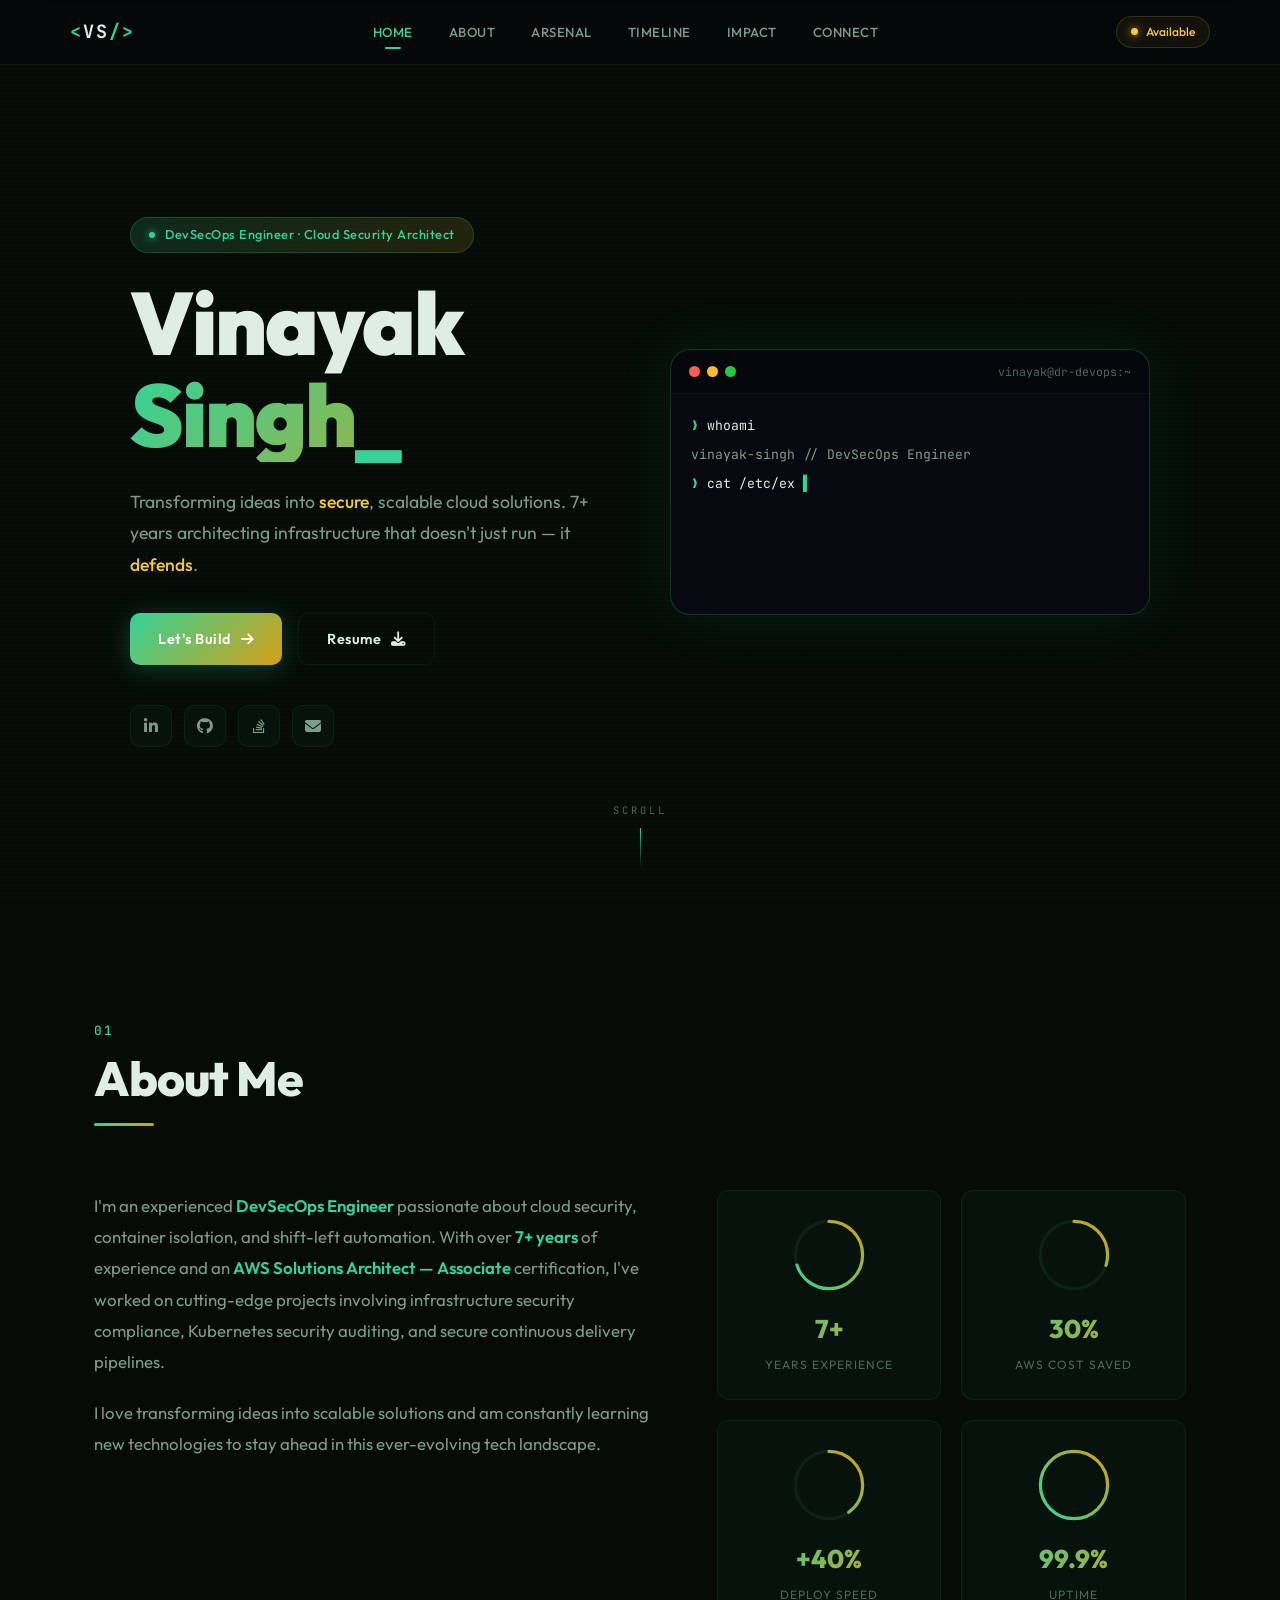
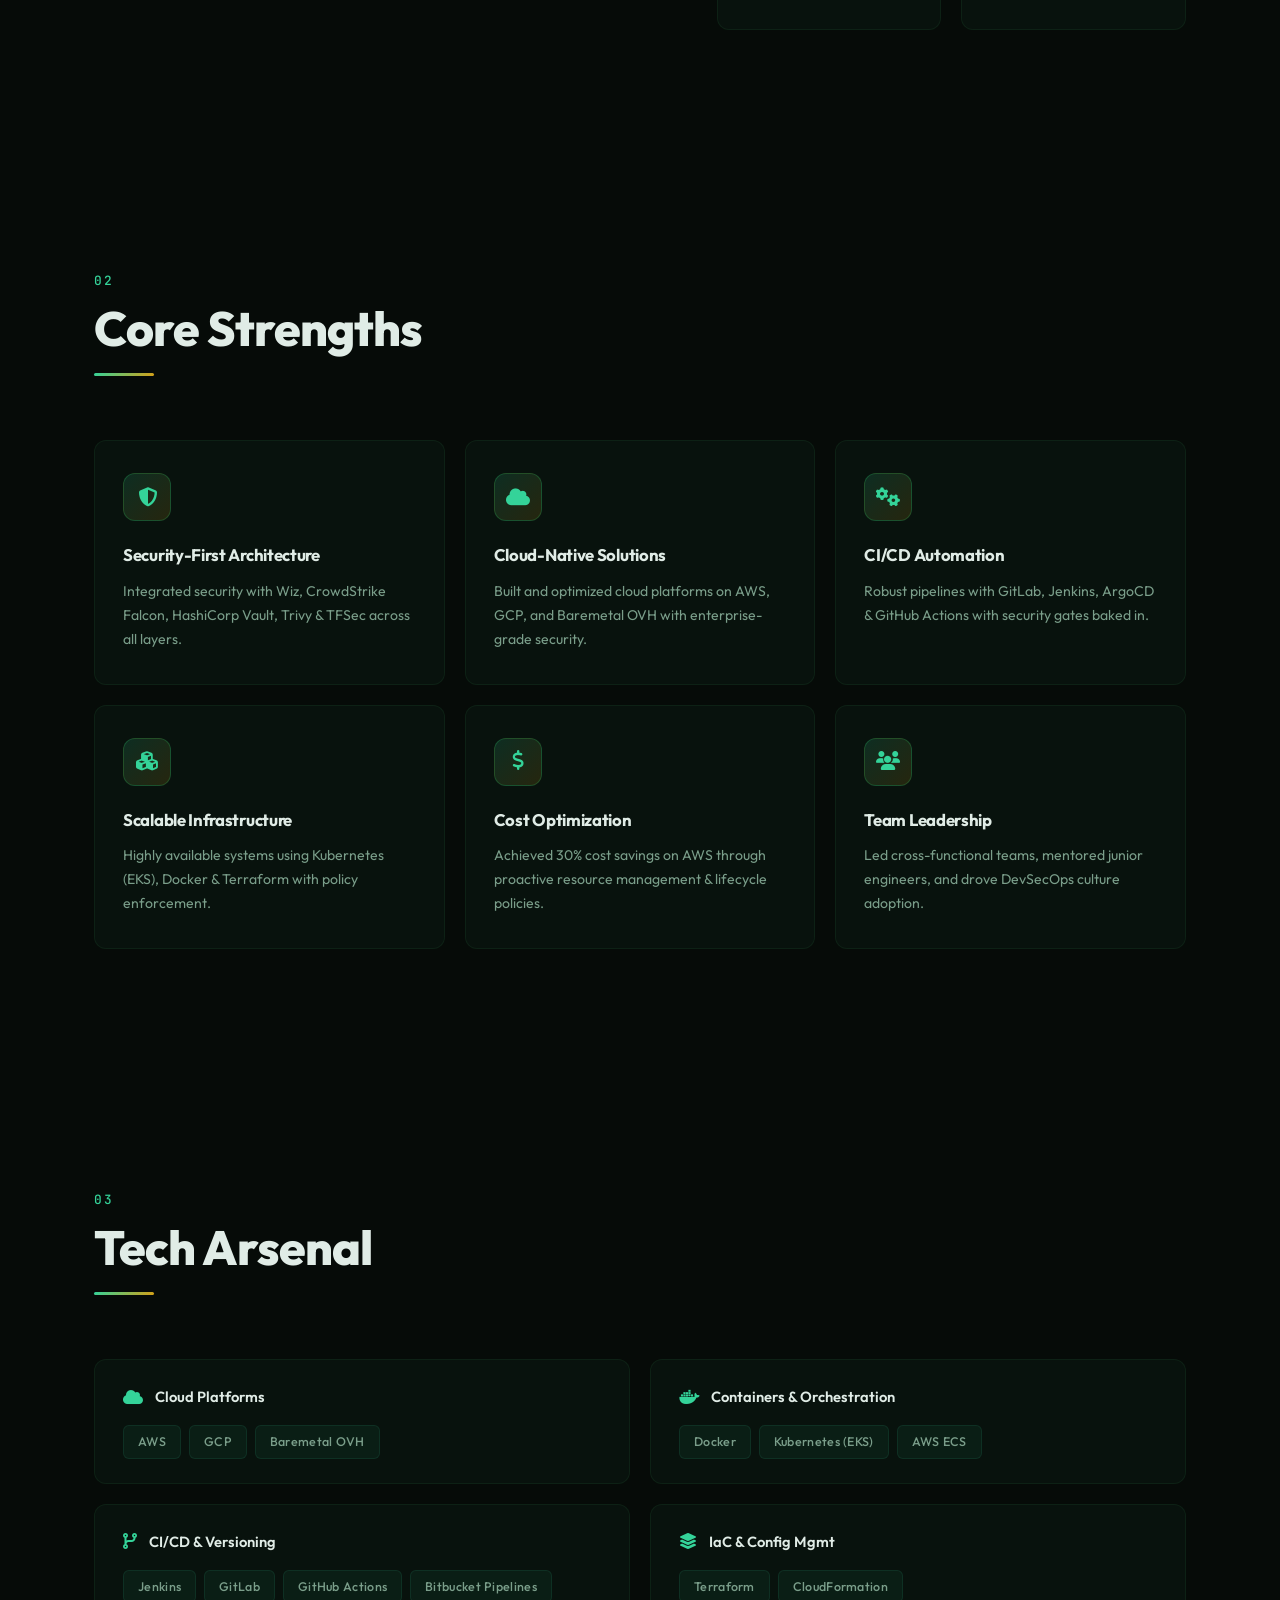
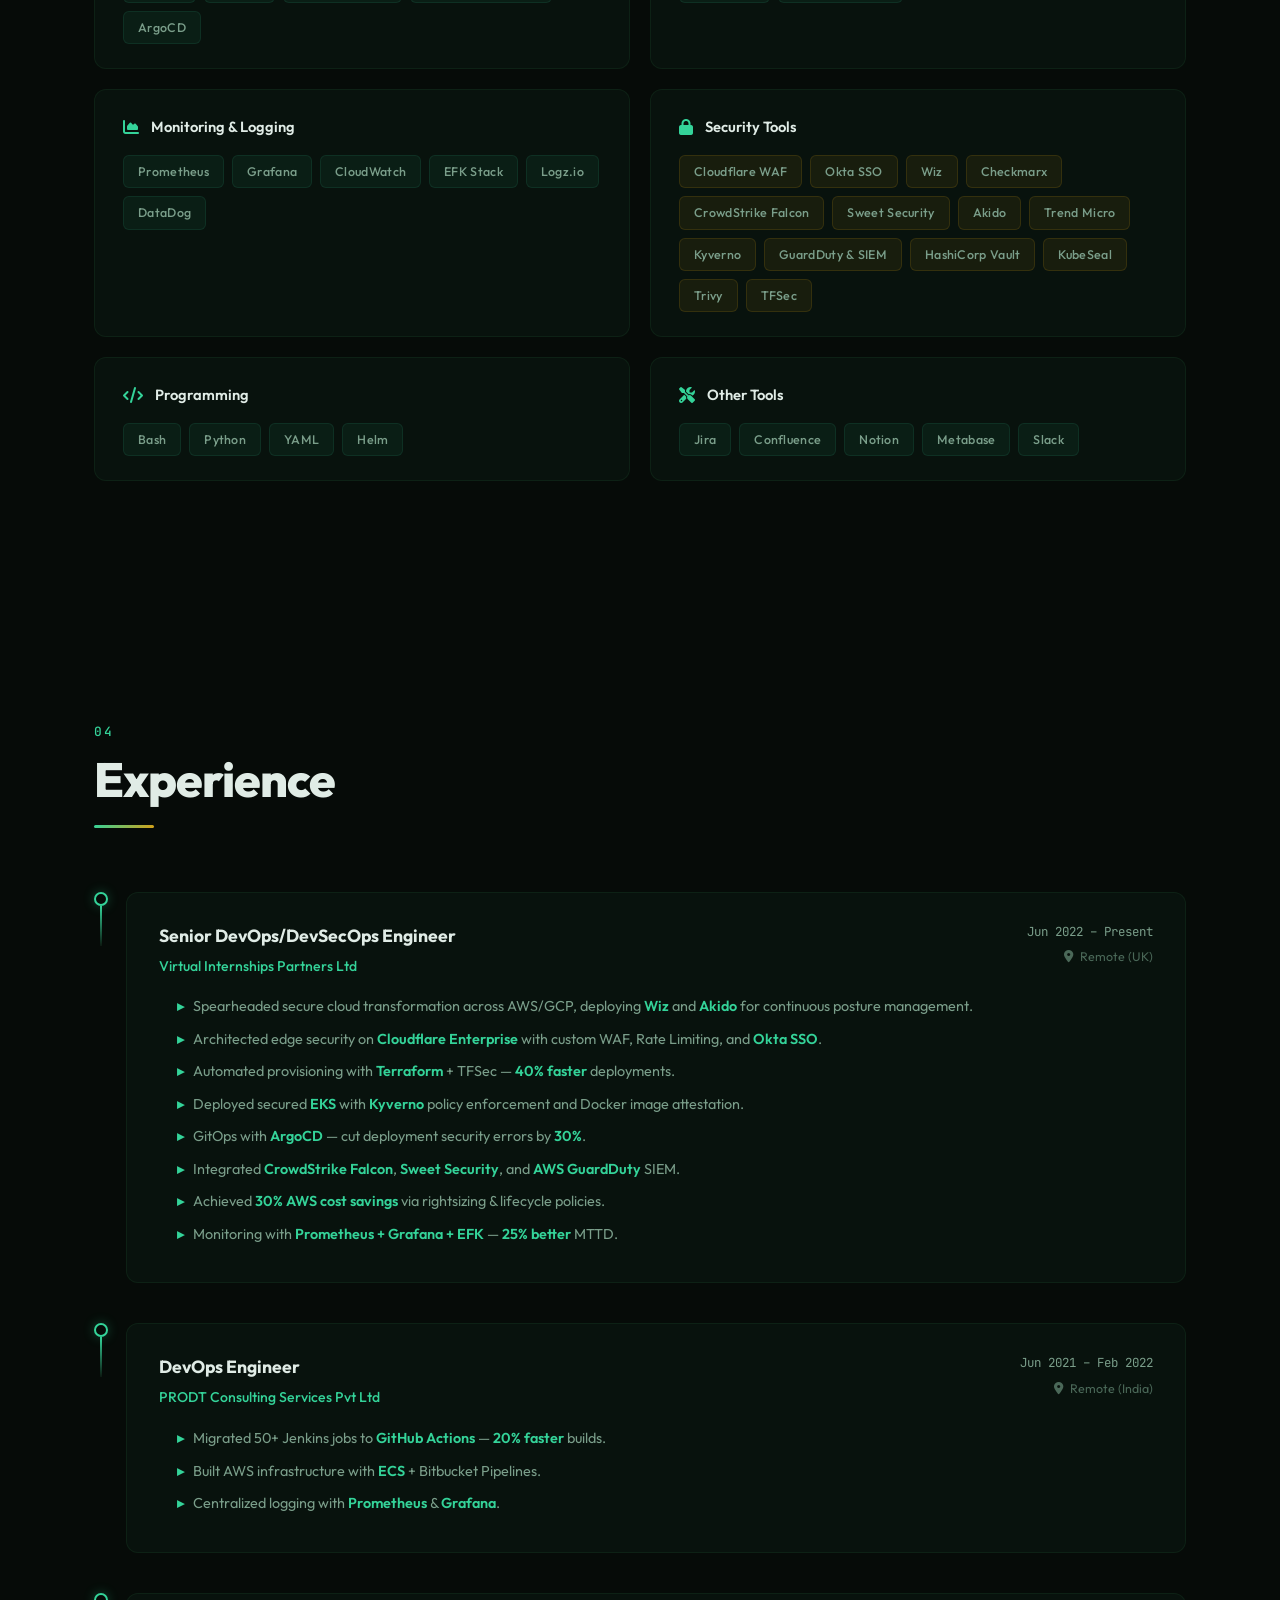
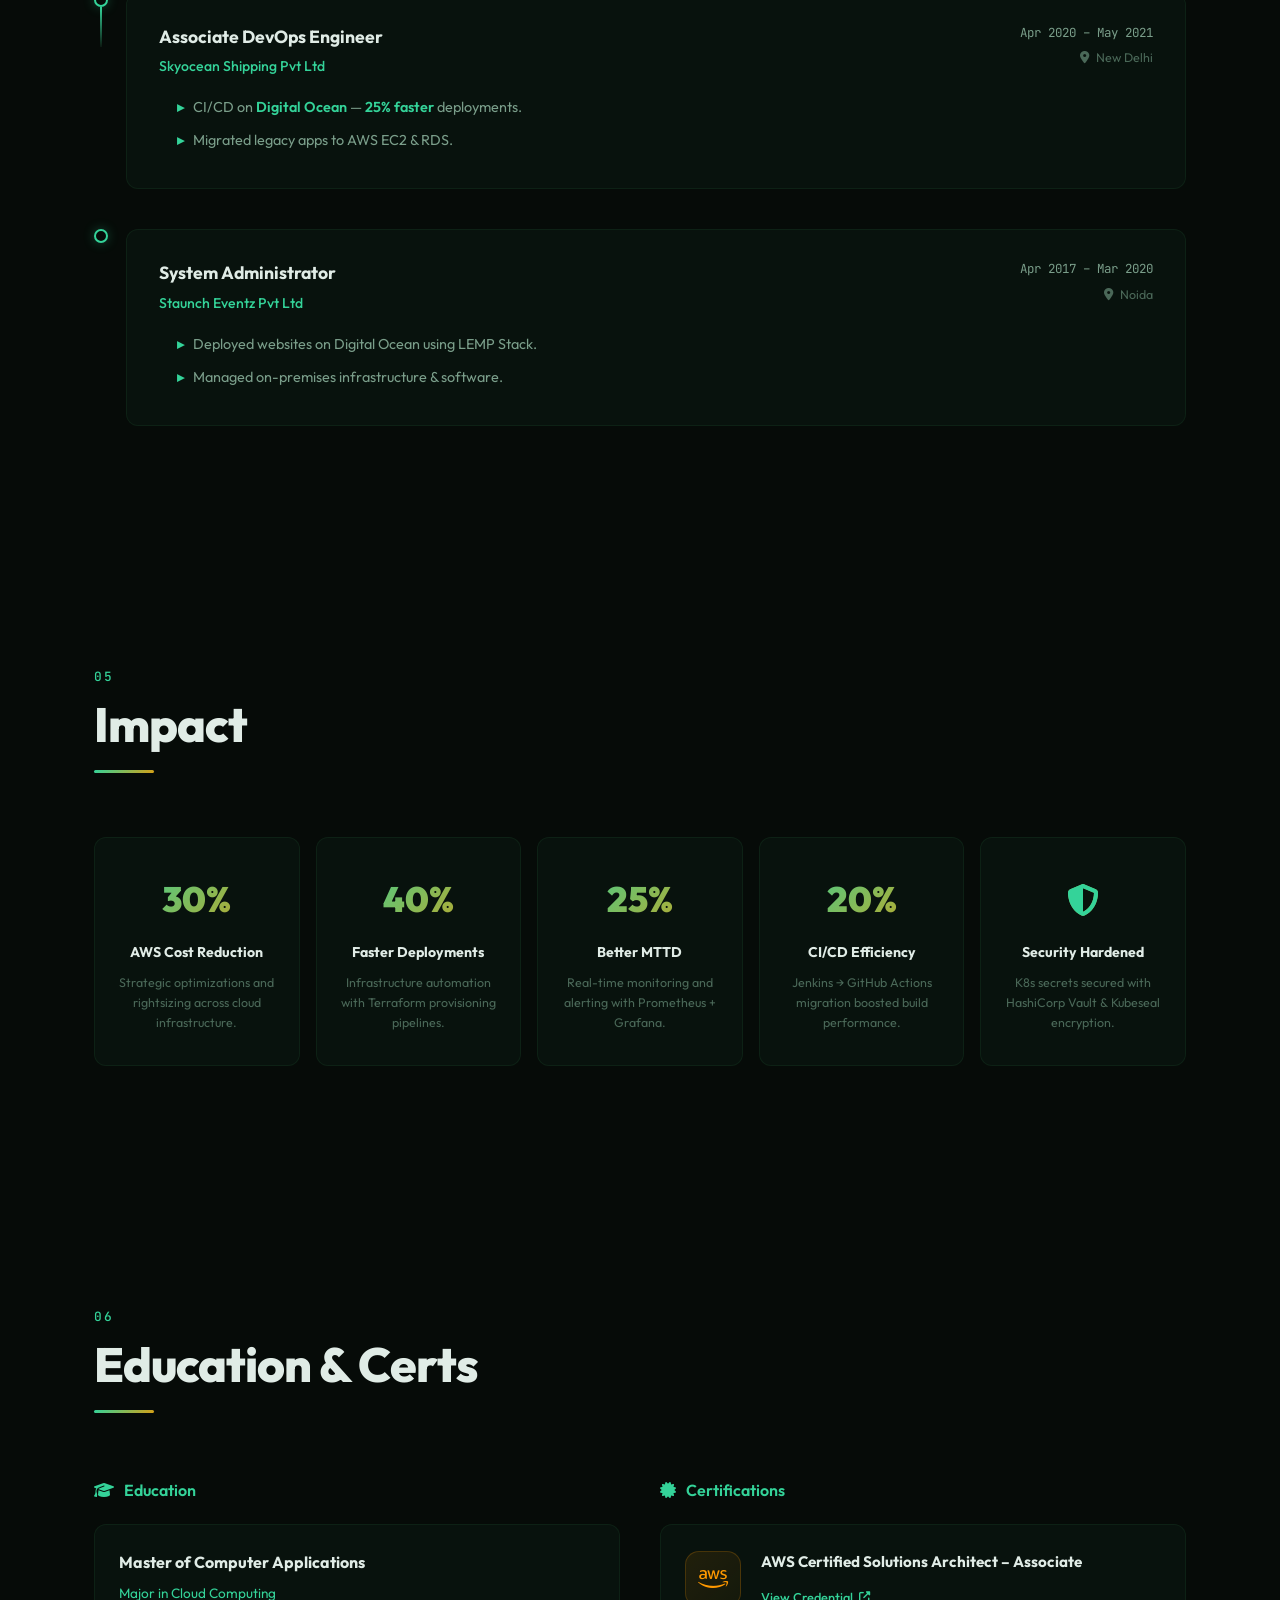
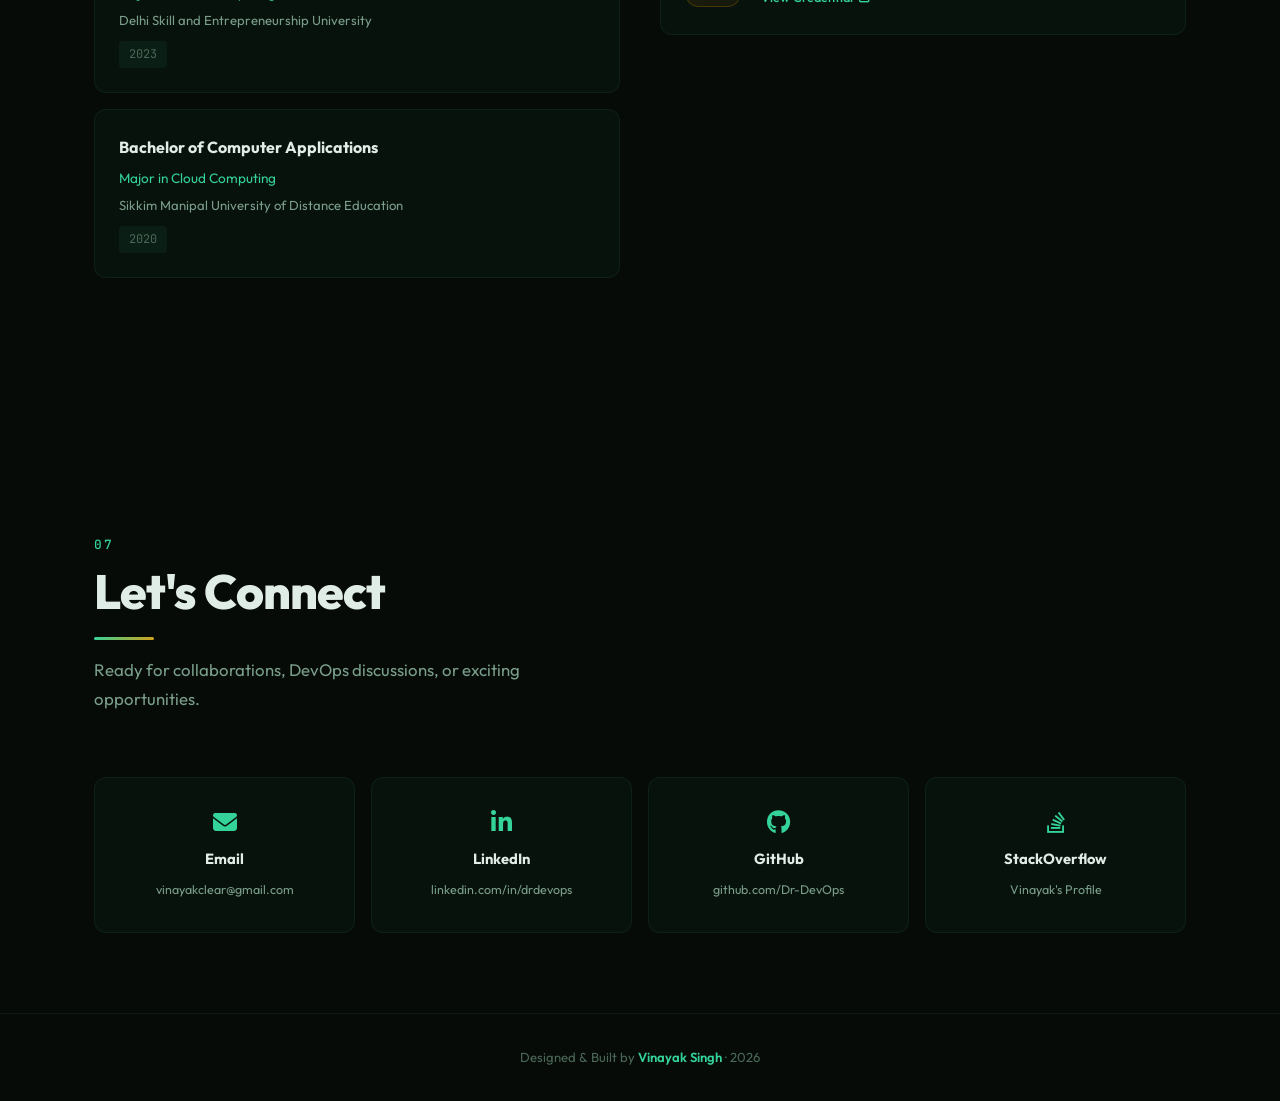
==== index.html @ 97169d98 "feat(seo): automated SEO workflow + IndexNow + Lighthouse + PWA manifest + custom 404" ====
<!DOCTYPE html>
<html lang="en">
<head>
    <meta charset="UTF-8">
    <meta name="viewport" content="width=device-width, initial-scale=1.0">
    <title>Vinayak Singh — DevSecOps Engineer & Cloud Security Architect | 7+ Years</title>
    <meta name="description" content="Vinayak Singh — Senior DevSecOps Engineer with 7+ years building secure cloud infrastructure on AWS, GCP & Kubernetes. AWS Certified Solutions Architect. Available for hire.">
    <meta name="keywords" content="DevSecOps Engineer, Cloud Security Architect, AWS Solutions Architect, Kubernetes Security, Terraform, Docker, CI/CD, Vinayak Singh, DevOps Engineer, Cloud Infrastructure, Container Security, GitOps, ArgoCD">
    <meta name="author" content="Vinayak Singh">
    <meta name="robots" content="index, follow, max-snippet:-1, max-image-preview:large">
    <meta name="google-site-verification" content="GQAGkJNAt0Ga3WbofZUb5bF7bUM71X5_SHnfXn94Jv0" />
    <meta name="theme-color" content="#0a0a0f">
    <meta name="color-scheme" content="dark">

    <!-- Canonical -->
    <link rel="canonical" href="https://dr-devops.github.io/">
    <link rel="manifest" href="/manifest.json">

    <!-- Open Graph -->
    <meta property="og:type" content="website">
    <meta property="og:site_name" content="Vinayak Singh — Portfolio">
    <meta property="og:title" content="Vinayak Singh — DevSecOps Engineer & Cloud Security Architect">
    <meta property="og:description" content="7+ years crafting secure, scalable cloud solutions with AWS, GCP, Kubernetes, Terraform, and automated security scanning. Open to opportunities.">
    <meta property="og:url" content="https://dr-devops.github.io/">
    <meta property="og:locale" content="en_US">

    <!-- Twitter Card -->
    <meta name="twitter:card" content="summary_large_image">
    <meta name="twitter:title" content="Vinayak Singh — DevSecOps Engineer & Cloud Security Architect">
    <meta name="twitter:description" content="7+ years crafting secure cloud solutions with AWS, GCP, Kubernetes & Terraform. AWS Certified.">

    <!-- JSON-LD Structured Data -->
    <script type="application/ld+json">
    {
        "@context": "https://schema.org",
        "@type": "Person",
        "name": "Vinayak Singh",
        "url": "https://dr-devops.github.io/",
        "jobTitle": "Senior DevSecOps Engineer",
        "description": "Experienced DevSecOps Engineer with 7+ years in cloud security, container orchestration, and infrastructure automation.",
        "email": "vinayakclear@gmail.com",
        "sameAs": [
            "https://www.linkedin.com/in/drdevops",
            "https://github.com/Dr-DevOps",
            "https://stackoverflow.com/users/14925235/vinayak-s"
        ],
        "knowsAbout": ["DevSecOps", "Cloud Security", "AWS", "GCP", "Kubernetes", "Terraform", "Docker", "CI/CD", "GitOps", "Infrastructure as Code"],
        "hasCredential": {
            "@type": "EducationalOccupationalCredential",
            "credentialCategory": "certification",
            "name": "AWS Certified Solutions Architect – Associate",
            "url": "https://bit.ly/credly-aws-csa"
        },
        "alumniOf": [
            {
                "@type": "EducationalOrganization",
                "name": "Delhi Skill and Entrepreneurship University"
            },
            {
                "@type": "EducationalOrganization",
                "name": "Sikkim Manipal University of Distance Education"
            }
        ],
        "worksFor": {
            "@type": "Organization",
            "name": "Virtual Internships Partners Ltd"
        }
    }
    </script>

    <!-- BreadcrumbList for SEO -->
    <script type="application/ld+json">
    {
        "@context": "https://schema.org",
        "@type": "BreadcrumbList",
        "itemListElement": [
            {"@type": "ListItem", "position": 1, "name": "Home", "item": "https://dr-devops.github.io/#hero"},
            {"@type": "ListItem", "position": 2, "name": "About", "item": "https://dr-devops.github.io/#about"},
            {"@type": "ListItem", "position": 3, "name": "Skills", "item": "https://dr-devops.github.io/#skills"},
            {"@type": "ListItem", "position": 4, "name": "Experience", "item": "https://dr-devops.github.io/#experience"},
            {"@type": "ListItem", "position": 5, "name": "Achievements", "item": "https://dr-devops.github.io/#achievements"},
            {"@type": "ListItem", "position": 6, "name": "Contact", "item": "https://dr-devops.github.io/#contact"}
        ]
    }
    </script>

    <!-- Preconnect -->
    <link rel="preconnect" href="https://fonts.googleapis.com">
    <link rel="preconnect" href="https://fonts.gstatic.com" crossorigin>

    <!-- Fonts -->
    <link href="https://fonts.googleapis.com/css2?family=JetBrains+Mono:wght@300;400;500;700&family=Outfit:wght@300;400;500;600;700;800;900&display=swap" rel="stylesheet">
    <link href="https://cdnjs.cloudflare.com/ajax/libs/font-awesome/6.4.0/css/all.min.css" rel="stylesheet">

    <!-- Styles -->
    <link rel="stylesheet" href="./styles.css">
</head>
<body>
    <!-- Animated grid background -->
    <canvas id="grid-canvas" aria-hidden="true"></canvas>
    <div class="scanline" aria-hidden="true"></div>

    <!-- Navigation -->
    <header>
        <nav class="nav" id="navbar" aria-label="Main navigation">
            <div class="nav__inner">
                <a href="#hero" class="nav__logo" aria-label="Vinayak Singh — Home">
                    <span class="nav__logo-bracket">&lt;</span>VS<span class="nav__logo-bracket">/&gt;</span>
                </a>
                <div class="nav__links" id="nav-links" role="menubar">
                    <a href="#hero" class="nav__link active" role="menuitem">Home</a>
                    <a href="#about" class="nav__link" role="menuitem">About</a>
                    <a href="#skills" class="nav__link" role="menuitem">Arsenal</a>
                    <a href="#experience" class="nav__link" role="menuitem">Timeline</a>
                    <a href="#achievements" class="nav__link" role="menuitem">Impact</a>
                    <a href="#contact" class="nav__link" role="menuitem">Connect</a>
                </div>
                <div class="nav__right">
                    <div class="nav__status" aria-label="Availability status">
                        <span class="nav__status-dot"></span>
                        <span class="nav__status-text">Available</span>
                    </div>
                    <button class="nav__burger" id="nav-toggle" aria-label="Toggle navigation menu" aria-expanded="false">
                        <span></span><span></span><span></span>
                    </button>
                </div>
            </div>
        </nav>
    </header>

    <!-- Mobile Menu Overlay -->
    <div class="mobile-menu" id="mobile-menu" role="dialog" aria-label="Mobile navigation">
        <div class="mobile-menu__links">
            <a href="#hero" class="mobile-menu__link">Home</a>
            <a href="#about" class="mobile-menu__link">About</a>
            <a href="#skills" class="mobile-menu__link">Arsenal</a>
            <a href="#experience" class="mobile-menu__link">Timeline</a>
            <a href="#achievements" class="mobile-menu__link">Impact</a>
            <a href="#contact" class="mobile-menu__link">Connect</a>
        </div>
    </div>

    <main>
    <!-- Hero Section -->
    <section id="hero" class="hero" aria-label="Introduction">
        <div class="hero__container">
            <div class="hero__content">
                <div class="hero__tag" aria-label="Role">
                    <span class="hero__tag-dot"></span>
                    <span>DevSecOps Engineer · Cloud Security Architect</span>
                </div>
                <h1 class="hero__title">
                    <span class="hero__title-line">Vinayak</span>
                    <span class="hero__title-line hero__title-line--accent">Singh<span class="hero__cursor" aria-hidden="true">_</span></span>
                </h1>
                <p class="hero__subtitle">Transforming ideas into <em>secure</em>, scalable cloud solutions. 7+ years architecting infrastructure that doesn't just run — it <em>defends</em>.</p>
                <div class="hero__actions">
                    <a href="#contact" class="btn btn--primary" id="hero-connect-btn">
                        <span>Let's Build</span>
                        <i class="fas fa-arrow-right" aria-hidden="true"></i>
                    </a>
                    <a href="https://drive.google.com/file/d/1UVdVTRNkf2Ex7eaEALtAk1NSK_whfM8j/view" class="btn btn--ghost" target="_blank" rel="noopener noreferrer" id="hero-resume-btn">
                        <span>Resume</span>
                        <i class="fas fa-download" aria-hidden="true"></i>
                    </a>
                </div>
                <div class="hero__socials" aria-label="Social links">
                    <a href="https://www.linkedin.com/in/drdevops" target="_blank" rel="noopener noreferrer" aria-label="LinkedIn profile"><i class="fab fa-linkedin-in"></i></a>
                    <a href="https://github.com/Dr-DevOps" target="_blank" rel="noopener noreferrer" aria-label="GitHub profile"><i class="fab fa-github"></i></a>
                    <a href="https://stackoverflow.com/users/14925235/vinayak-s" target="_blank" rel="noopener noreferrer" aria-label="StackOverflow profile"><i class="fab fa-stack-overflow"></i></a>
                    <a href="mailto:vinayakclear@gmail.com" aria-label="Send email"><i class="fas fa-envelope"></i></a>
                </div>
            </div>
            <div class="hero__terminal" aria-hidden="true">
                <div class="terminal">
                    <div class="terminal__bar">
                        <div class="terminal__dots">
                            <span class="terminal__dot terminal__dot--red"></span>
                            <span class="terminal__dot terminal__dot--yellow"></span>
                            <span class="terminal__dot terminal__dot--green"></span>
                        </div>
                        <span class="terminal__title">vinayak@dr-devops:~</span>
                    </div>
                    <div class="terminal__body" id="terminal-body"></div>
                </div>
            </div>
        </div>
        <div class="hero__scroll" aria-hidden="true">
            <span>scroll</span>
            <div class="hero__scroll-line"></div>
        </div>
    </section>

    <!-- About Section -->
    <section id="about" class="section" aria-labelledby="about-title">
        <div class="container">
            <div class="section__header">
                <span class="section__count" aria-hidden="true">01</span>
                <h2 class="section__title" id="about-title">About Me</h2>
                <div class="section__line" aria-hidden="true"></div>
            </div>
            <div class="about">
                <div class="about__text">
                    <p>I'm an experienced <strong>DevSecOps Engineer</strong> passionate about cloud security, container isolation, and shift-left automation. With over <strong>7+ years</strong> of experience and an <strong>AWS Solutions Architect — Associate</strong> certification, I've worked on cutting-edge projects involving infrastructure security compliance, Kubernetes security auditing, and secure continuous delivery pipelines.</p>
                    <p>I love transforming ideas into scalable solutions and am constantly learning new technologies to stay ahead in this ever-evolving tech landscape.</p>
                </div>
                <div class="about__metrics" aria-label="Key metrics">
                    <div class="metric-card">
                        <div class="metric-card__ring"><svg viewBox="0 0 100 100" aria-hidden="true"><circle cx="50" cy="50" r="42" class="metric-card__ring-bg"/><circle cx="50" cy="50" r="42" class="metric-card__ring-fill" data-percent="70"/></svg></div>
                        <span class="metric-card__value">7+</span>
                        <span class="metric-card__label">Years Experience</span>
                    </div>
                    <div class="metric-card">
                        <div class="metric-card__ring"><svg viewBox="0 0 100 100" aria-hidden="true"><circle cx="50" cy="50" r="42" class="metric-card__ring-bg"/><circle cx="50" cy="50" r="42" class="metric-card__ring-fill" data-percent="30"/></svg></div>
                        <span class="metric-card__value">30%</span>
                        <span class="metric-card__label">AWS Cost Saved</span>
                    </div>
                    <div class="metric-card">
                        <div class="metric-card__ring"><svg viewBox="0 0 100 100" aria-hidden="true"><circle cx="50" cy="50" r="42" class="metric-card__ring-bg"/><circle cx="50" cy="50" r="42" class="metric-card__ring-fill" data-percent="40"/></svg></div>
                        <span class="metric-card__value">+40%</span>
                        <span class="metric-card__label">Deploy Speed</span>
                    </div>
                    <div class="metric-card">
                        <div class="metric-card__ring"><svg viewBox="0 0 100 100" aria-hidden="true"><circle cx="50" cy="50" r="42" class="metric-card__ring-bg"/><circle cx="50" cy="50" r="42" class="metric-card__ring-fill" data-percent="99"/></svg></div>
                        <span class="metric-card__value">99.9%</span>
                        <span class="metric-card__label">Uptime</span>
                    </div>
                </div>
            </div>
        </div>
    </section>

    <!-- Core Strengths -->
    <section id="strengths" class="section" aria-labelledby="strengths-title">
        <div class="container">
            <div class="section__header">
                <span class="section__count" aria-hidden="true">02</span>
                <h2 class="section__title" id="strengths-title">Core Strengths</h2>
                <div class="section__line" aria-hidden="true"></div>
            </div>
            <div class="strengths-grid">
                <article class="strength-card">
                    <div class="strength-card__icon"><i class="fas fa-shield-alt" aria-hidden="true"></i></div>
                    <h3>Security-First Architecture</h3>
                    <p>Integrated security with Wiz, CrowdStrike Falcon, HashiCorp Vault, Trivy & TFSec across all layers.</p>
                </article>
                <article class="strength-card">
                    <div class="strength-card__icon"><i class="fas fa-cloud" aria-hidden="true"></i></div>
                    <h3>Cloud-Native Solutions</h3>
                    <p>Built and optimized cloud platforms on AWS, GCP, and Baremetal OVH with enterprise-grade security.</p>
                </article>
                <article class="strength-card">
                    <div class="strength-card__icon"><i class="fas fa-cogs" aria-hidden="true"></i></div>
                    <h3>CI/CD Automation</h3>
                    <p>Robust pipelines with GitLab, Jenkins, ArgoCD & GitHub Actions with security gates baked in.</p>
                </article>
                <article class="strength-card">
                    <div class="strength-card__icon"><i class="fas fa-cubes" aria-hidden="true"></i></div>
                    <h3>Scalable Infrastructure</h3>
                    <p>Highly available systems using Kubernetes (EKS), Docker & Terraform with policy enforcement.</p>
                </article>
                <article class="strength-card">
                    <div class="strength-card__icon"><i class="fas fa-dollar-sign" aria-hidden="true"></i></div>
                    <h3>Cost Optimization</h3>
                    <p>Achieved 30% cost savings on AWS through proactive resource management & lifecycle policies.</p>
                </article>
                <article class="strength-card">
                    <div class="strength-card__icon"><i class="fas fa-users" aria-hidden="true"></i></div>
                    <h3>Team Leadership</h3>
                    <p>Led cross-functional teams, mentored junior engineers, and drove DevSecOps culture adoption.</p>
                </article>
            </div>
        </div>
    </section>

    <!-- Skills Arsenal -->
    <section id="skills" class="section" aria-labelledby="skills-title">
        <div class="container">
            <div class="section__header">
                <span class="section__count" aria-hidden="true">03</span>
                <h2 class="section__title" id="skills-title">Tech Arsenal</h2>
                <div class="section__line" aria-hidden="true"></div>
            </div>
            <div class="skills-grid">
                <div class="skill-group">
                    <div class="skill-group__header"><i class="fas fa-cloud" aria-hidden="true"></i><h3>Cloud Platforms</h3></div>
                    <div class="skill-group__tags"><span class="tag">AWS</span><span class="tag">GCP</span><span class="tag">Baremetal OVH</span></div>
                </div>
                <div class="skill-group">
                    <div class="skill-group__header"><i class="fab fa-docker" aria-hidden="true"></i><h3>Containers & Orchestration</h3></div>
                    <div class="skill-group__tags"><span class="tag">Docker</span><span class="tag">Kubernetes (EKS)</span><span class="tag">AWS ECS</span></div>
                </div>
                <div class="skill-group">
                    <div class="skill-group__header"><i class="fas fa-code-branch" aria-hidden="true"></i><h3>CI/CD & Versioning</h3></div>
                    <div class="skill-group__tags"><span class="tag">Jenkins</span><span class="tag">GitLab</span><span class="tag">GitHub Actions</span><span class="tag">Bitbucket Pipelines</span><span class="tag">ArgoCD</span></div>
                </div>
                <div class="skill-group">
                    <div class="skill-group__header"><i class="fas fa-layer-group" aria-hidden="true"></i><h3>IaC & Config Mgmt</h3></div>
                    <div class="skill-group__tags"><span class="tag">Terraform</span><span class="tag">CloudFormation</span></div>
                </div>
                <div class="skill-group">
                    <div class="skill-group__header"><i class="fas fa-chart-area" aria-hidden="true"></i><h3>Monitoring & Logging</h3></div>
                    <div class="skill-group__tags"><span class="tag">Prometheus</span><span class="tag">Grafana</span><span class="tag">CloudWatch</span><span class="tag">EFK Stack</span><span class="tag">Logz.io</span><span class="tag">DataDog</span></div>
                </div>
                <div class="skill-group">
                    <div class="skill-group__header"><i class="fas fa-lock" aria-hidden="true"></i><h3>Security Tools</h3></div>
                    <div class="skill-group__tags"><span class="tag tag--accent">Cloudflare WAF</span><span class="tag tag--accent">Okta SSO</span><span class="tag tag--accent">Wiz</span><span class="tag tag--accent">Checkmarx</span><span class="tag tag--accent">CrowdStrike Falcon</span><span class="tag tag--accent">Sweet Security</span><span class="tag tag--accent">Akido</span><span class="tag tag--accent">Trend Micro</span><span class="tag tag--accent">Kyverno</span><span class="tag tag--accent">GuardDuty & SIEM</span><span class="tag tag--accent">HashiCorp Vault</span><span class="tag tag--accent">KubeSeal</span><span class="tag tag--accent">Trivy</span><span class="tag tag--accent">TFSec</span></div>
                </div>
                <div class="skill-group">
                    <div class="skill-group__header"><i class="fas fa-code" aria-hidden="true"></i><h3>Programming</h3></div>
                    <div class="skill-group__tags"><span class="tag">Bash</span><span class="tag">Python</span><span class="tag">YAML</span><span class="tag">Helm</span></div>
                </div>
                <div class="skill-group">
                    <div class="skill-group__header"><i class="fas fa-tools" aria-hidden="true"></i><h3>Other Tools</h3></div>
                    <div class="skill-group__tags"><span class="tag">Jira</span><span class="tag">Confluence</span><span class="tag">Notion</span><span class="tag">Metabase</span><span class="tag">Slack</span></div>
                </div>
            </div>
        </div>
    </section>

    <!-- Experience Timeline -->
    <section id="experience" class="section" aria-labelledby="experience-title">
        <div class="container">
            <div class="section__header">
                <span class="section__count" aria-hidden="true">04</span>
                <h2 class="section__title" id="experience-title">Experience</h2>
                <div class="section__line" aria-hidden="true"></div>
            </div>
            <div class="timeline" role="list">
                <article class="timeline__item" role="listitem">
                    <div class="timeline__marker"><span class="timeline__marker-dot"></span><span class="timeline__marker-line"></span></div>
                    <div class="timeline__card">
                        <div class="timeline__card-header">
                            <div><h3>Senior DevOps/DevSecOps Engineer</h3><span class="timeline__company">Virtual Internships Partners Ltd</span></div>
                            <div class="timeline__meta"><time class="timeline__date" datetime="2022-06">Jun 2022 – Present</time><span class="timeline__location"><i class="fas fa-map-marker-alt" aria-hidden="true"></i> Remote (UK)</span></div>
                        </div>
                        <ul class="timeline__list">
                            <li>Spearheaded secure cloud transformation across AWS/GCP, deploying <strong>Wiz</strong> and <strong>Akido</strong> for continuous posture management.</li>
                            <li>Architected edge security on <strong>Cloudflare Enterprise</strong> with custom WAF, Rate Limiting, and <strong>Okta SSO</strong>.</li>
                            <li>Automated provisioning with <strong>Terraform</strong> + TFSec — <strong>40% faster</strong> deployments.</li>
                            <li>Deployed secured <strong>EKS</strong> with <strong>Kyverno</strong> policy enforcement and Docker image attestation.</li>
                            <li>GitOps with <strong>ArgoCD</strong> — cut deployment security errors by <strong>30%</strong>.</li>
                            <li>Integrated <strong>CrowdStrike Falcon</strong>, <strong>Sweet Security</strong>, and <strong>AWS GuardDuty</strong> SIEM.</li>
                            <li>Achieved <strong>30% AWS cost savings</strong> via rightsizing & lifecycle policies.</li>
                            <li>Monitoring with <strong>Prometheus + Grafana + EFK</strong> — <strong>25% better</strong> MTTD.</li>
                        </ul>
                    </div>
                </article>
                <article class="timeline__item" role="listitem">
                    <div class="timeline__marker"><span class="timeline__marker-dot"></span><span class="timeline__marker-line"></span></div>
                    <div class="timeline__card">
                        <div class="timeline__card-header">
                            <div><h3>DevOps Engineer</h3><span class="timeline__company">PRODT Consulting Services Pvt Ltd</span></div>
                            <div class="timeline__meta"><time class="timeline__date" datetime="2021-06">Jun 2021 – Feb 2022</time><span class="timeline__location"><i class="fas fa-map-marker-alt" aria-hidden="true"></i> Remote (India)</span></div>
                        </div>
                        <ul class="timeline__list">
                            <li>Migrated 50+ Jenkins jobs to <strong>GitHub Actions</strong> — <strong>20% faster</strong> builds.</li>
                            <li>Built AWS infrastructure with <strong>ECS</strong> + Bitbucket Pipelines.</li>
                            <li>Centralized logging with <strong>Prometheus</strong> & <strong>Grafana</strong>.</li>
                        </ul>
                    </div>
                </article>
                <article class="timeline__item" role="listitem">
                    <div class="timeline__marker"><span class="timeline__marker-dot"></span><span class="timeline__marker-line"></span></div>
                    <div class="timeline__card">
                        <div class="timeline__card-header">
                            <div><h3>Associate DevOps Engineer</h3><span class="timeline__company">Skyocean Shipping Pvt Ltd</span></div>
                            <div class="timeline__meta"><time class="timeline__date" datetime="2020-04">Apr 2020 – May 2021</time><span class="timeline__location"><i class="fas fa-map-marker-alt" aria-hidden="true"></i> New Delhi</span></div>
                        </div>
                        <ul class="timeline__list">
                            <li>CI/CD on <strong>Digital Ocean</strong> — <strong>25% faster</strong> deployments.</li>
                            <li>Migrated legacy apps to AWS EC2 & RDS.</li>
                        </ul>
                    </div>
                </article>
                <article class="timeline__item" role="listitem">
                    <div class="timeline__marker"><span class="timeline__marker-dot"></span></div>
                    <div class="timeline__card">
                        <div class="timeline__card-header">
                            <div><h3>System Administrator</h3><span class="timeline__company">Staunch Eventz Pvt Ltd</span></div>
                            <div class="timeline__meta"><time class="timeline__date" datetime="2017-04">Apr 2017 – Mar 2020</time><span class="timeline__location"><i class="fas fa-map-marker-alt" aria-hidden="true"></i> Noida</span></div>
                        </div>
                        <ul class="timeline__list">
                            <li>Deployed websites on Digital Ocean using LEMP Stack.</li>
                            <li>Managed on-premises infrastructure & software.</li>
                        </ul>
                    </div>
                </article>
            </div>
        </div>
    </section>

    <!-- Achievements -->
    <section id="achievements" class="section" aria-labelledby="achievements-title">
        <div class="container">
            <div class="section__header">
                <span class="section__count" aria-hidden="true">05</span>
                <h2 class="section__title" id="achievements-title">Impact</h2>
                <div class="section__line" aria-hidden="true"></div>
            </div>
            <div class="achievements-grid">
                <article class="achievement-card"><div class="achievement-card__number">30%</div><h3>AWS Cost Reduction</h3><p>Strategic optimizations and rightsizing across cloud infrastructure.</p></article>
                <article class="achievement-card"><div class="achievement-card__number">40%</div><h3>Faster Deployments</h3><p>Infrastructure automation with Terraform provisioning pipelines.</p></article>
                <article class="achievement-card"><div class="achievement-card__number">25%</div><h3>Better MTTD</h3><p>Real-time monitoring and alerting with Prometheus + Grafana.</p></article>
                <article class="achievement-card"><div class="achievement-card__number">20%</div><h3>CI/CD Efficiency</h3><p>Jenkins → GitHub Actions migration boosted build performance.</p></article>
                <article class="achievement-card"><div class="achievement-card__number"><i class="fas fa-shield-alt" aria-hidden="true"></i></div><h3>Security Hardened</h3><p>K8s secrets secured with HashiCorp Vault & Kubeseal encryption.</p></article>
            </div>
        </div>
    </section>

    <!-- Education -->
    <section id="education" class="section" aria-labelledby="education-title">
        <div class="container">
            <div class="section__header">
                <span class="section__count" aria-hidden="true">06</span>
                <h2 class="section__title" id="education-title">Education & Certs</h2>
                <div class="section__line" aria-hidden="true"></div>
            </div>
            <div class="education-grid">
                <div class="education-col">
                    <h3 class="education-col__title"><i class="fas fa-graduation-cap" aria-hidden="true"></i> Education</h3>
                    <div class="edu-card">
                        <h4>Master of Computer Applications</h4>
                        <p class="edu-card__major">Major in Cloud Computing</p>
                        <p class="edu-card__school">Delhi Skill and Entrepreneurship University</p>
                        <span class="edu-card__year">2023</span>
                    </div>
                    <div class="edu-card">
                        <h4>Bachelor of Computer Applications</h4>
                        <p class="edu-card__major">Major in Cloud Computing</p>
                        <p class="edu-card__school">Sikkim Manipal University of Distance Education</p>
                        <span class="edu-card__year">2020</span>
                    </div>
                </div>
                <div class="education-col">
                    <h3 class="education-col__title"><i class="fas fa-certificate" aria-hidden="true"></i> Certifications</h3>
                    <div class="cert-card">
                        <div class="cert-card__icon"><i class="fab fa-aws" aria-hidden="true"></i></div>
                        <div>
                            <h4>AWS Certified Solutions Architect – Associate</h4>
                            <a href="https://bit.ly/credly-aws-csa" class="cert-card__link" target="_blank" rel="noopener noreferrer">View Credential <i class="fas fa-external-link-alt" aria-hidden="true"></i></a>
                        </div>
                    </div>
                </div>
            </div>
        </div>
    </section>

    <!-- Contact -->
    <section id="contact" class="section section--contact" aria-labelledby="contact-title">
        <div class="container">
            <div class="section__header">
                <span class="section__count" aria-hidden="true">07</span>
                <h2 class="section__title" id="contact-title">Let's Connect</h2>
                <div class="section__line" aria-hidden="true"></div>
                <p class="section__desc">Ready for collaborations, DevOps discussions, or exciting opportunities.</p>
            </div>
            <div class="contact-grid">
                <a href="mailto:vinayakclear@gmail.com" class="contact-card" id="contact-email"><i class="fas fa-envelope" aria-hidden="true"></i><h3>Email</h3><p>vinayakclear@gmail.com</p></a>
                <a href="https://www.linkedin.com/in/drdevops" class="contact-card" id="contact-linkedin" target="_blank" rel="noopener noreferrer"><i class="fab fa-linkedin-in" aria-hidden="true"></i><h3>LinkedIn</h3><p>linkedin.com/in/drdevops</p></a>
                <a href="https://github.com/Dr-DevOps" class="contact-card" id="contact-github" target="_blank" rel="noopener noreferrer"><i class="fab fa-github" aria-hidden="true"></i><h3>GitHub</h3><p>github.com/Dr-DevOps</p></a>
                <a href="https://stackoverflow.com/users/14925235/vinayak-s" class="contact-card" id="contact-stackoverflow" target="_blank" rel="noopener noreferrer"><i class="fab fa-stack-overflow" aria-hidden="true"></i><h3>StackOverflow</h3><p>Vinayak's Profile</p></a>
            </div>
        </div>
    </section>
    </main>

    <!-- Footer -->
    <footer class="footer">
        <div class="container">
            <p>Designed & Built by <strong>Vinayak Singh</strong> · <span id="footer-year"></span></p>
        </div>
    </footer>

    <script src="./script.js"></script>
</body>
</html>
---- styles.css ----
/* ═══════════════════════════════════════════
   FUTURISTIC PORTFOLIO — Design System
   ═══════════════════════════════════════════ */

/* --- Tokens --- */
:root {
    --bg: #060b08;
    --bg-surface: #0a120d;
    --bg-card: rgba(10, 22, 16, 0.7);
    --bg-card-hover: rgba(16, 32, 24, 0.85);
    --border: rgba(80, 200, 120, 0.08);
    --border-glow: rgba(40, 190, 100, 0.25);
    --text: #e0ece6;
    --text-dim: #7a9e8a;
    --text-muted: #4a6858;
    --accent: #34d399;
    --accent2: #d4a017;
    --accent3: #f5c842;
    --gradient-main: linear-gradient(135deg, #34d399, #d4a017);
    --gradient-glow: linear-gradient(135deg, rgba(52,211,153,0.15), rgba(212,160,23,0.15));
    --font-display: 'Outfit', sans-serif;
    --font-mono: 'JetBrains Mono', monospace;
    --radius: 12px;
    --radius-lg: 20px;
    --ease: cubic-bezier(0.22, 1, 0.36, 1);
    --transition: 0.35s var(--ease);
}

/* --- Reset --- */
*, *::before, *::after { margin: 0; padding: 0; box-sizing: border-box; }
html { scroll-behavior: smooth; scroll-padding-top: 80px; }
body {
    font-family: var(--font-display);
    background: var(--bg);
    color: var(--text);
    line-height: 1.7;
    overflow-x: hidden;
    -webkit-font-smoothing: antialiased;
}
a { color: inherit; text-decoration: none; }
ul { list-style: none; }
img { max-width: 100%; display: block; }
strong { color: var(--accent); font-weight: 600; }
em { color: var(--accent3); font-style: normal; font-weight: 500; }

/* --- Canvas & Scanline --- */
#grid-canvas {
    position: fixed; inset: 0; z-index: 0;
    pointer-events: none; opacity: 0.35;
}
.scanline {
    position: fixed; inset: 0; z-index: 0;
    pointer-events: none;
    background: repeating-linear-gradient(
        0deg, transparent, transparent 2px,
        rgba(52, 211, 153, 0.015) 2px, rgba(52, 211, 153, 0.015) 4px
    );
}

/* --- Container --- */
.container { max-width: 1140px; margin: 0 auto; padding: 0 24px; }

/* ═══════════════════════════════════════════
   NAVIGATION
   ═══════════════════════════════════════════ */
.nav {
    position: fixed; top: 0; left: 0; right: 0; z-index: 1000;
    padding: 0 24px;
    background: rgba(6, 6, 11, 0.6);
    backdrop-filter: blur(20px) saturate(1.4);
    -webkit-backdrop-filter: blur(20px) saturate(1.4);
    border-bottom: 1px solid var(--border);
    transition: var(--transition);
}
.nav.scrolled {
    background: rgba(6, 6, 11, 0.9);
    border-bottom-color: var(--border-glow);
    box-shadow: 0 0 40px rgba(52, 211, 153, 0.05);
}
.nav__inner {
    max-width: 1140px; margin: 0 auto;
    display: flex; align-items: center; justify-content: space-between;
    height: 64px;
}
.nav__logo {
    font-family: var(--font-mono); font-size: 1.15rem; font-weight: 700;
    color: var(--text); letter-spacing: 2px;
    transition: var(--transition);
}
.nav__logo:hover { color: var(--accent); }
.nav__logo-bracket { color: var(--accent); }

.nav__links { display: flex; gap: 8px; }
.nav__link {
    font-size: 0.82rem; font-weight: 500; letter-spacing: 0.5px; text-transform: uppercase;
    padding: 6px 14px; border-radius: 6px;
    color: var(--text-dim);
    transition: var(--transition);
    position: relative;
}
.nav__link:hover, .nav__link.active { color: var(--accent); }
.nav__link.active::after {
    content: ''; position: absolute; bottom: 0; left: 50%; transform: translateX(-50%);
    width: 16px; height: 2px; background: var(--accent); border-radius: 2px;
}

.nav__right { display: flex; align-items: center; gap: 16px; }
.nav__status {
    display: flex; align-items: center; gap: 8px;
    padding: 5px 14px; border-radius: 999px;
    background: rgba(245, 200, 66, 0.06);
    border: 1px solid rgba(245, 200, 66, 0.15);
    font-size: 0.75rem; font-weight: 500; color: var(--accent3);
}
.nav__status-dot {
    width: 7px; height: 7px; border-radius: 50%; background: var(--accent3);
    box-shadow: 0 0 8px var(--accent2);
    animation: pulse-dot 2s ease-in-out infinite;
}
@keyframes pulse-dot {
    0%, 100% { opacity: 1; transform: scale(1); }
    50% { opacity: 0.5; transform: scale(0.8); }
}

.nav__burger { display: none; background: none; border: none; cursor: pointer; padding: 4px; }
.nav__burger span {
    display: block; width: 22px; height: 2px; background: var(--text-dim);
    margin: 5px 0; transition: var(--transition); border-radius: 2px;
}
.nav__burger.active span:nth-child(1) { transform: rotate(45deg) translate(5px, 5px); }
.nav__burger.active span:nth-child(2) { opacity: 0; }
.nav__burger.active span:nth-child(3) { transform: rotate(-45deg) translate(5px, -5px); }

/* Mobile Menu */
.mobile-menu {
    position: fixed; inset: 0; z-index: 999;
    background: rgba(6, 6, 11, 0.97);
    backdrop-filter: blur(30px);
    display: flex; align-items: center; justify-content: center;
    opacity: 0; visibility: hidden; transition: var(--transition);
}
.mobile-menu.open { opacity: 1; visibility: visible; }
.mobile-menu__links { display: flex; flex-direction: column; align-items: center; gap: 12px; }
.mobile-menu__link {
    font-size: 1.8rem; font-weight: 700; letter-spacing: 2px; text-transform: uppercase;
    color: var(--text-dim); transition: var(--transition);
    position: relative; padding: 8px 0;
}
.mobile-menu__link:hover { color: var(--accent); }

/* ═══════════════════════════════════════════
   HERO
   ═══════════════════════════════════════════ */
.hero {
    min-height: 100vh; display: flex; flex-direction: column; justify-content: center;
    position: relative; z-index: 1; padding-top: 64px;
}
.hero__container {
    max-width: 1140px; margin: 0 auto; padding: 0 24px;
    display: grid; grid-template-columns: 1fr 1fr; gap: 60px; align-items: center;
}
.hero__tag {
    display: inline-flex; align-items: center; gap: 10px;
    padding: 6px 18px; border-radius: 999px;
    background: var(--gradient-glow);
    border: 1px solid var(--border-glow);
    font-size: 0.8rem; font-weight: 500; letter-spacing: 0.5px;
    color: var(--accent); margin-bottom: 24px;
    animation: fadeUp 0.8s var(--ease) both;
}
.hero__tag-dot {
    width: 6px; height: 6px; border-radius: 50%; background: var(--accent);
    box-shadow: 0 0 8px var(--accent);
    animation: pulse-dot 2s ease-in-out infinite;
}
.hero__title {
    font-size: clamp(3rem, 7vw, 5.5rem); font-weight: 900;
    line-height: 1.05; letter-spacing: -2px;
    animation: fadeUp 0.8s var(--ease) 0.1s both;
}
.hero__title-line { display: block; }
.hero__title-line--accent {
    background: var(--gradient-main);
    -webkit-background-clip: text; -webkit-text-fill-color: transparent;
    background-clip: text;
}
.hero__cursor {
    -webkit-text-fill-color: var(--accent);
    animation: blink 1s step-end infinite;
}
@keyframes blink { 0%, 100% { opacity: 1; } 50% { opacity: 0; } }

.hero__subtitle {
    font-size: 1.1rem; color: var(--text-dim); max-width: 480px;
    margin: 24px 0 32px; line-height: 1.8;
    animation: fadeUp 0.8s var(--ease) 0.2s both;
}
.hero__actions {
    display: flex; gap: 16px; flex-wrap: wrap;
    animation: fadeUp 0.8s var(--ease) 0.3s both;
}
.hero__socials {
    display: flex; gap: 12px; margin-top: 40px;
    animation: fadeUp 0.8s var(--ease) 0.4s both;
}
.hero__socials a {
    width: 42px; height: 42px; border-radius: 10px;
    display: flex; align-items: center; justify-content: center;
    border: 1px solid var(--border);
    background: var(--bg-card);
    color: var(--text-dim); font-size: 1rem;
    transition: var(--transition);
}
.hero__socials a:hover {
    border-color: var(--accent); color: var(--accent);
    box-shadow: 0 0 20px rgba(52, 211, 153, 0.15);
    transform: translateY(-3px);
}

/* Buttons */
.btn {
    display: inline-flex; align-items: center; gap: 10px;
    padding: 13px 28px; border-radius: 10px;
    font-family: var(--font-display); font-size: 0.9rem; font-weight: 600;
    letter-spacing: 0.5px; cursor: pointer; transition: var(--transition);
    border: none; position: relative; overflow: hidden;
}
.btn--primary {
    background: var(--gradient-main); color: #fff;
    box-shadow: 0 4px 24px rgba(52, 211, 153, 0.25);
}
.btn--primary:hover {
    box-shadow: 0 8px 40px rgba(52, 211, 153, 0.35);
    transform: translateY(-2px);
}
.btn--ghost {
    background: transparent; color: var(--text);
    border: 1px solid var(--border);
}
.btn--ghost:hover {
    border-color: var(--accent); color: var(--accent);
    box-shadow: 0 0 20px rgba(52, 211, 153, 0.1);
}

/* Hero Scroll */
.hero__scroll {
    position: absolute; bottom: 32px; left: 50%; transform: translateX(-50%);
    display: flex; flex-direction: column; align-items: center; gap: 8px;
}
.hero__scroll span {
    font-family: var(--font-mono); font-size: 0.65rem; letter-spacing: 3px;
    text-transform: uppercase; color: var(--text-muted);
}
.hero__scroll-line {
    width: 1px; height: 40px;
    background: linear-gradient(to bottom, var(--accent), transparent);
    animation: scroll-pulse 2s ease-in-out infinite;
}
@keyframes scroll-pulse {
    0%, 100% { opacity: 0.3; transform: scaleY(0.6); }
    50% { opacity: 1; transform: scaleY(1); }
}

/* Terminal */
.terminal {
    background: rgba(10, 10, 18, 0.85);
    border: 1px solid var(--border-glow);
    border-radius: var(--radius-lg); overflow: hidden;
    box-shadow: 0 0 60px rgba(52, 211, 153, 0.08), inset 0 1px 0 rgba(255,255,255,0.03);
    animation: fadeUp 0.8s var(--ease) 0.3s both;
}
.terminal__bar {
    display: flex; align-items: center; justify-content: space-between;
    padding: 12px 18px;
    background: rgba(0, 0, 0, 0.3); border-bottom: 1px solid var(--border);
}
.terminal__dots { display: flex; gap: 7px; }
.terminal__dot { width: 11px; height: 11px; border-radius: 50%; }
.terminal__dot--red { background: #ff5f57; }
.terminal__dot--yellow { background: #febc2e; }
.terminal__dot--green { background: #28c840; }
.terminal__title { font-family: var(--font-mono); font-size: 0.72rem; color: var(--text-muted); }
.terminal__body {
    padding: 20px; min-height: 220px;
    font-family: var(--font-mono); font-size: 0.82rem; line-height: 1.9;
}
.terminal__line { display: flex; gap: 8px; align-items: flex-start; margin-bottom: 4px; }
.terminal__prompt { color: var(--accent); font-weight: 700; flex-shrink: 0; }
.terminal__output { color: var(--text-dim); }
.terminal__output--success { color: var(--accent3); }
.terminal__output--warn { color: #febc2e; }
.terminal__caret {
    color: var(--accent); animation: blink 0.8s step-end infinite;
}

/* ═══════════════════════════════════════════
   SECTIONS
   ═══════════════════════════════════════════ */
.section { padding: 120px 0; position: relative; z-index: 1; }
.section__header { margin-bottom: 64px; }
.section__count {
    font-family: var(--font-mono); font-size: 0.8rem; font-weight: 500;
    color: var(--accent); letter-spacing: 2px;
    display: block; margin-bottom: 8px;
}
.section__title {
    font-size: clamp(2rem, 4vw, 3rem); font-weight: 800;
    letter-spacing: -1px; line-height: 1.2;
}
.section__line {
    width: 60px; height: 3px; margin-top: 16px; border-radius: 3px;
    background: var(--gradient-main);
}
.section__desc {
    color: var(--text-dim); font-size: 1.05rem; margin-top: 16px;
    max-width: 480px;
}

/* ═══════════════════════════════════════════
   ABOUT
   ═══════════════════════════════════════════ */
.about { display: grid; grid-template-columns: 1.2fr 1fr; gap: 60px; align-items: start; }
.about__text p {
    color: var(--text-dim); font-size: 1.05rem; margin-bottom: 20px; line-height: 1.85;
}
.about__metrics {
    display: grid; grid-template-columns: 1fr 1fr; gap: 20px;
}
.metric-card {
    background: var(--bg-card);
    border: 1px solid var(--border);
    border-radius: var(--radius);
    padding: 24px; text-align: center;
    transition: var(--transition);
    position: relative; overflow: hidden;
}
.metric-card::before {
    content: ''; position: absolute; top: 0; left: 0; right: 0; height: 2px;
    background: var(--gradient-main); opacity: 0; transition: var(--transition);
}
.metric-card:hover {
    border-color: var(--border-glow);
    transform: translateY(-4px);
    box-shadow: 0 8px 32px rgba(52, 211, 153, 0.08);
}
.metric-card:hover::before { opacity: 1; }
.metric-card__ring { width: 80px; height: 80px; margin: 0 auto 12px; position: relative; }
.metric-card__ring svg { width: 100%; height: 100%; transform: rotate(-90deg); }
.metric-card__ring-bg { fill: none; stroke: var(--border); stroke-width: 4; }
.metric-card__ring-fill {
    fill: none; stroke: url(#ring-gradient); stroke-width: 4;
    stroke-linecap: round;
    stroke-dasharray: 264; stroke-dashoffset: 264;
    transition: stroke-dashoffset 1.5s var(--ease);
}
.metric-card__value {
    display: block; font-size: 1.6rem; font-weight: 800;
    background: var(--gradient-main);
    -webkit-background-clip: text; -webkit-text-fill-color: transparent;
    background-clip: text;
}
.metric-card__label {
    display: block; font-size: 0.75rem; color: var(--text-muted);
    text-transform: uppercase; letter-spacing: 1px; margin-top: 4px;
}

/* ═══════════════════════════════════════════
   STRENGTHS
   ═══════════════════════════════════════════ */
.strengths-grid {
    display: grid; grid-template-columns: repeat(3, 1fr); gap: 20px;
}
.strength-card {
    background: var(--bg-card);
    border: 1px solid var(--border);
    border-radius: var(--radius);
    padding: 32px 28px;
    transition: var(--transition);
    position: relative; overflow: hidden;
}
.strength-card::after {
    content: ''; position: absolute; inset: 0;
    background: var(--gradient-glow);
    opacity: 0; transition: var(--transition);
}
.strength-card:hover {
    border-color: var(--border-glow);
    transform: translateY(-4px);
    box-shadow: 0 12px 40px rgba(52, 211, 153, 0.06);
}
.strength-card:hover::after { opacity: 1; }
.strength-card > * { position: relative; z-index: 1; }
.strength-card__icon {
    width: 48px; height: 48px; border-radius: 12px;
    display: flex; align-items: center; justify-content: center;
    background: var(--gradient-glow); border: 1px solid var(--border-glow);
    color: var(--accent); font-size: 1.2rem; margin-bottom: 20px;
}
.strength-card h3 {
    font-size: 1.05rem; font-weight: 700; margin-bottom: 10px; letter-spacing: -0.3px;
}
.strength-card p { color: var(--text-dim); font-size: 0.88rem; line-height: 1.7; }

/* ═══════════════════════════════════════════
   SKILLS
   ═══════════════════════════════════════════ */
.skills-grid {
    display: grid; grid-template-columns: repeat(2, 1fr); gap: 20px;
}
.skill-group {
    background: var(--bg-card);
    border: 1px solid var(--border);
    border-radius: var(--radius);
    padding: 24px 28px;
    transition: var(--transition);
}
.skill-group:hover {
    border-color: var(--border-glow);
    box-shadow: 0 4px 20px rgba(52, 211, 153, 0.05);
}
.skill-group__header {
    display: flex; align-items: center; gap: 12px; margin-bottom: 16px;
}
.skill-group__header i { color: var(--accent); font-size: 1rem; }
.skill-group__header h3 { font-size: 0.92rem; font-weight: 600; }
.skill-group__tags { display: flex; flex-wrap: wrap; gap: 8px; }
.tag {
    padding: 5px 14px; border-radius: 6px;
    font-size: 0.78rem; font-weight: 500; letter-spacing: 0.3px;
    background: rgba(52, 211, 153, 0.06);
    border: 1px solid rgba(52, 211, 153, 0.1);
    color: var(--text-dim);
    transition: var(--transition);
}
.tag:hover { color: var(--accent); border-color: var(--border-glow); background: rgba(52, 211, 153, 0.1); }
.tag--accent {
    background: rgba(212, 160, 23, 0.08);
    border-color: rgba(212, 160, 23, 0.15);
}
.tag--accent:hover {
    color: var(--accent2); border-color: rgba(212, 160, 23, 0.35);
    background: rgba(212, 160, 23, 0.14);
}

/* ═══════════════════════════════════════════
   TIMELINE
   ═══════════════════════════════════════════ */
.timeline { position: relative; padding-left: 32px; }
.timeline__item { position: relative; margin-bottom: 40px; }
.timeline__item:last-child { margin-bottom: 0; }
.timeline__marker {
    position: absolute; left: -32px; top: 0;
    display: flex; flex-direction: column; align-items: center;
}
.timeline__marker-dot {
    width: 14px; height: 14px; border-radius: 50%;
    border: 2px solid var(--accent);
    background: var(--bg); z-index: 2;
    box-shadow: 0 0 12px rgba(52, 211, 153, 0.3);
}
.timeline__marker-line {
    width: 2px; flex: 1; min-height: 100%;
    background: linear-gradient(to bottom, var(--accent), var(--border));
    position: absolute; top: 14px; bottom: -40px;
}
.timeline__item:last-child .timeline__marker-line { display: none; }

.timeline__card {
    background: var(--bg-card);
    border: 1px solid var(--border);
    border-radius: var(--radius);
    padding: 28px 32px;
    transition: var(--transition);
}
.timeline__card:hover {
    border-color: var(--border-glow);
    box-shadow: 0 8px 32px rgba(52, 211, 153, 0.06);
}
.timeline__card-header {
    display: flex; justify-content: space-between; align-items: flex-start;
    flex-wrap: wrap; gap: 12px; margin-bottom: 16px;
}
.timeline__card-header h3 { font-size: 1.1rem; font-weight: 700; }
.timeline__company {
    display: block; font-size: 0.88rem; color: var(--accent); font-weight: 500; margin-top: 4px;
}
.timeline__meta {
    display: flex; flex-direction: column; align-items: flex-end; gap: 4px;
    text-align: right;
}
.timeline__date {
    font-family: var(--font-mono); font-size: 0.78rem; color: var(--text-dim);
}
.timeline__location { font-size: 0.78rem; color: var(--text-muted); }
.timeline__location i { margin-right: 4px; }
.timeline__list { padding-left: 18px; list-style: none; }
.timeline__list li {
    position: relative; padding-left: 16px; margin-bottom: 8px;
    font-size: 0.9rem; color: var(--text-dim); line-height: 1.7;
}
.timeline__list li::before {
    content: '▸'; position: absolute; left: 0; color: var(--accent); font-weight: 700;
}

/* ═══════════════════════════════════════════
   ACHIEVEMENTS
   ═══════════════════════════════════════════ */
.achievements-grid {
    display: grid; grid-template-columns: repeat(5, 1fr); gap: 16px;
}
.achievement-card {
    background: var(--bg-card);
    border: 1px solid var(--border);
    border-radius: var(--radius);
    padding: 32px 20px; text-align: center;
    transition: var(--transition);
    position: relative; overflow: hidden;
}
.achievement-card::before {
    content: ''; position: absolute; top: 0; left: 0; right: 0; height: 2px;
    background: var(--gradient-main); transform: scaleX(0);
    transition: transform 0.5s var(--ease);
}
.achievement-card:hover { border-color: var(--border-glow); transform: translateY(-4px); }
.achievement-card:hover::before { transform: scaleX(1); }
.achievement-card__number {
    font-size: 2.2rem; font-weight: 900;
    background: var(--gradient-main);
    -webkit-background-clip: text; -webkit-text-fill-color: transparent;
    background-clip: text; margin-bottom: 12px;
}
.achievement-card__number i {
    -webkit-text-fill-color: var(--accent);
    font-size: 2rem;
}
.achievement-card h3 { font-size: 0.88rem; font-weight: 700; margin-bottom: 8px; }
.achievement-card p { font-size: 0.78rem; color: var(--text-muted); line-height: 1.6; }

/* ═══════════════════════════════════════════
   EDUCATION
   ═══════════════════════════════════════════ */
.education-grid { display: grid; grid-template-columns: 1fr 1fr; gap: 40px; }
.education-col__title {
    font-size: 1rem; font-weight: 600; color: var(--accent);
    margin-bottom: 20px; display: flex; align-items: center; gap: 10px;
}
.edu-card {
    background: var(--bg-card);
    border: 1px solid var(--border);
    border-radius: var(--radius);
    padding: 24px; margin-bottom: 16px;
    transition: var(--transition);
    position: relative;
}
.edu-card:hover { border-color: var(--border-glow); }
.edu-card h4 { font-size: 1rem; font-weight: 700; margin-bottom: 6px; }
.edu-card__major { font-size: 0.85rem; color: var(--accent); margin-bottom: 4px; }
.edu-card__school { font-size: 0.82rem; color: var(--text-dim); }
.edu-card__year {
    display: inline-block; margin-top: 10px;
    font-family: var(--font-mono); font-size: 0.75rem;
    padding: 3px 10px; border-radius: 4px;
    background: rgba(52, 211, 153, 0.06); color: var(--text-muted);
}
.cert-card {
    background: var(--bg-card);
    border: 1px solid var(--border);
    border-radius: var(--radius);
    padding: 24px;
    display: flex; align-items: center; gap: 20px;
    transition: var(--transition);
}
.cert-card:hover { border-color: var(--border-glow); }
.cert-card__icon {
    width: 56px; height: 56px; border-radius: 14px; flex-shrink: 0;
    display: flex; align-items: center; justify-content: center;
    background: linear-gradient(135deg, rgba(255,153,0,0.1), rgba(255,153,0,0.05));
    border: 1px solid rgba(255,153,0,0.2);
    color: #ff9900; font-size: 1.5rem;
}
.cert-card h4 { font-size: 0.95rem; font-weight: 700; margin-bottom: 8px; }
.cert-card__link {
    font-size: 0.8rem; color: var(--accent); font-weight: 500;
    display: inline-flex; align-items: center; gap: 6px;
    transition: var(--transition);
}
.cert-card__link:hover { color: var(--accent3); }
.cert-card__link i { font-size: 0.7rem; }

/* ═══════════════════════════════════════════
   CONTACT
   ═══════════════════════════════════════════ */
.section--contact { padding-bottom: 80px; }
.contact-grid {
    display: grid; grid-template-columns: repeat(4, 1fr); gap: 16px;
}
.contact-card {
    background: var(--bg-card);
    border: 1px solid var(--border);
    border-radius: var(--radius);
    padding: 32px 24px; text-align: center;
    transition: var(--transition);
    display: flex; flex-direction: column; align-items: center; gap: 8px;
}
.contact-card:hover {
    border-color: var(--border-glow);
    transform: translateY(-4px);
    box-shadow: 0 12px 40px rgba(52, 211, 153, 0.08);
}
.contact-card i {
    font-size: 1.5rem; color: var(--accent);
    margin-bottom: 4px; transition: var(--transition);
}
.contact-card:hover i { transform: scale(1.15); }
.contact-card h3 { font-size: 0.92rem; font-weight: 700; }
.contact-card p { font-size: 0.78rem; color: var(--text-dim); word-break: break-all; }

/* ═══════════════════════════════════════════
   FOOTER
   ═══════════════════════════════════════════ */
.footer {
    padding: 32px 0; text-align: center;
    border-top: 1px solid var(--border);
}
.footer p {
    font-size: 0.82rem; color: var(--text-muted);
}

/* ═══════════════════════════════════════════
   ANIMATIONS
   ═══════════════════════════════════════════ */
@keyframes fadeUp {
    from { opacity: 0; transform: translateY(30px); }
    to { opacity: 1; transform: translateY(0); }
}

/* Scroll reveal */
.reveal {
    opacity: 0; transform: translateY(40px);
    transition: opacity 0.8s var(--ease), transform 0.8s var(--ease);
}
.reveal.visible { opacity: 1; transform: translateY(0); }

/* ═══════════════════════════════════════════
   RESPONSIVE
   ═══════════════════════════════════════════ */
@media (max-width: 1024px) {
    .hero__container { grid-template-columns: 1fr; gap: 40px; }
    .hero__terminal { max-width: 500px; }
    .about { grid-template-columns: 1fr; gap: 40px; }
    .achievements-grid { grid-template-columns: repeat(3, 1fr); }
    .strengths-grid { grid-template-columns: repeat(2, 1fr); }
}

@media (max-width: 768px) {
    .nav__links { display: none; }
    .nav__status-text { display: none; }
    .nav__burger { display: block; }
    .section { padding: 80px 0; }
    .section__header { margin-bottom: 40px; }
    .hero { min-height: auto; padding: 120px 0 80px; }
    .hero__title { font-size: clamp(2.4rem, 10vw, 3.5rem); }
    .hero__scroll { display: none; }
    .skills-grid { grid-template-columns: 1fr; }
    .achievements-grid { grid-template-columns: repeat(2, 1fr); }
    .contact-grid { grid-template-columns: repeat(2, 1fr); }
    .education-grid { grid-template-columns: 1fr; gap: 24px; }
    .timeline { padding-left: 24px; }
    .timeline__card { padding: 20px; }
    .timeline__card-header { flex-direction: column; }
    .timeline__meta { align-items: flex-start; text-align: left; }
}

@media (max-width: 480px) {
    .container { padding: 0 16px; }
    .hero__title { letter-spacing: -1px; }
    .hero__actions { flex-direction: column; }
    .btn { width: 100%; justify-content: center; }
    .strengths-grid { grid-template-columns: 1fr; }
    .achievements-grid { grid-template-columns: 1fr; }
    .contact-grid { grid-template-columns: 1fr; }
    .about__metrics { grid-template-columns: 1fr 1fr; }
}

/* Print styles for SEO */
@media print {
    .nav, #grid-canvas, .scanline, .hero__scroll, .hero__terminal { display: none !important; }
    body { background: #fff; color: #000; }
    .section { padding: 20px 0; }
}
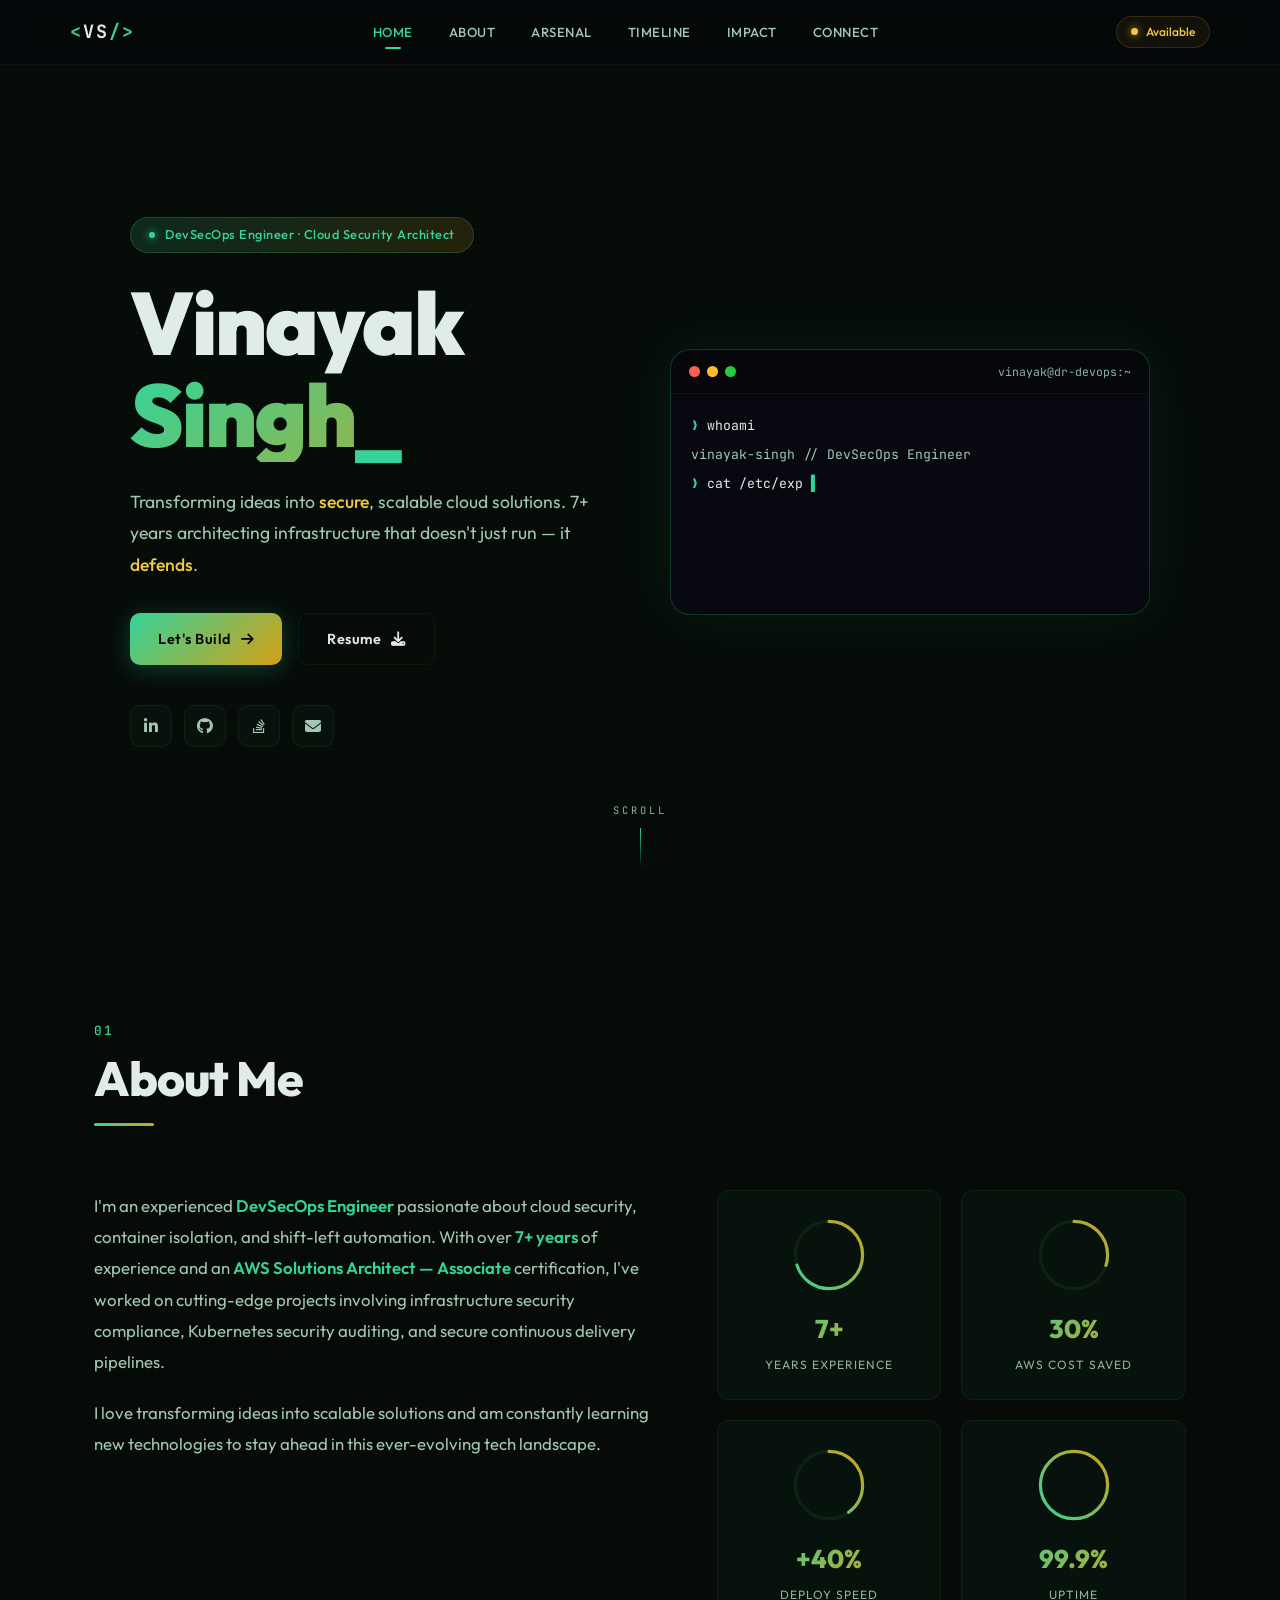
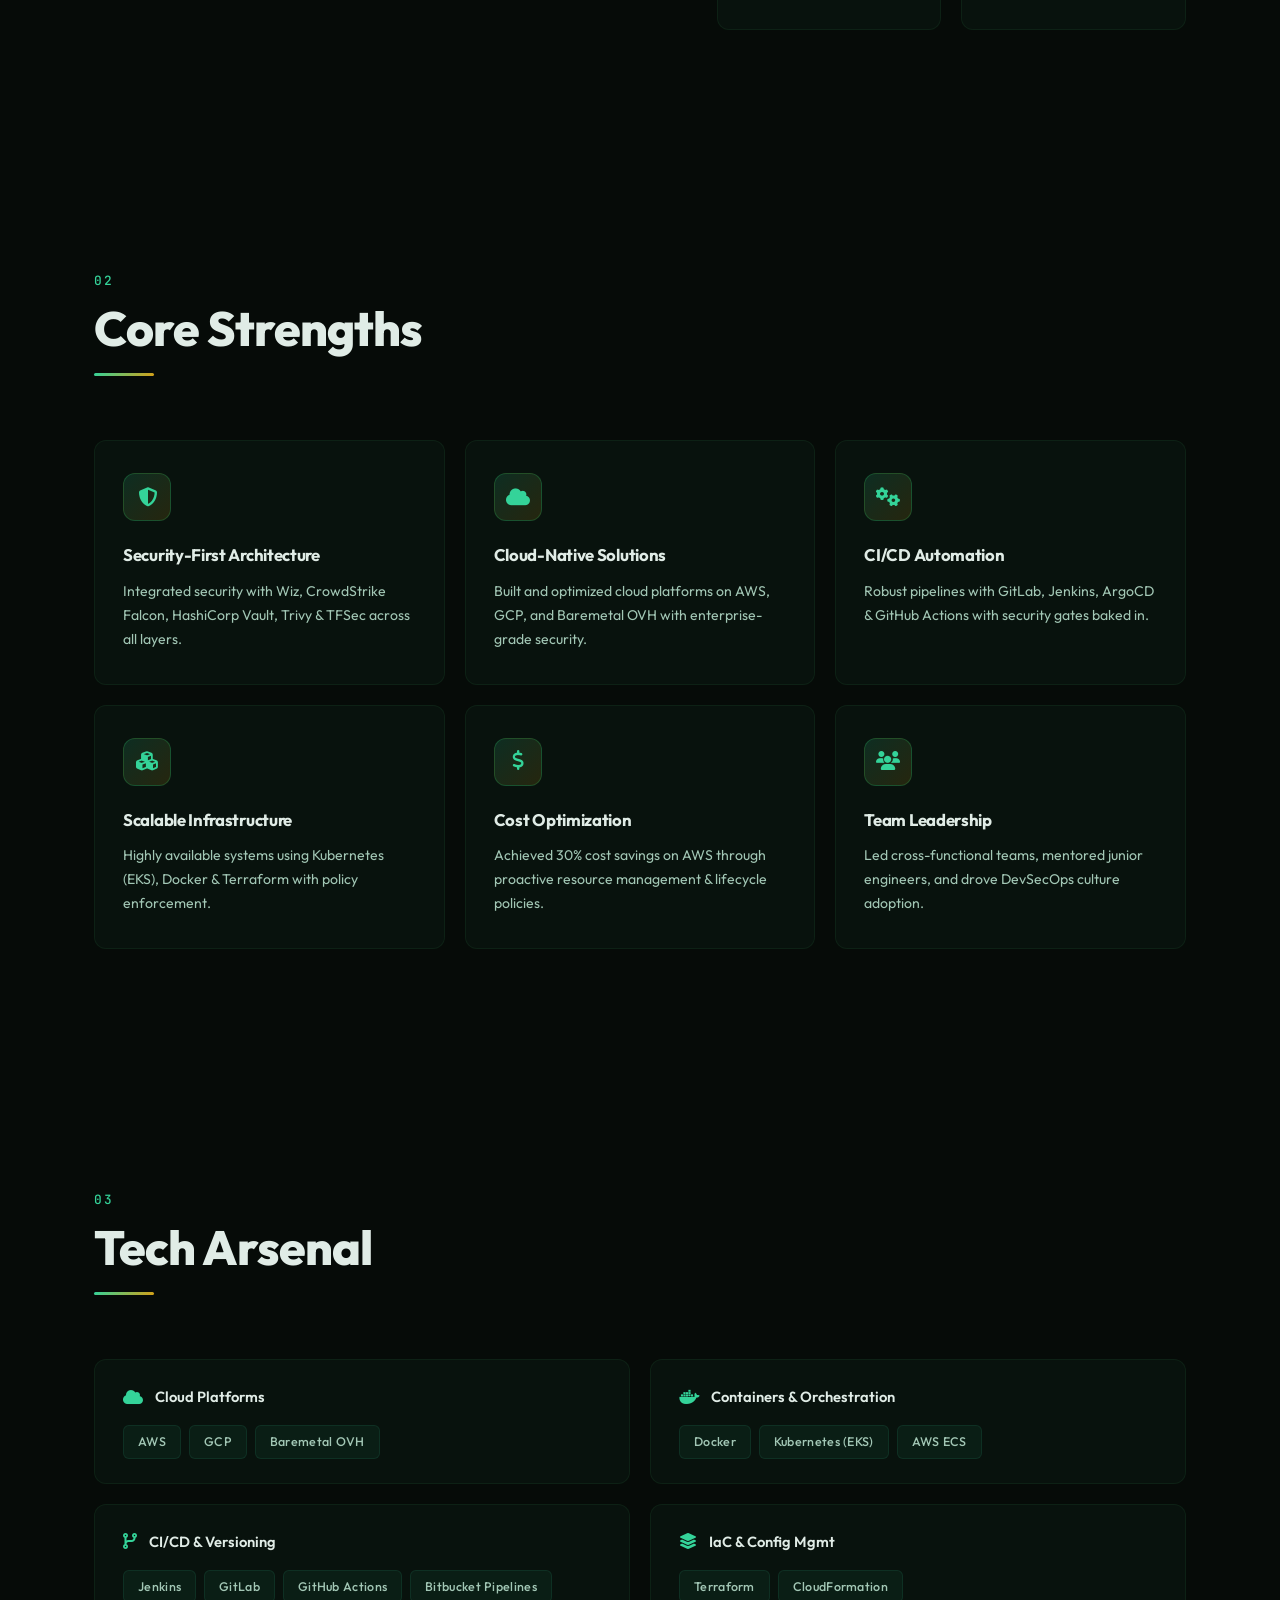
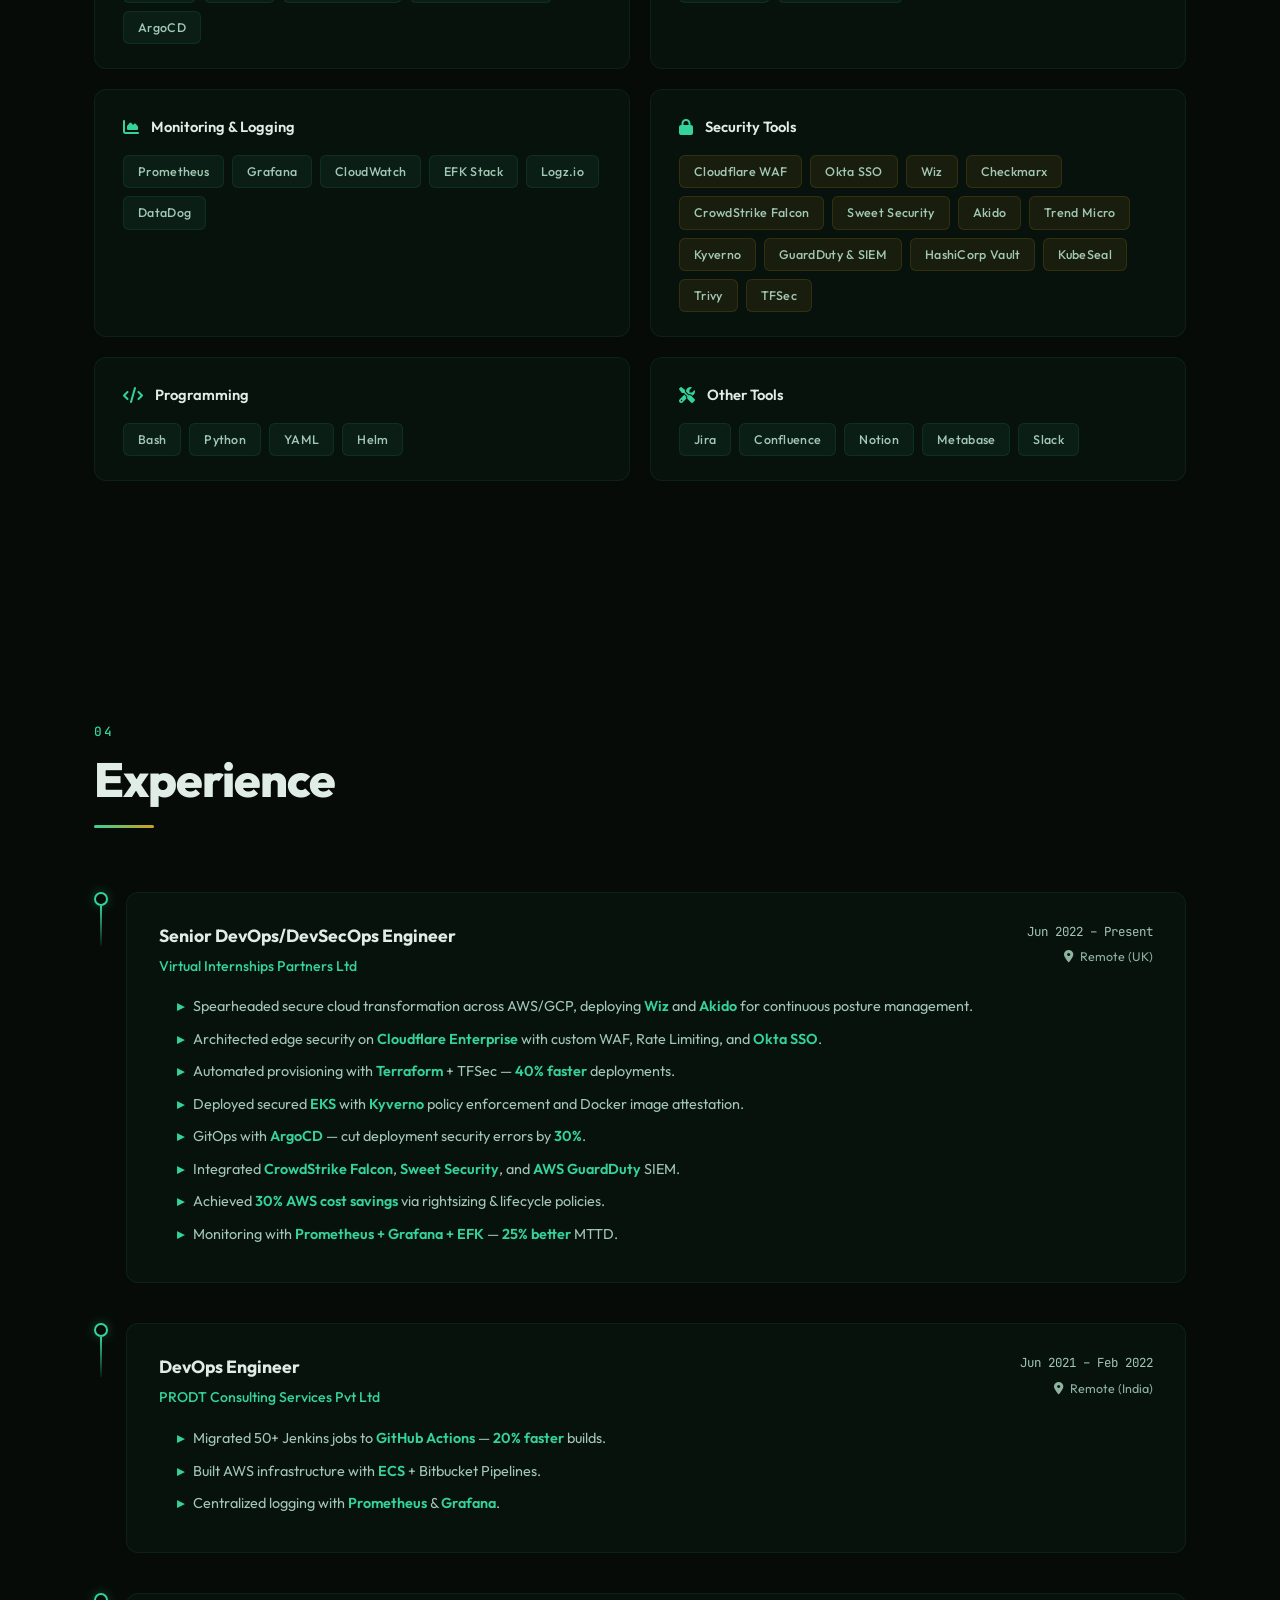
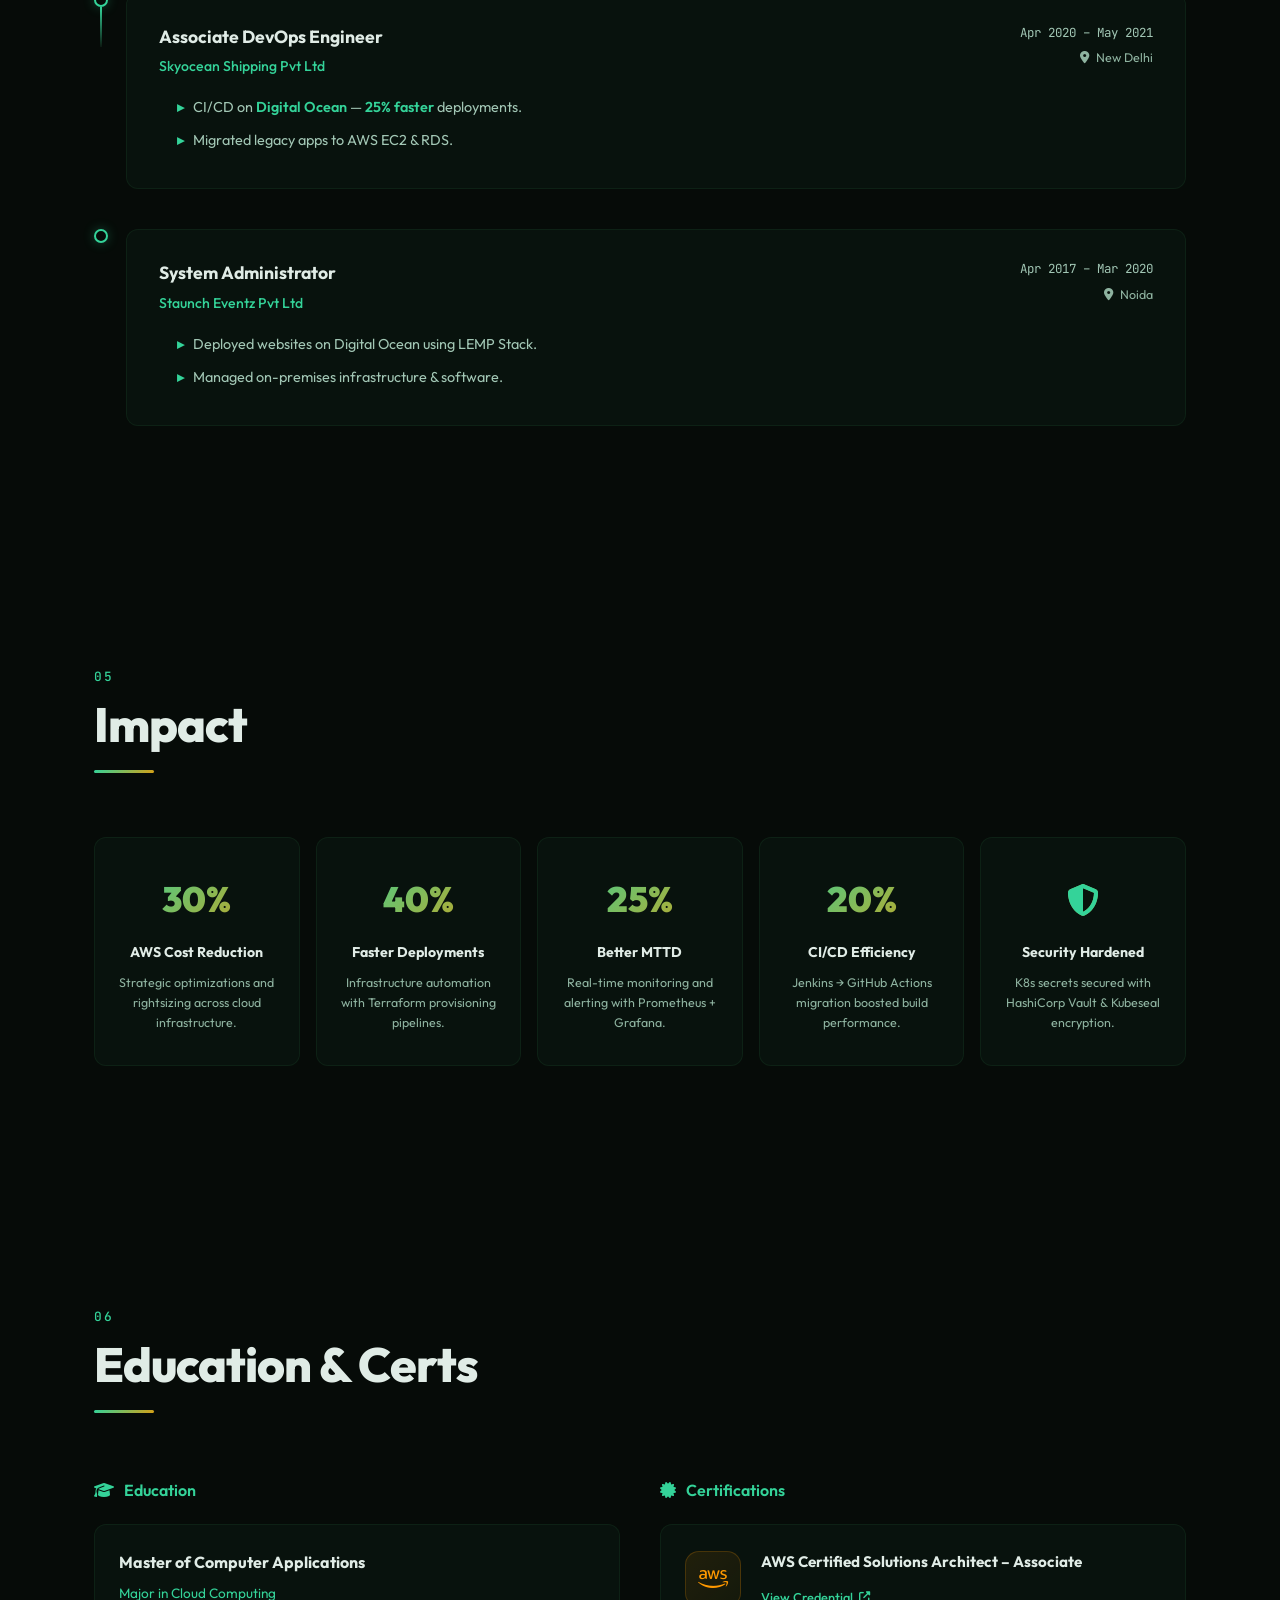
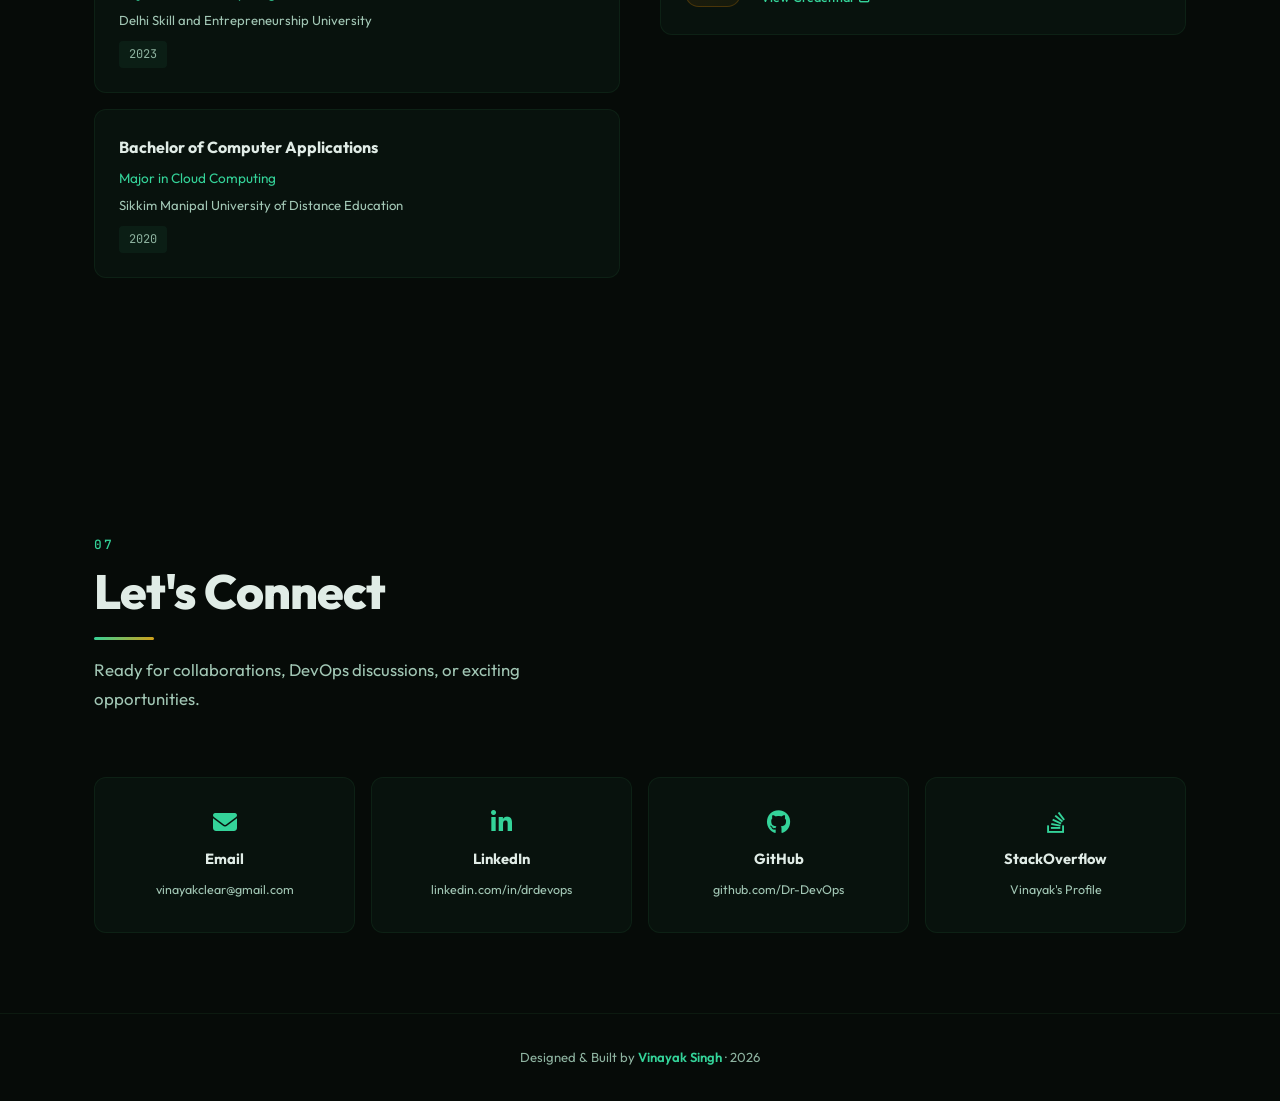
==== commit 1c51dd2b: "fix(accessibility): resolve Lighthouse CI accessibility and color contrast failures" ====
--- a/index.html
+++ b/index.html
@@ -15,6 +15,7 @@
     <!-- Canonical -->
     <link rel="canonical" href="https://dr-devops.github.io/">
     <link rel="manifest" href="/manifest.json">
+    <link rel="icon" href="data:image/svg+xml,<svg xmlns=%22http://www.w3.org/2000/svg%22 viewBox=%220 0 100 100%22><text y=%22.9em%22 font-size=%2290%22>🛡️</text></svg>">
 
     <!-- Open Graph -->
     <meta property="og:type" content="website">
@@ -104,19 +105,19 @@
     <header>
         <nav class="nav" id="navbar" aria-label="Main navigation">
             <div class="nav__inner">
-                <a href="#hero" class="nav__logo" aria-label="Vinayak Singh — Home">
+                <a href="#hero" class="nav__logo" aria-label="VS — Vinayak Singh Home">
                     <span class="nav__logo-bracket">&lt;</span>VS<span class="nav__logo-bracket">/&gt;</span>
                 </a>
-                <div class="nav__links" id="nav-links" role="menubar">
-                    <a href="#hero" class="nav__link active" role="menuitem">Home</a>
-                    <a href="#about" class="nav__link" role="menuitem">About</a>
-                    <a href="#skills" class="nav__link" role="menuitem">Arsenal</a>
-                    <a href="#experience" class="nav__link" role="menuitem">Timeline</a>
-                    <a href="#achievements" class="nav__link" role="menuitem">Impact</a>
-                    <a href="#contact" class="nav__link" role="menuitem">Connect</a>
+                <div class="nav__links" id="nav-links">
+                    <a href="#hero" class="nav__link active">Home</a>
+                    <a href="#about" class="nav__link">About</a>
+                    <a href="#skills" class="nav__link">Arsenal</a>
+                    <a href="#experience" class="nav__link">Timeline</a>
+                    <a href="#achievements" class="nav__link">Impact</a>
+                    <a href="#contact" class="nav__link">Connect</a>
                 </div>
                 <div class="nav__right">
-                    <div class="nav__status" aria-label="Availability status">
+                    <div class="nav__status">
                         <span class="nav__status-dot"></span>
                         <span class="nav__status-text">Available</span>
                     </div>
@@ -145,7 +146,7 @@
     <section id="hero" class="hero" aria-label="Introduction">
         <div class="hero__container">
             <div class="hero__content">
-                <div class="hero__tag" aria-label="Role">
+                <div class="hero__tag">
                     <span class="hero__tag-dot"></span>
                     <span>DevSecOps Engineer · Cloud Security Architect</span>
                 </div>
@@ -164,7 +165,7 @@
                         <i class="fas fa-download" aria-hidden="true"></i>
                     </a>
                 </div>
-                <div class="hero__socials" aria-label="Social links">
+                <div class="hero__socials">
                     <a href="https://www.linkedin.com/in/drdevops" target="_blank" rel="noopener noreferrer" aria-label="LinkedIn profile"><i class="fab fa-linkedin-in"></i></a>
                     <a href="https://github.com/Dr-DevOps" target="_blank" rel="noopener noreferrer" aria-label="GitHub profile"><i class="fab fa-github"></i></a>
                     <a href="https://stackoverflow.com/users/14925235/vinayak-s" target="_blank" rel="noopener noreferrer" aria-label="StackOverflow profile"><i class="fab fa-stack-overflow"></i></a>
@@ -204,7 +205,7 @@
                     <p>I'm an experienced <strong>DevSecOps Engineer</strong> passionate about cloud security, container isolation, and shift-left automation. With over <strong>7+ years</strong> of experience and an <strong>AWS Solutions Architect — Associate</strong> certification, I've worked on cutting-edge projects involving infrastructure security compliance, Kubernetes security auditing, and secure continuous delivery pipelines.</p>
                     <p>I love transforming ideas into scalable solutions and am constantly learning new technologies to stay ahead in this ever-evolving tech landscape.</p>
                 </div>
-                <div class="about__metrics" aria-label="Key metrics">
+                <div class="about__metrics">
                     <div class="metric-card">
                         <div class="metric-card__ring"><svg viewBox="0 0 100 100" aria-hidden="true"><circle cx="50" cy="50" r="42" class="metric-card__ring-bg"/><circle cx="50" cy="50" r="42" class="metric-card__ring-fill" data-percent="70"/></svg></div>
                         <span class="metric-card__value">7+</span>
@@ -326,8 +327,8 @@
                 <h2 class="section__title" id="experience-title">Experience</h2>
                 <div class="section__line" aria-hidden="true"></div>
             </div>
-            <div class="timeline" role="list">
-                <article class="timeline__item" role="listitem">
+            <ul class="timeline">
+                <li class="timeline__item">
                     <div class="timeline__marker"><span class="timeline__marker-dot"></span><span class="timeline__marker-line"></span></div>
                     <div class="timeline__card">
                         <div class="timeline__card-header">
@@ -345,8 +346,8 @@
                             <li>Monitoring with <strong>Prometheus + Grafana + EFK</strong> — <strong>25% better</strong> MTTD.</li>
                         </ul>
                     </div>
-                </article>
-                <article class="timeline__item" role="listitem">
+                </li>
+                <li class="timeline__item">
                     <div class="timeline__marker"><span class="timeline__marker-dot"></span><span class="timeline__marker-line"></span></div>
                     <div class="timeline__card">
                         <div class="timeline__card-header">
@@ -359,8 +360,8 @@
                             <li>Centralized logging with <strong>Prometheus</strong> & <strong>Grafana</strong>.</li>
                         </ul>
                     </div>
-                </article>
-                <article class="timeline__item" role="listitem">
+                </li>
+                <li class="timeline__item">
                     <div class="timeline__marker"><span class="timeline__marker-dot"></span><span class="timeline__marker-line"></span></div>
                     <div class="timeline__card">
                         <div class="timeline__card-header">
@@ -372,8 +373,8 @@
                             <li>Migrated legacy apps to AWS EC2 & RDS.</li>
                         </ul>
                     </div>
-                </article>
-                <article class="timeline__item" role="listitem">
+                </li>
+                <li class="timeline__item">
                     <div class="timeline__marker"><span class="timeline__marker-dot"></span></div>
                     <div class="timeline__card">
                         <div class="timeline__card-header">
@@ -385,8 +386,8 @@
                             <li>Managed on-premises infrastructure & software.</li>
                         </ul>
                     </div>
-                </article>
-            </div>
+                </li>
+            </ul>
         </div>
     </section>
 
--- a/styles.css
+++ b/styles.css
@@ -11,8 +11,8 @@
     --border: rgba(80, 200, 120, 0.08);
     --border-glow: rgba(40, 190, 100, 0.25);
     --text: #e0ece6;
-    --text-dim: #7a9e8a;
-    --text-muted: #4a6858;
+    --text-dim: #a2c7b5;
+    --text-muted: #8eb3a0;
     --accent: #34d399;
     --accent2: #d4a017;
     --accent3: #f5c842;
@@ -226,7 +226,7 @@
     border: none; position: relative; overflow: hidden;
 }
 .btn--primary {
-    background: var(--gradient-main); color: #fff;
+    background: var(--gradient-main); color: var(--bg);
     box-shadow: 0 4px 24px rgba(52, 211, 153, 0.25);
 }
 .btn--primary:hover {
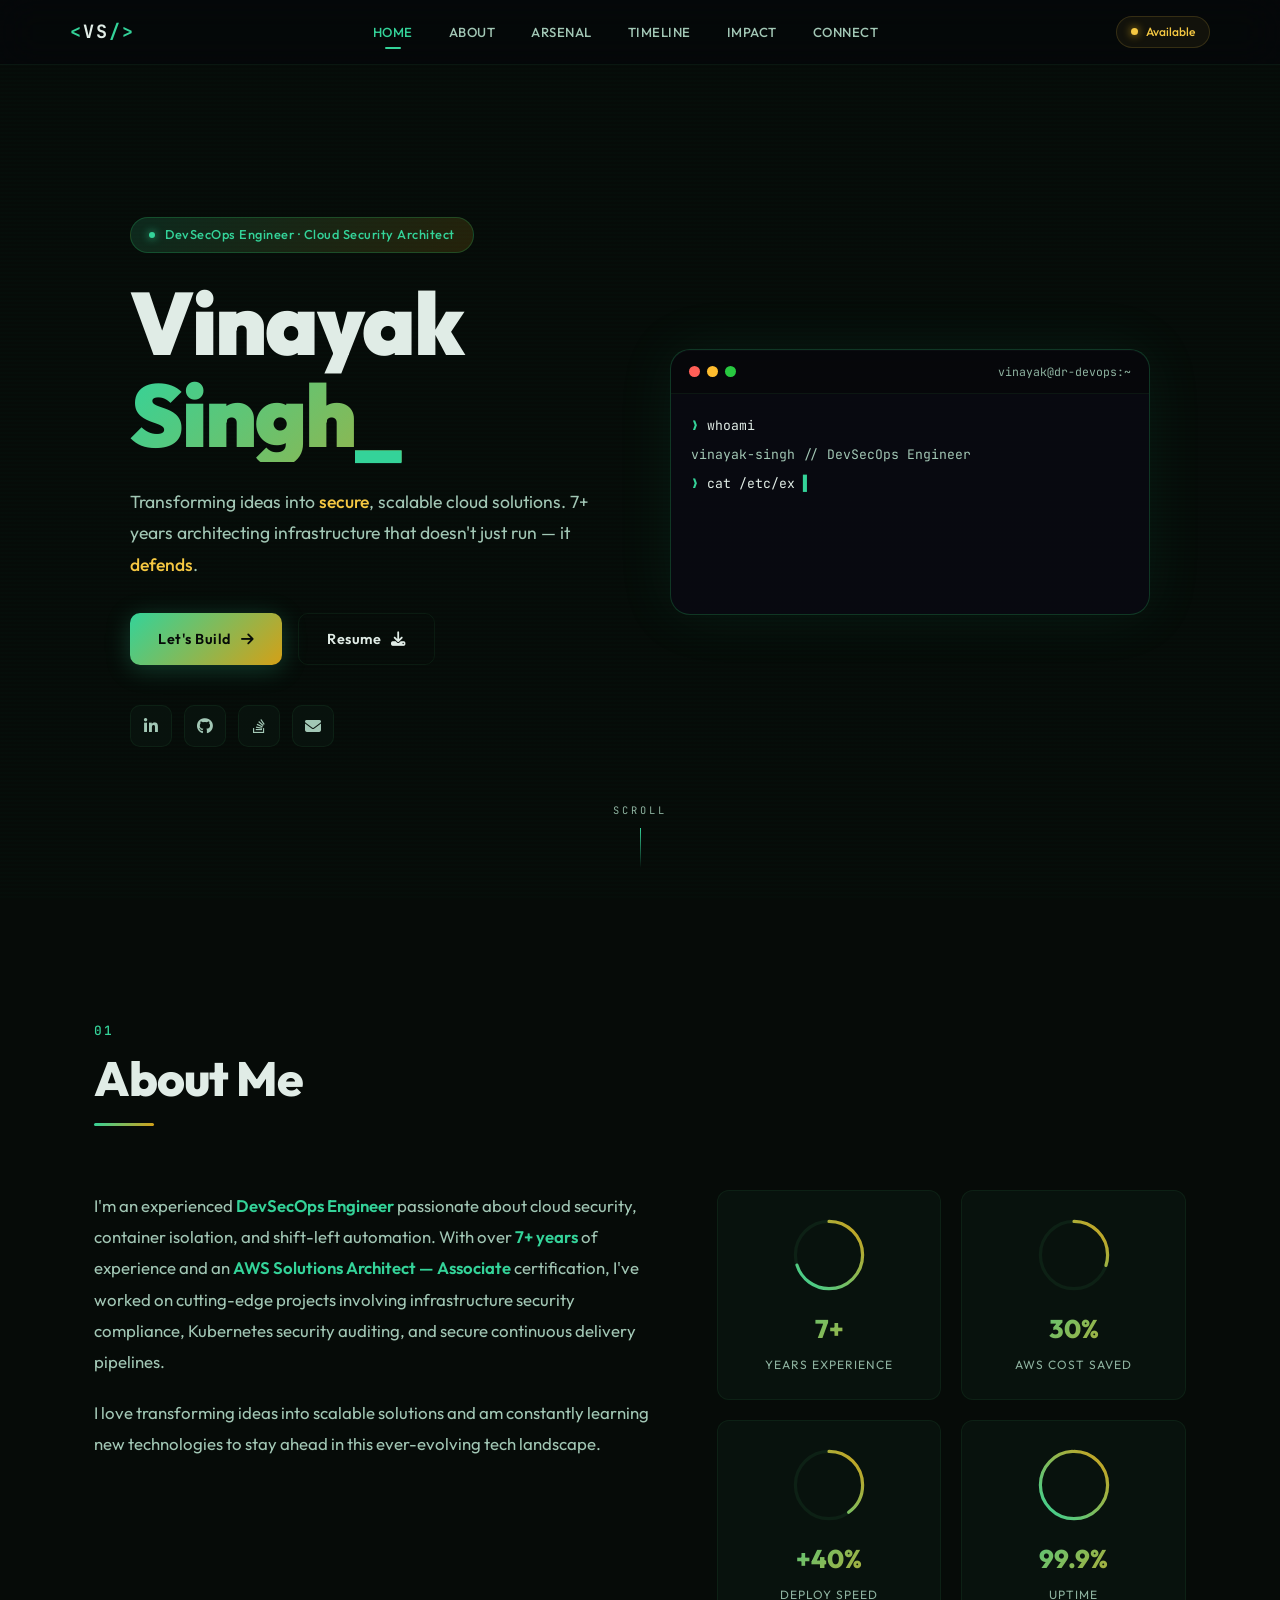
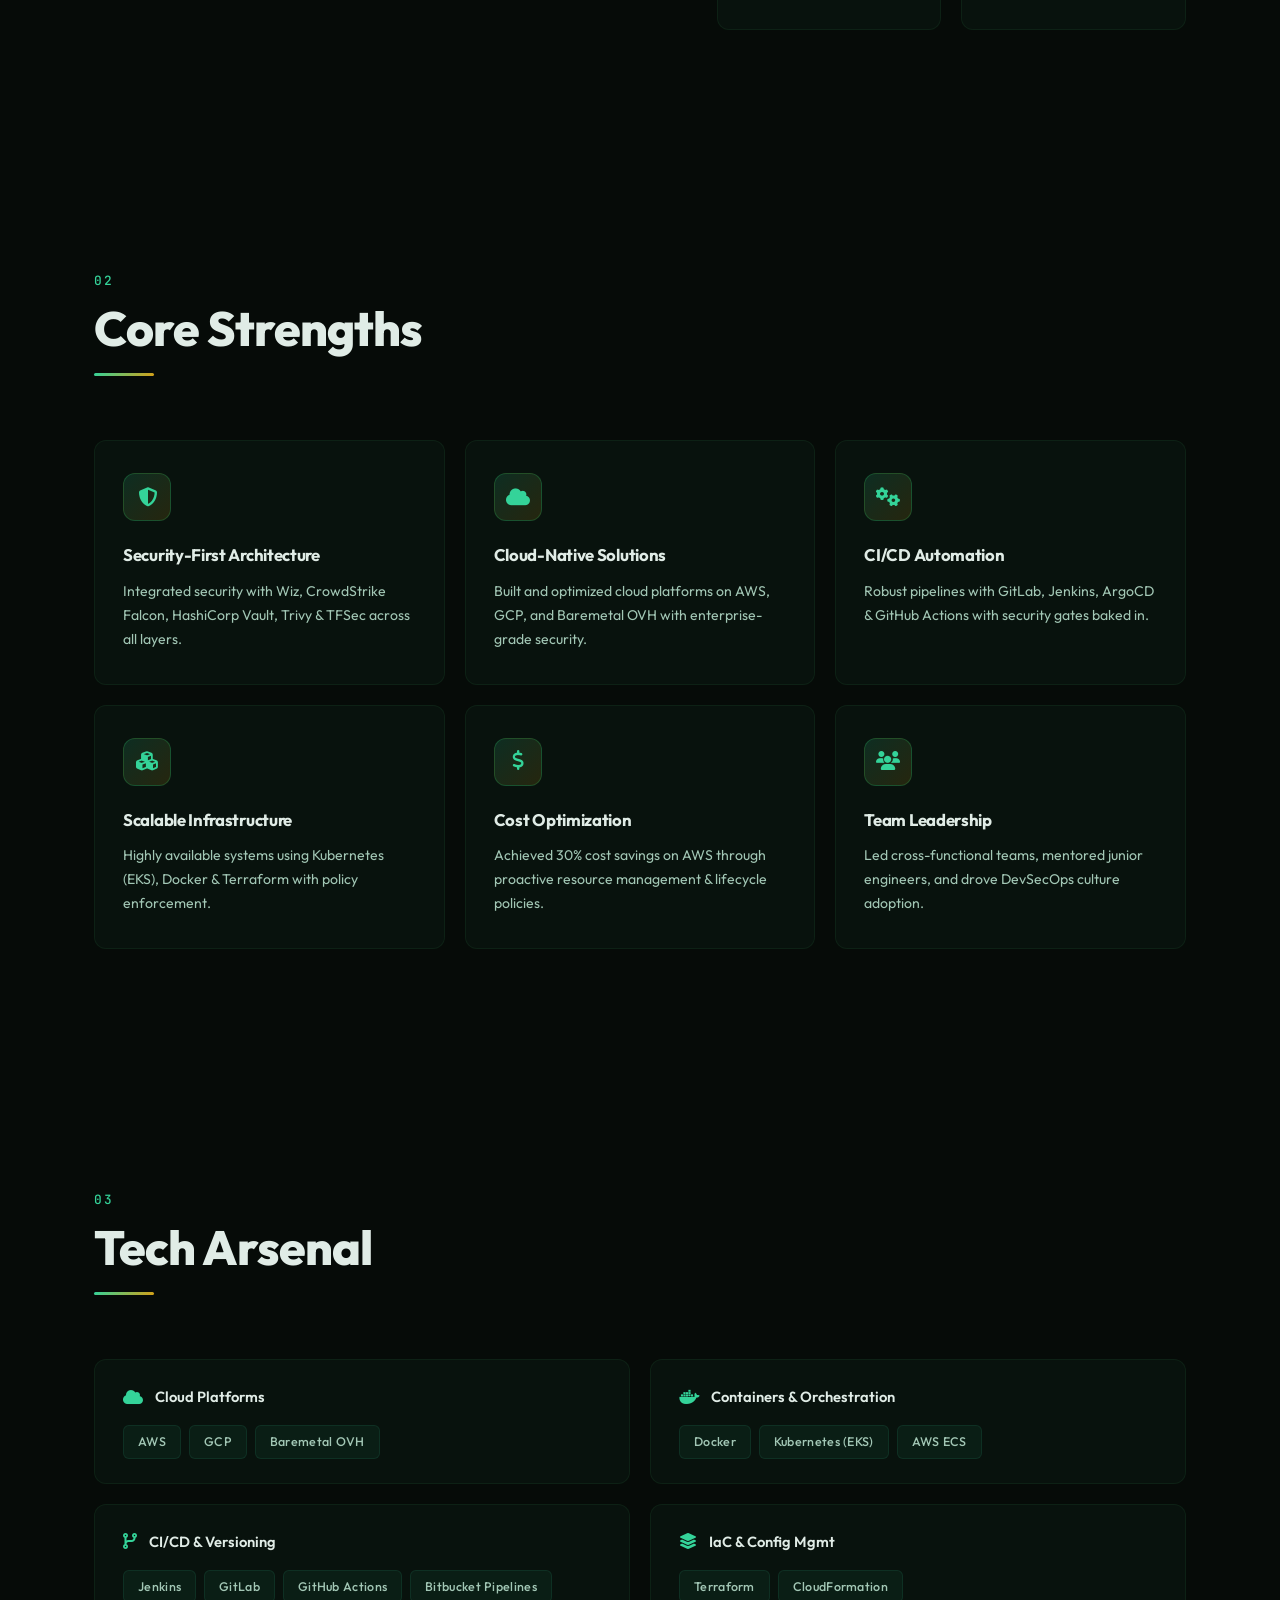
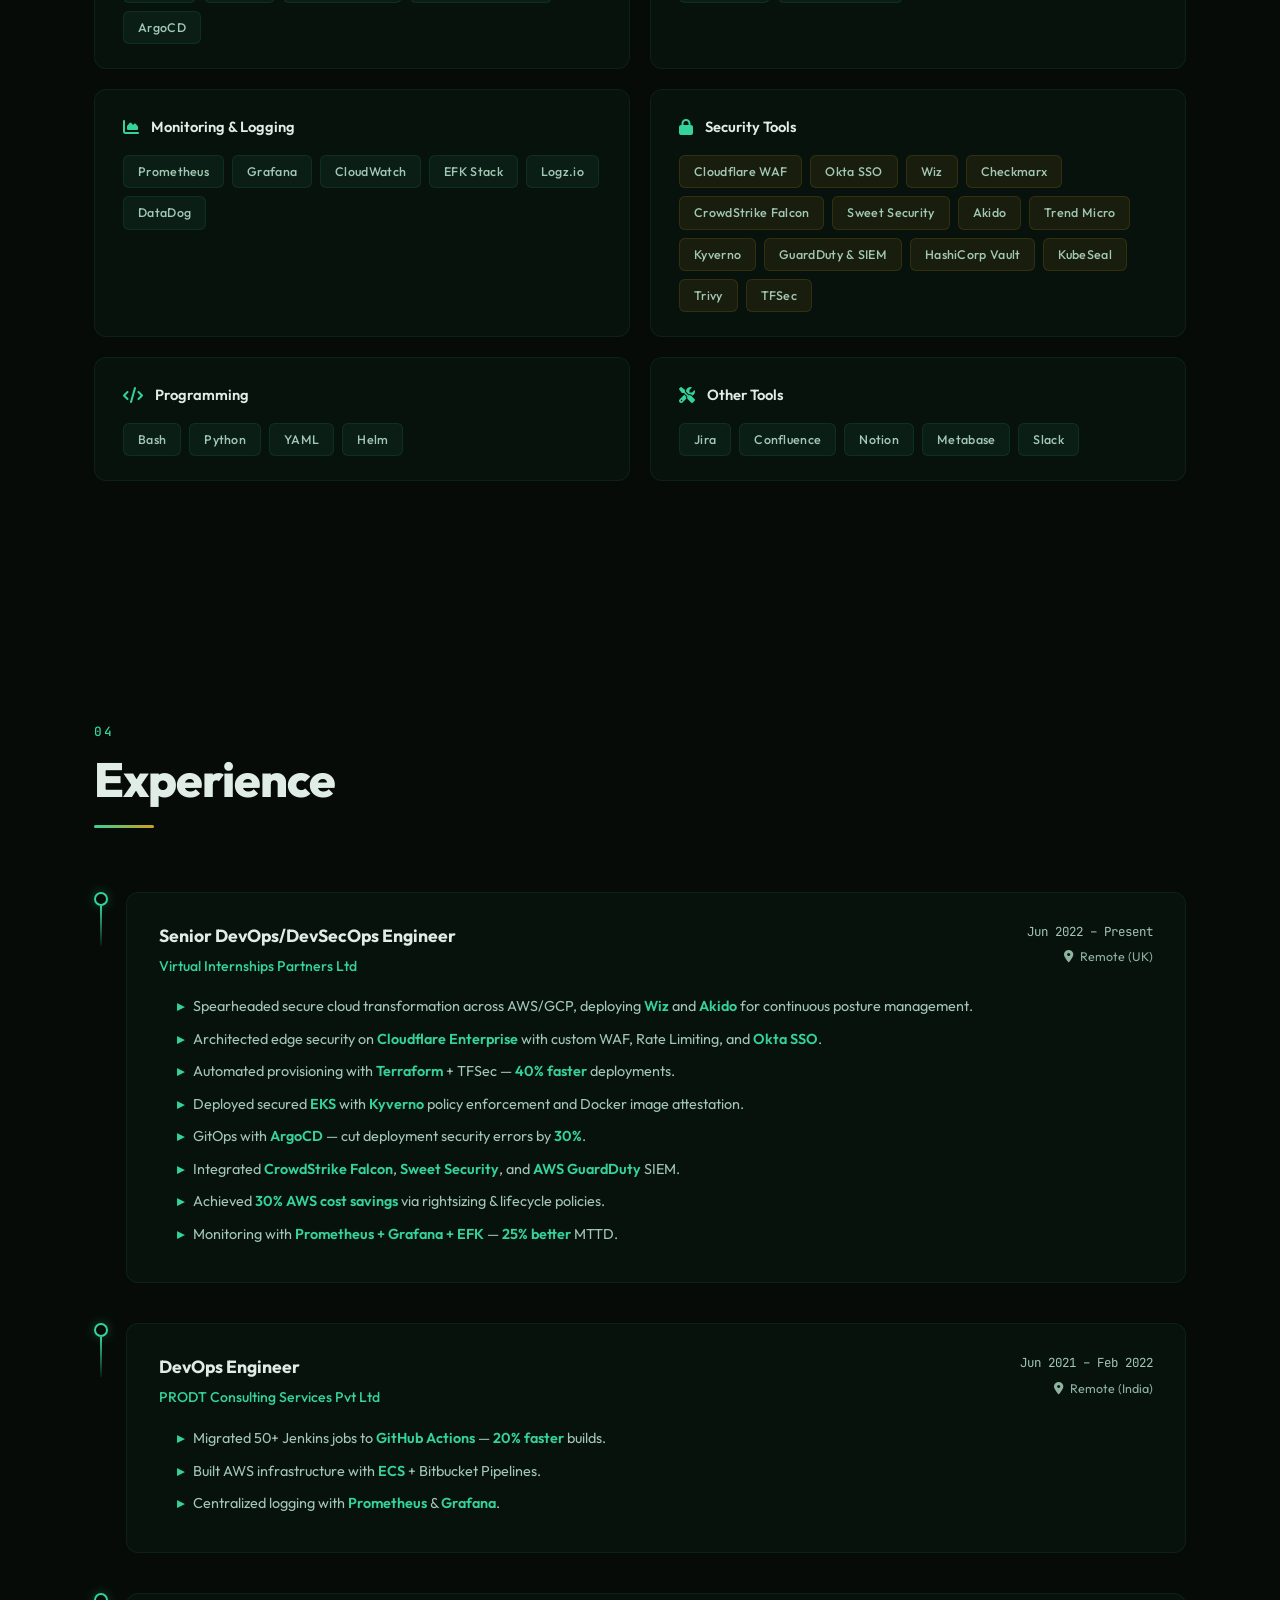
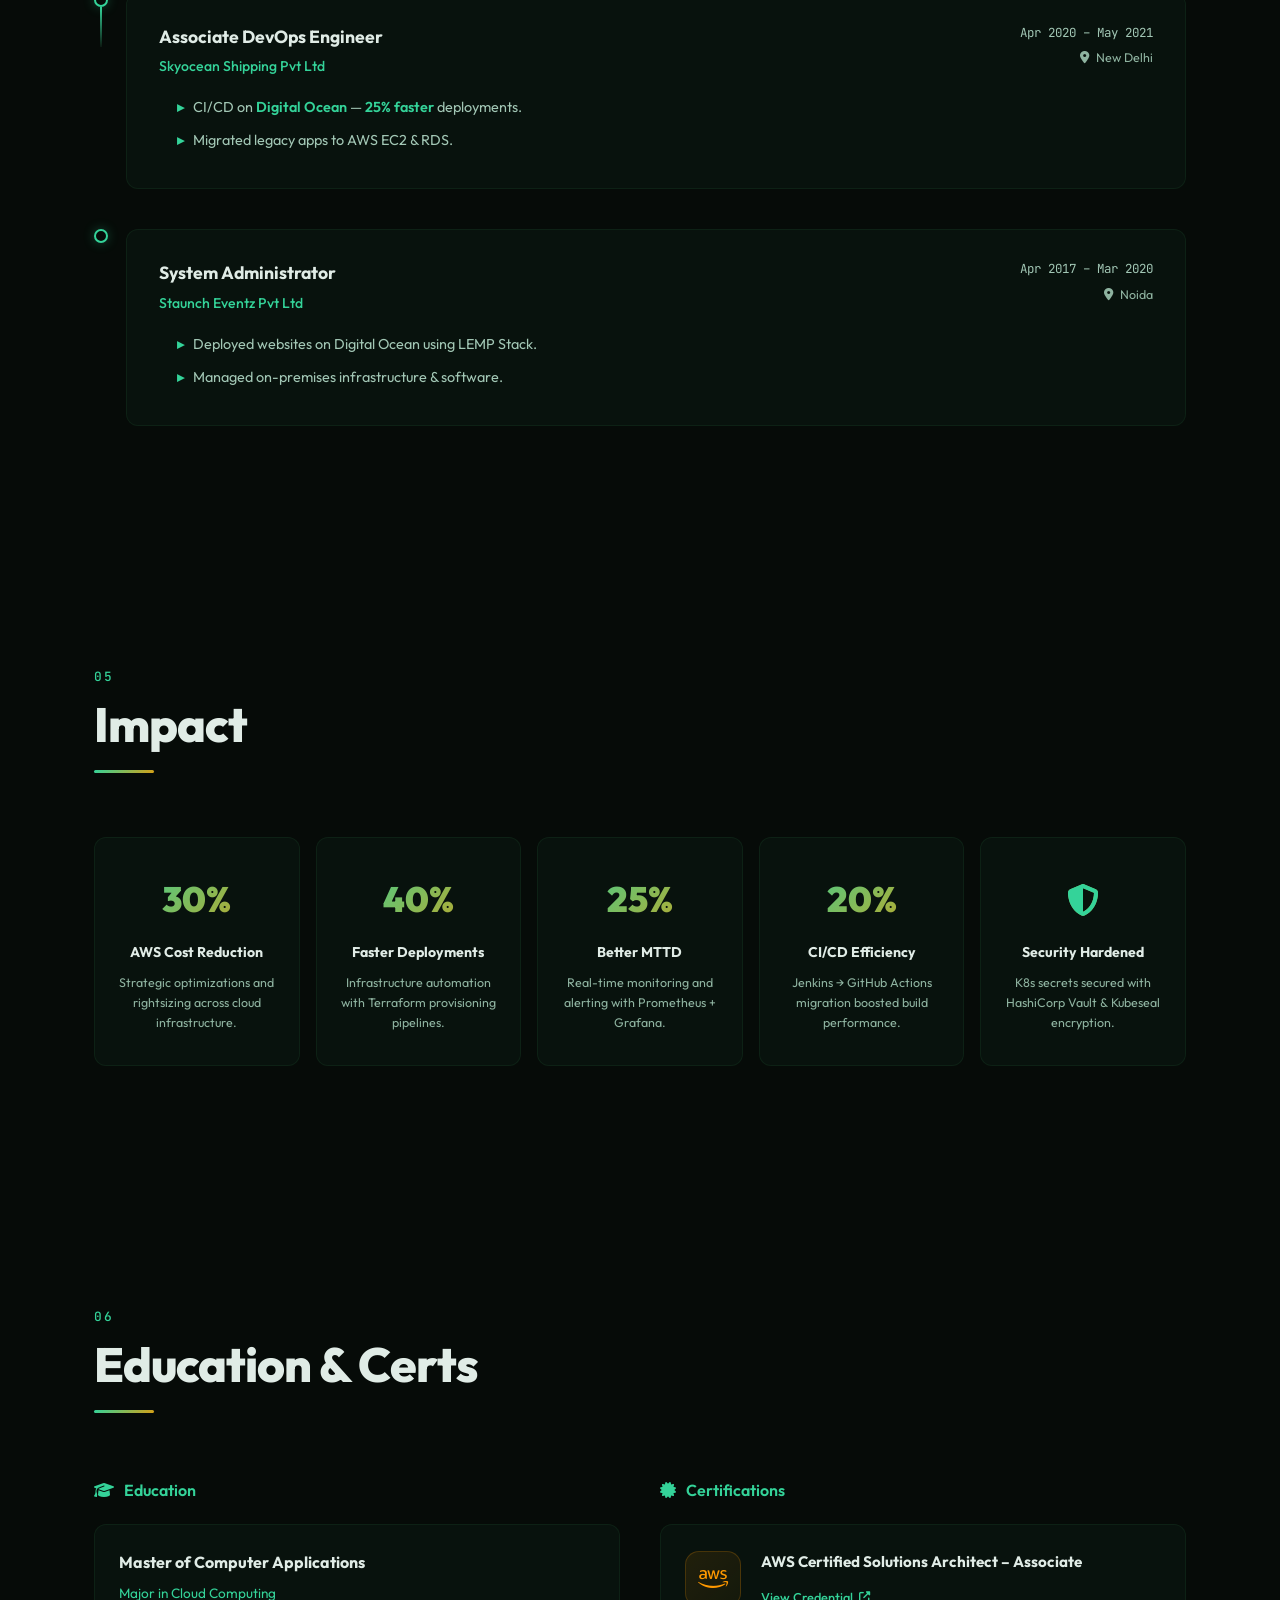
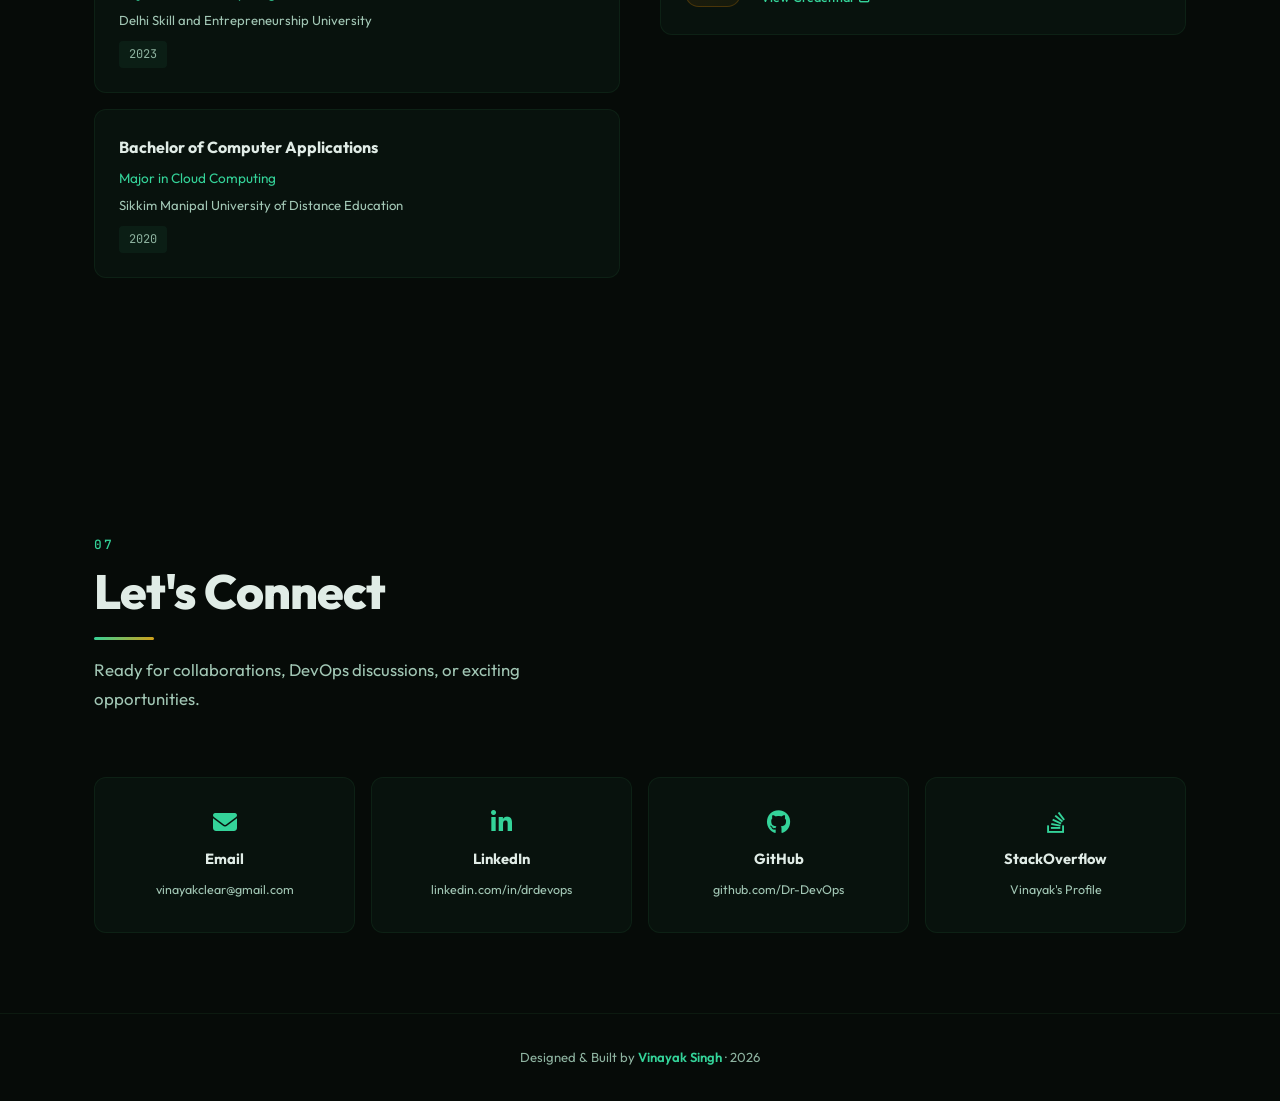
==== commit b05f7af6: "perf: optimize canvas rendering loop and load font awesome asynchronously" ====
--- a/index.html
+++ b/index.html
@@ -91,7 +91,7 @@
 
     <!-- Fonts -->
     <link href="https://fonts.googleapis.com/css2?family=JetBrains+Mono:wght@300;400;500;700&family=Outfit:wght@300;400;500;600;700;800;900&display=swap" rel="stylesheet">
-    <link href="https://cdnjs.cloudflare.com/ajax/libs/font-awesome/6.4.0/css/all.min.css" rel="stylesheet">
+    <link rel="stylesheet" href="https://cdnjs.cloudflare.com/ajax/libs/font-awesome/6.4.0/css/all.min.css" media="print" onload="this.media='all'">
 
     <!-- Styles -->
     <link rel="stylesheet" href="./styles.css">
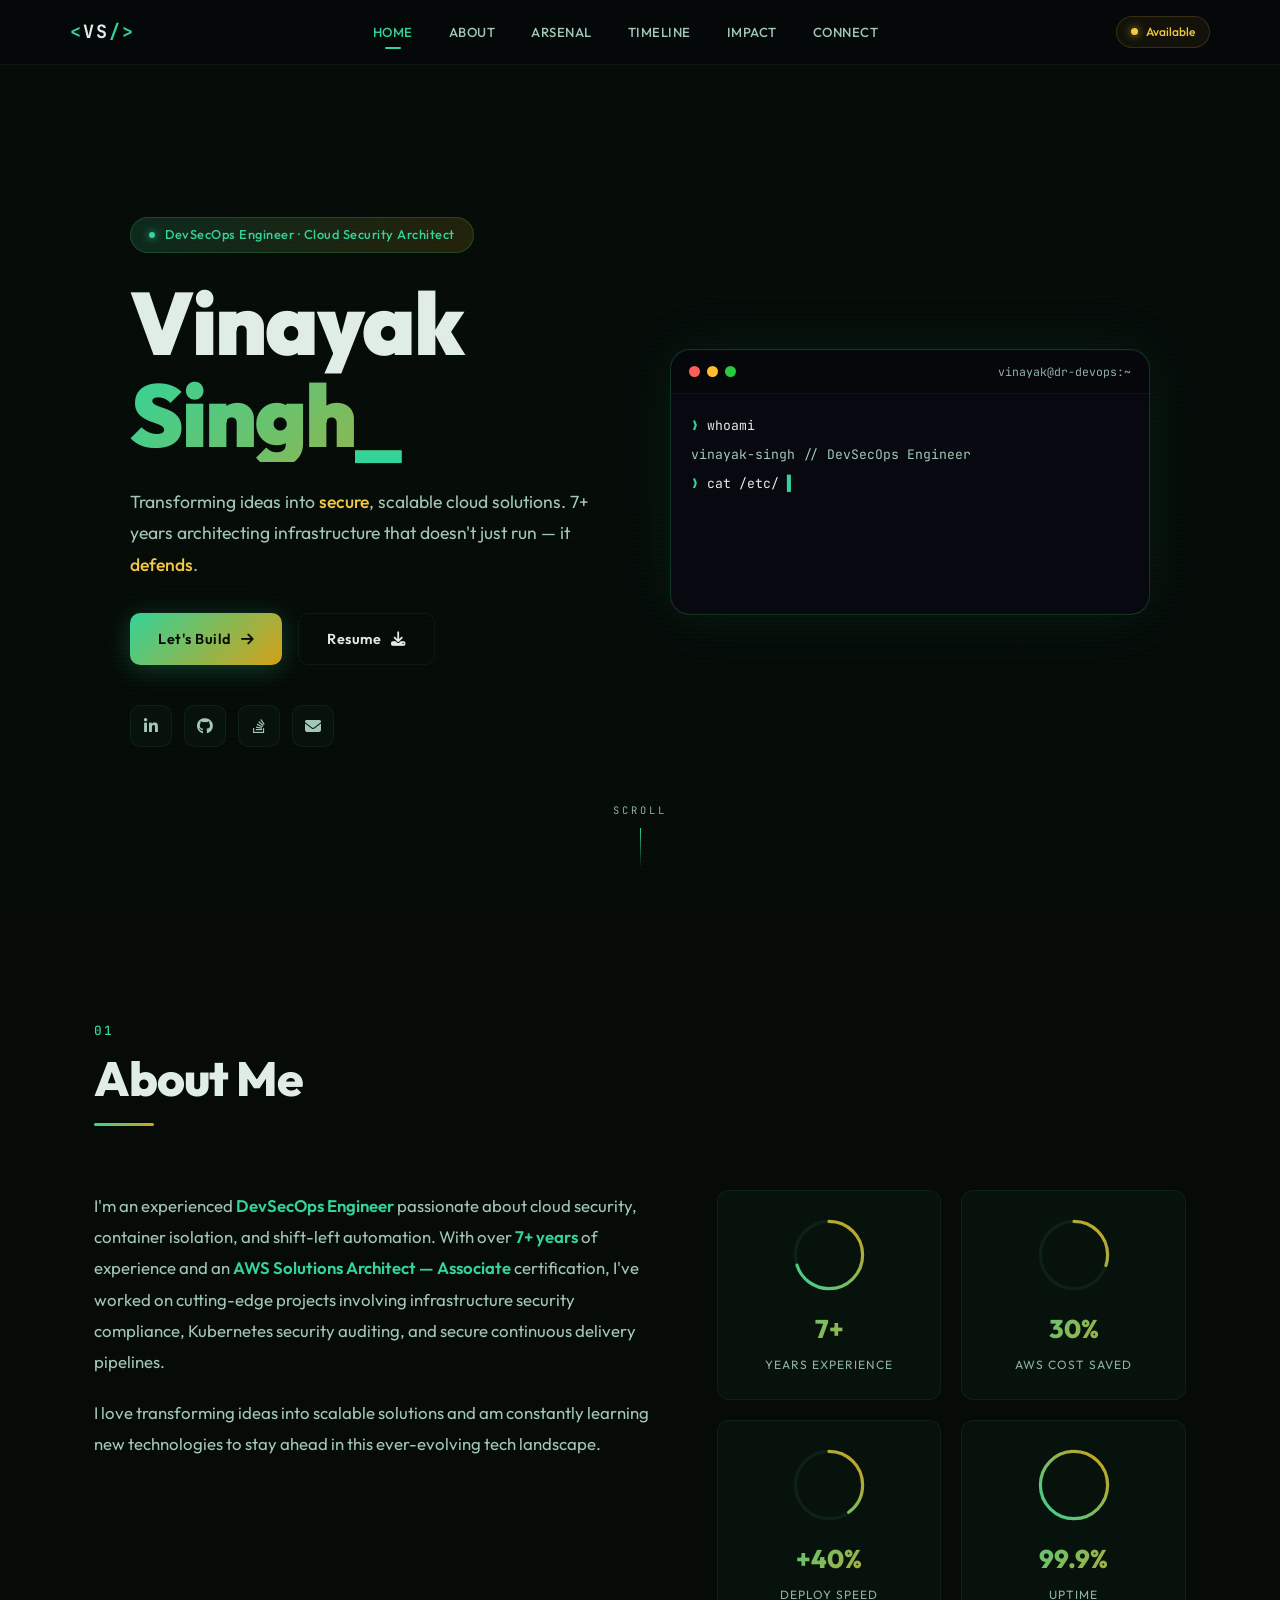
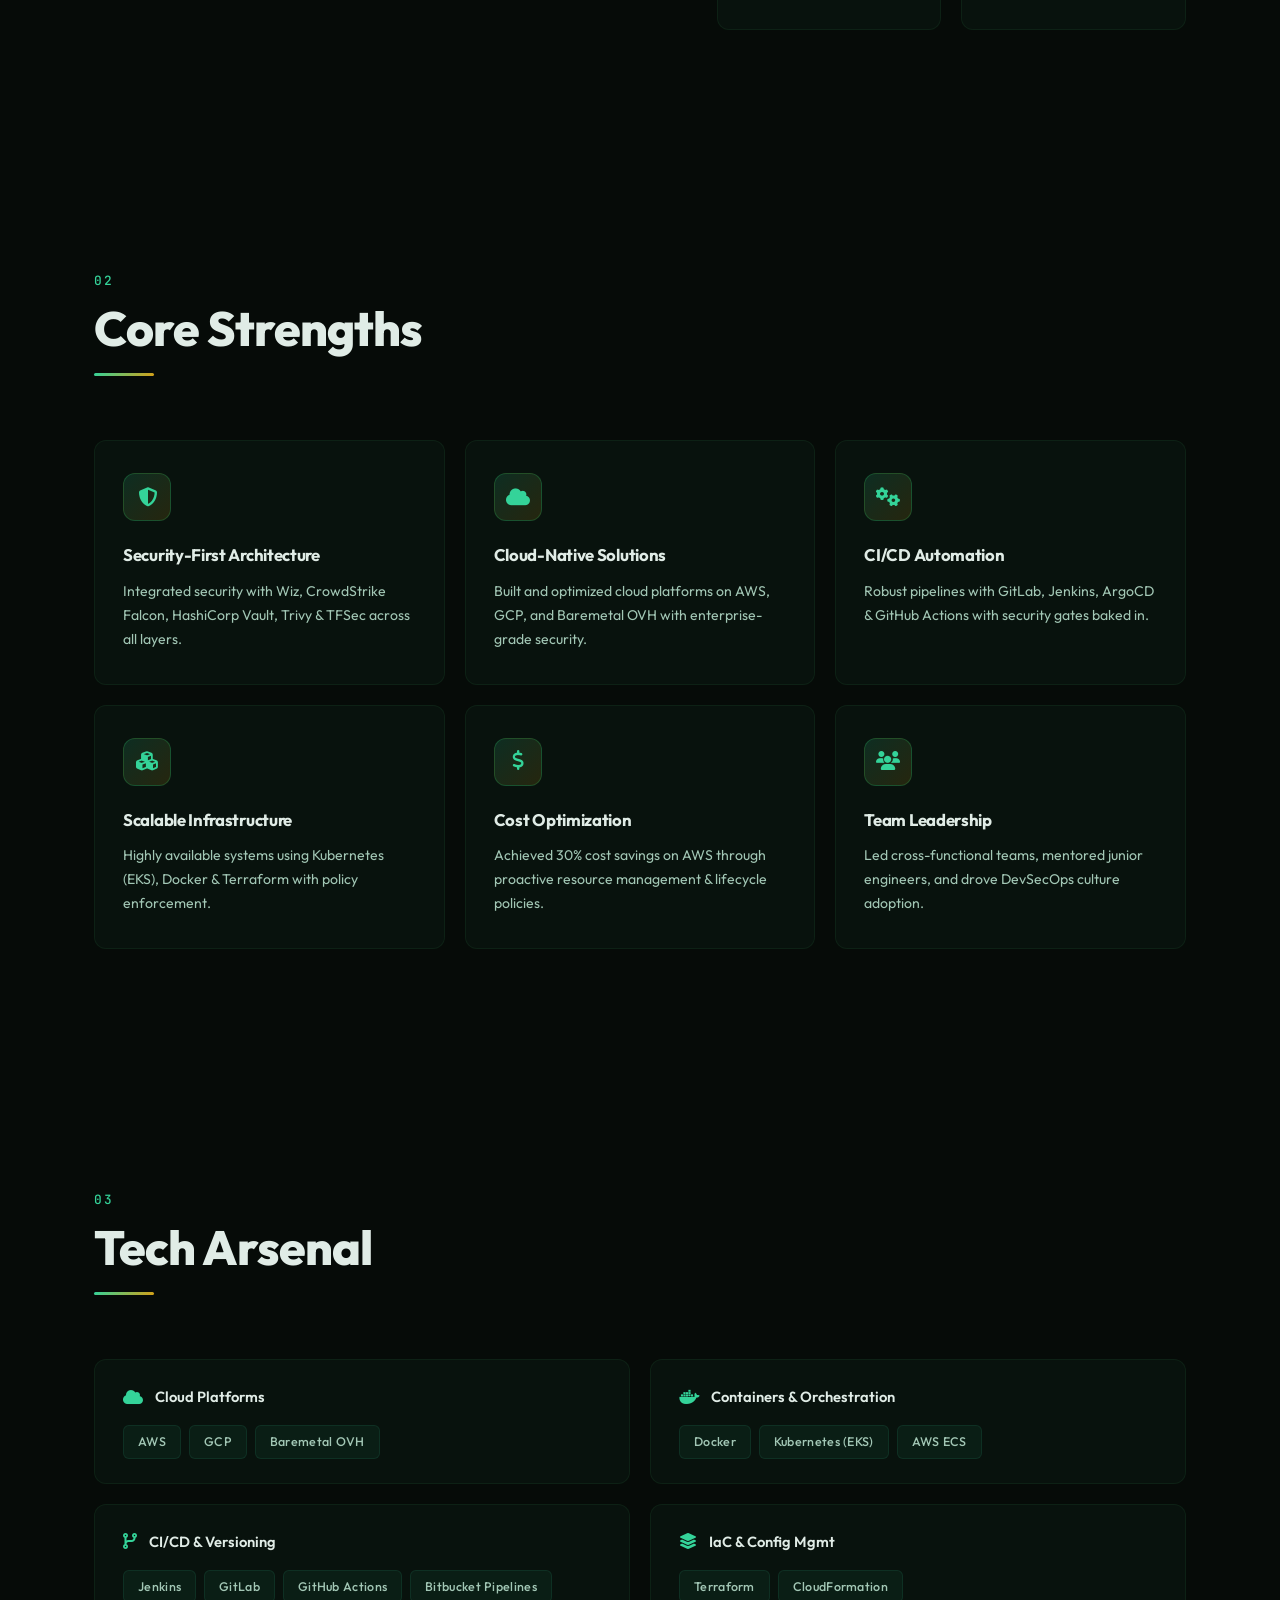
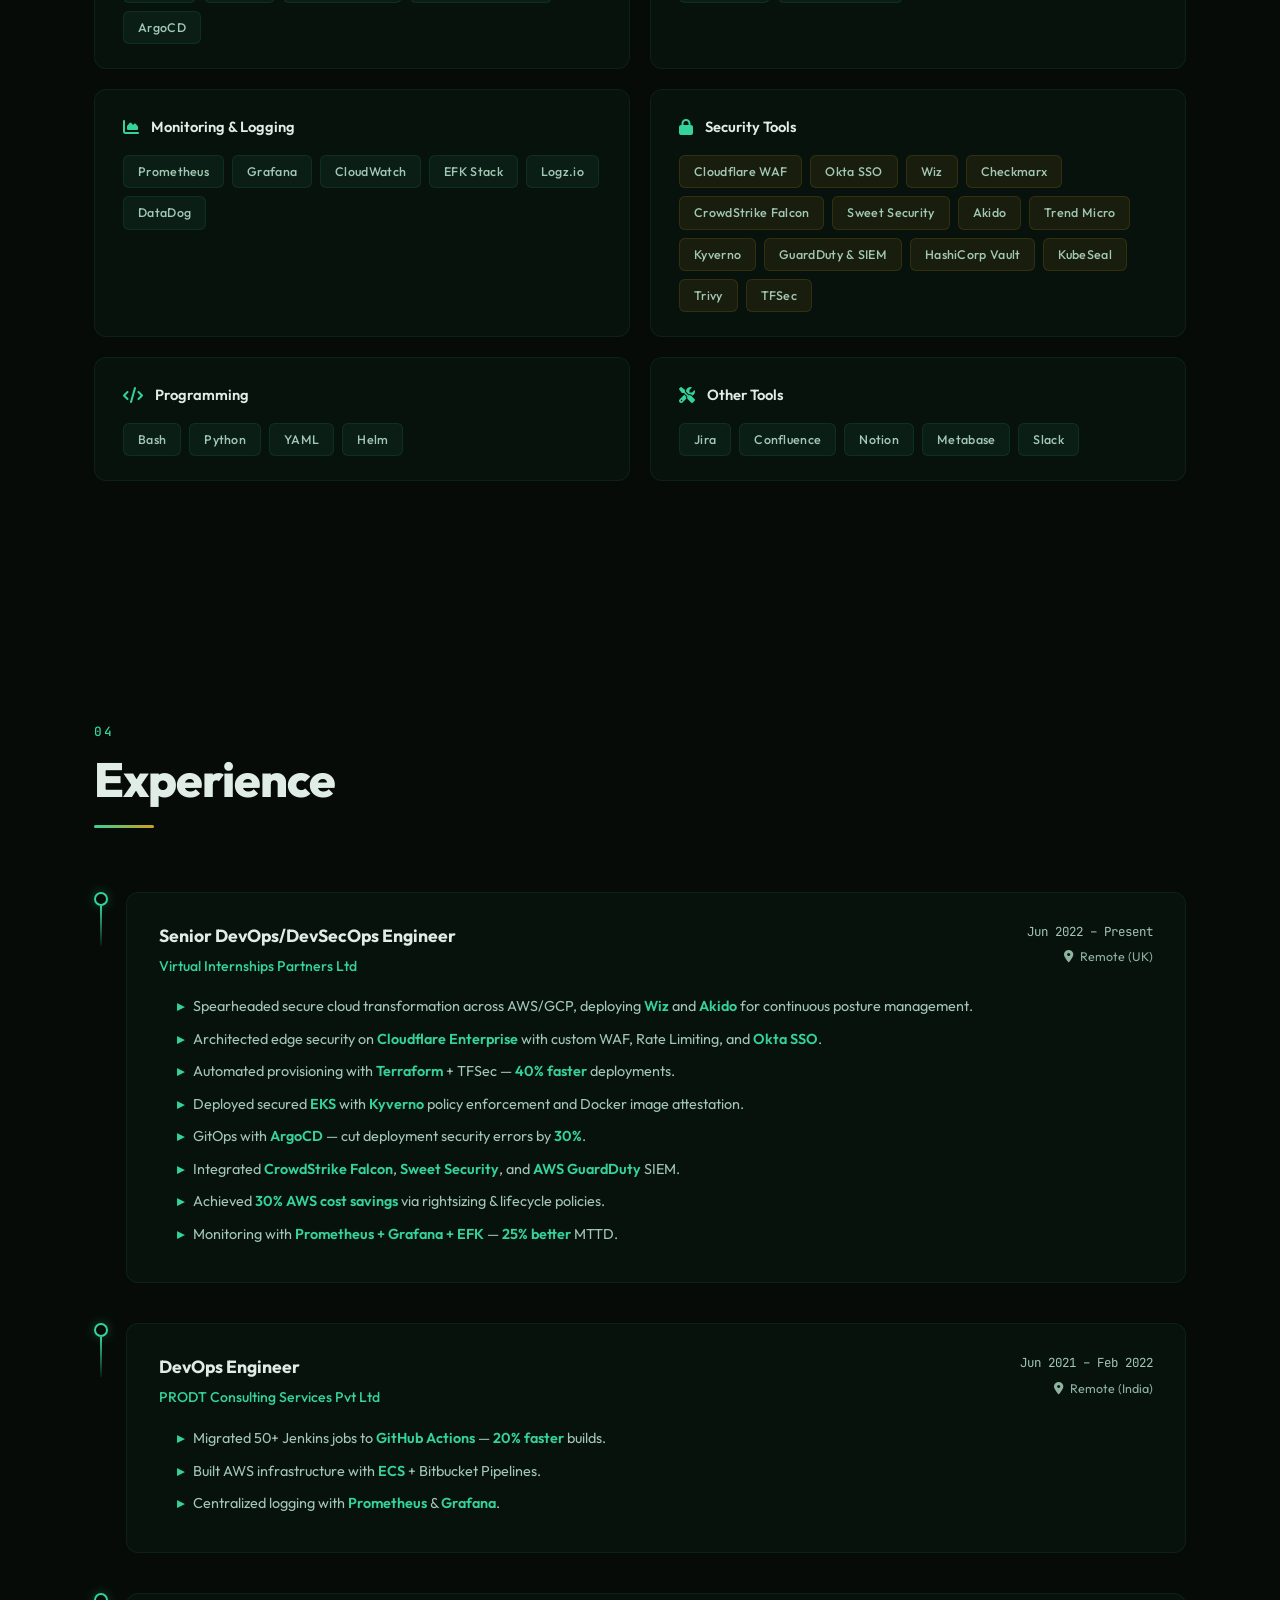
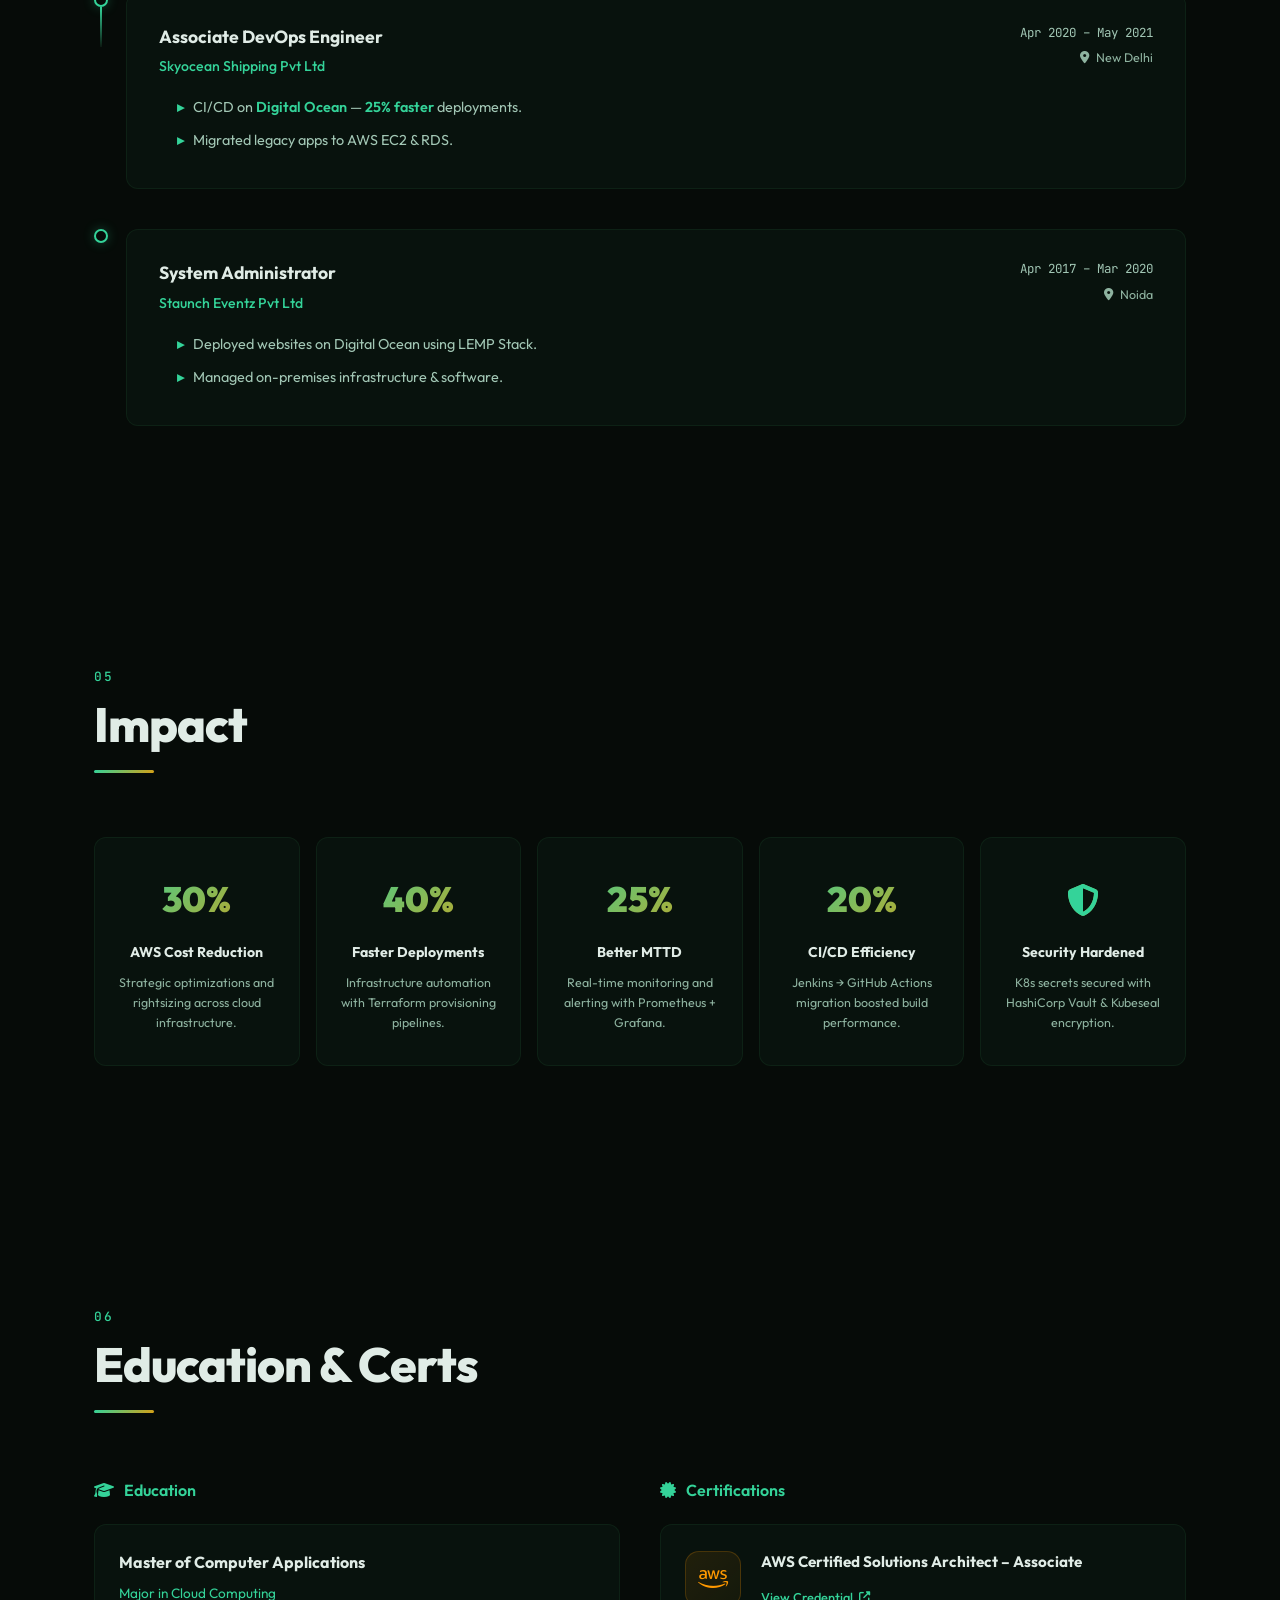
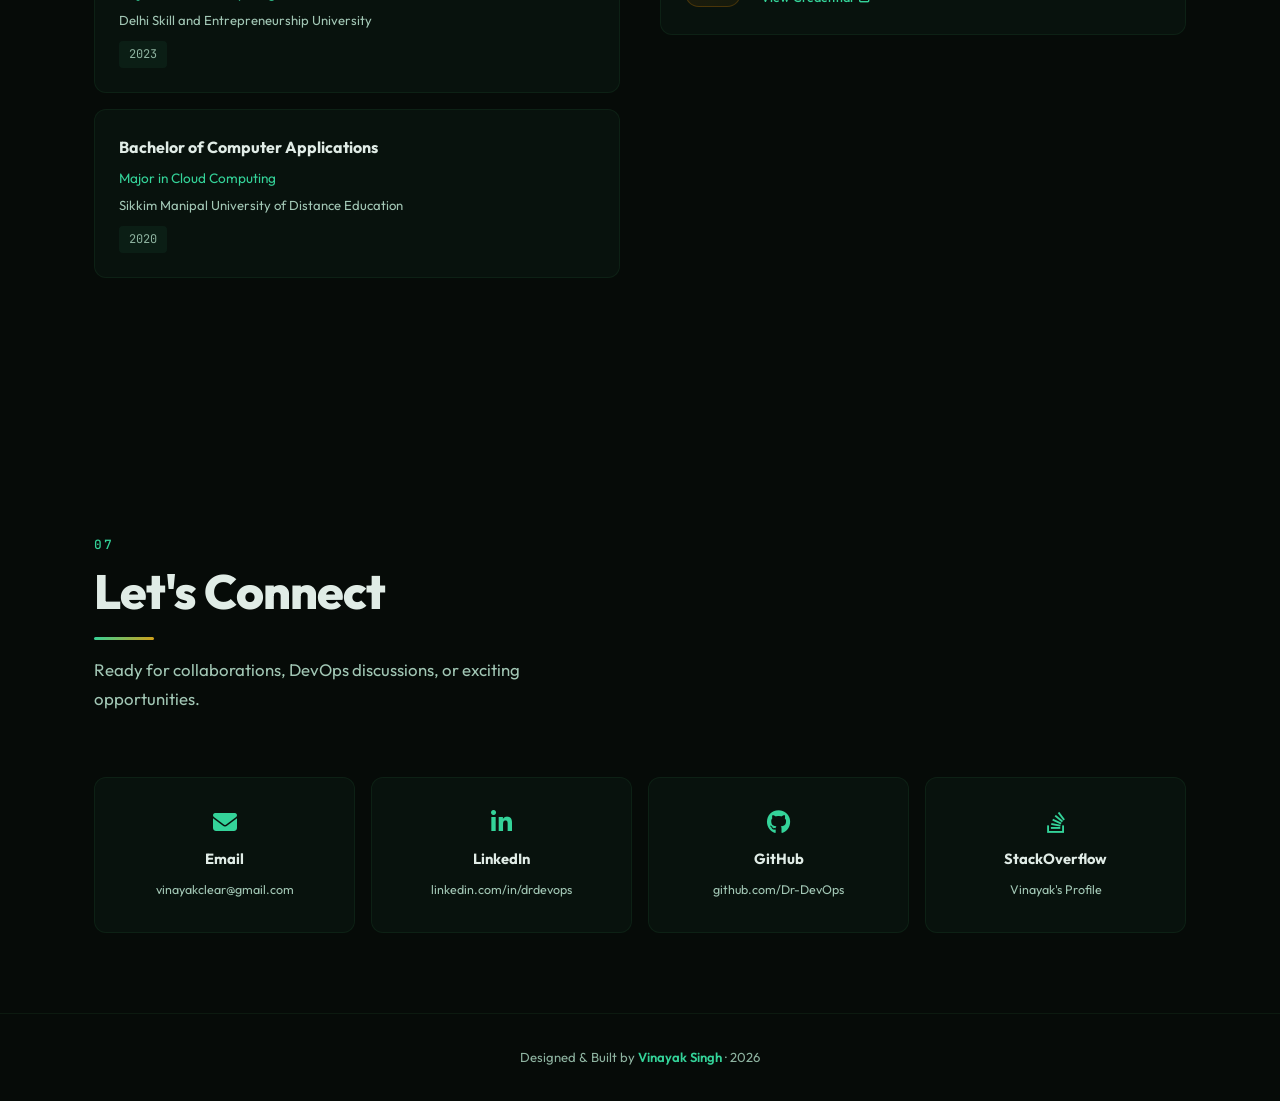
==== commit d3a93ccf: "perf: load google fonts asynchronously and defer script.js loading" ====
--- a/index.html
+++ b/index.html
@@ -89,8 +89,8 @@
     <link rel="preconnect" href="https://fonts.googleapis.com">
     <link rel="preconnect" href="https://fonts.gstatic.com" crossorigin>
 
-    <!-- Fonts -->
-    <link href="https://fonts.googleapis.com/css2?family=JetBrains+Mono:wght@300;400;500;700&family=Outfit:wght@300;400;500;600;700;800;900&display=swap" rel="stylesheet">
+    <link rel="preload" href="https://fonts.googleapis.com/css2?family=JetBrains+Mono:wght@300;400;500;700&family=Outfit:wght@300;400;500;600;700;800;900&display=swap" as="style" onload="this.onload=null;this.rel='stylesheet'">
+    <noscript><link rel="stylesheet" href="https://fonts.googleapis.com/css2?family=JetBrains+Mono:wght@300;400;500;700&family=Outfit:wght@300;400;500;600;700;800;900&display=swap"></noscript>
     <link rel="stylesheet" href="https://cdnjs.cloudflare.com/ajax/libs/font-awesome/6.4.0/css/all.min.css" media="print" onload="this.media='all'">
 
     <!-- Styles -->
@@ -473,6 +473,6 @@
         </div>
     </footer>
 
-    <script src="./script.js"></script>
+    <script src="./script.js" defer></script>
 </body>
 </html>
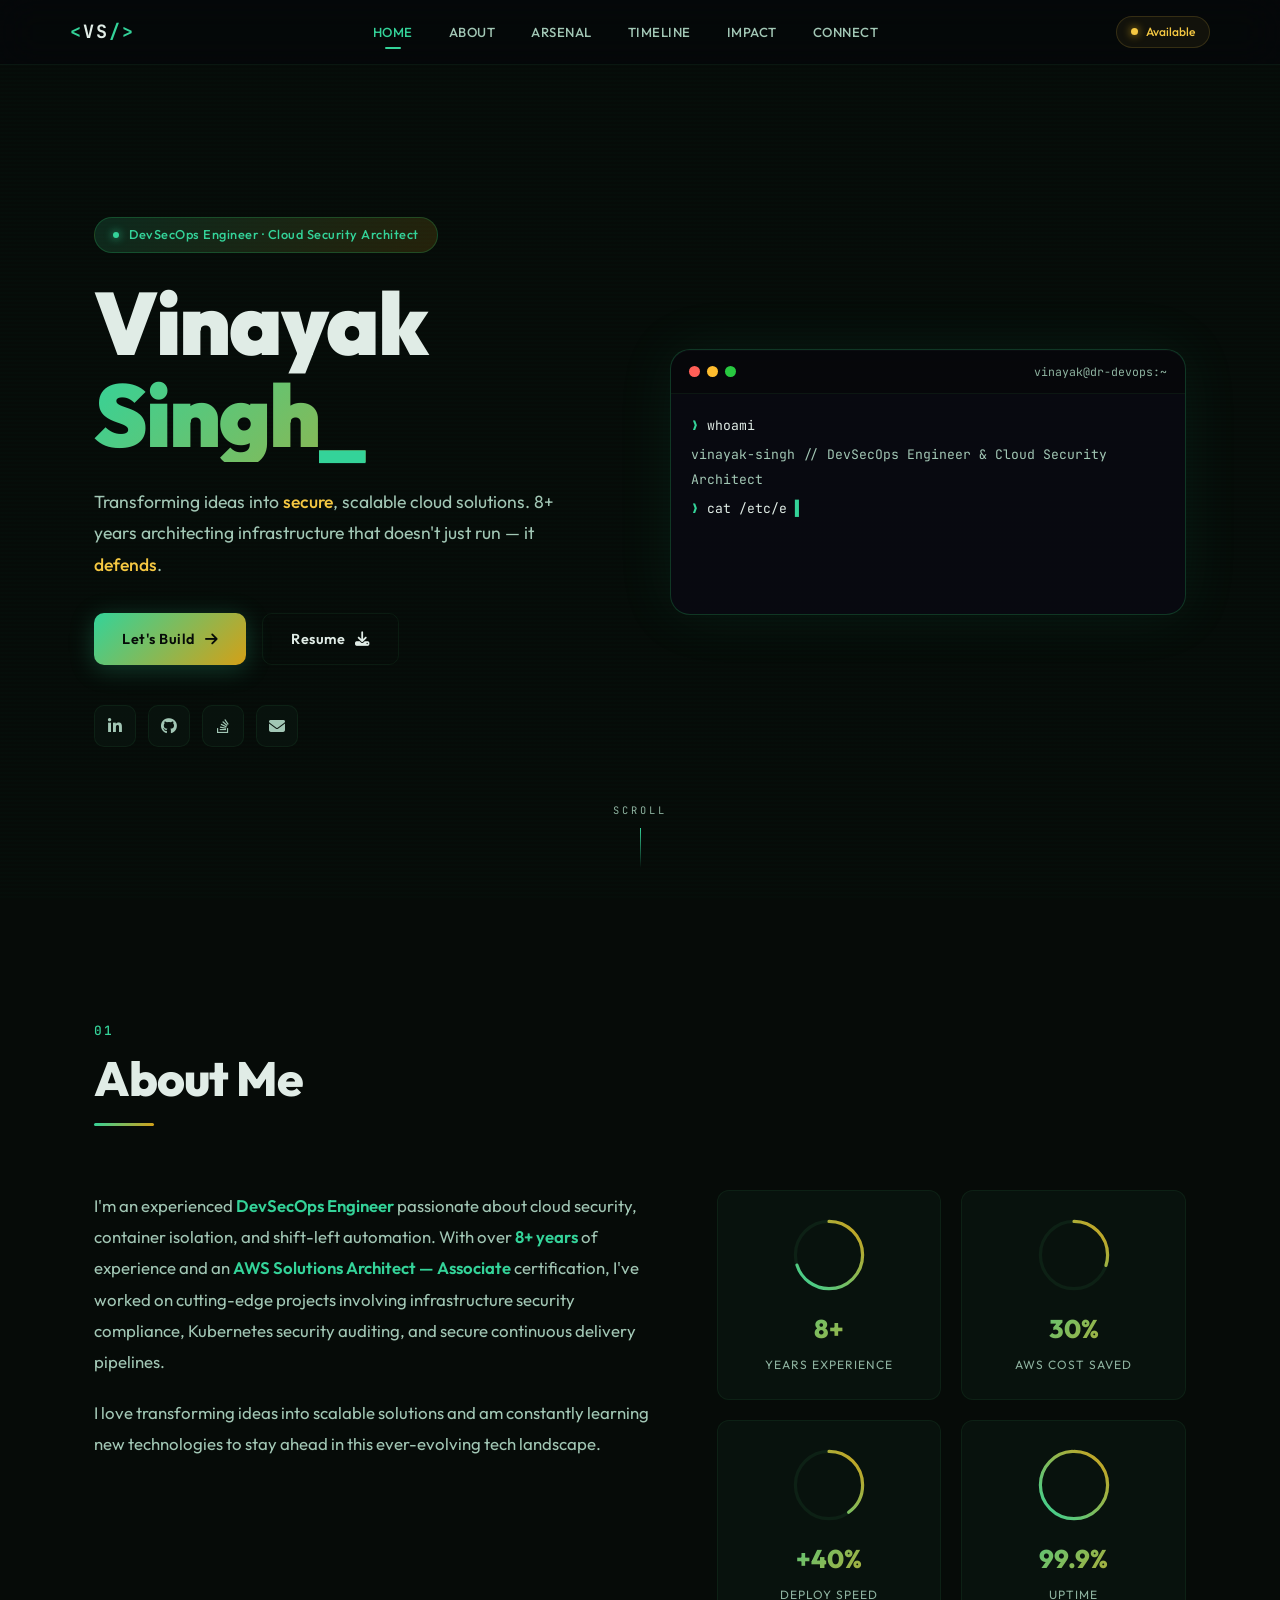
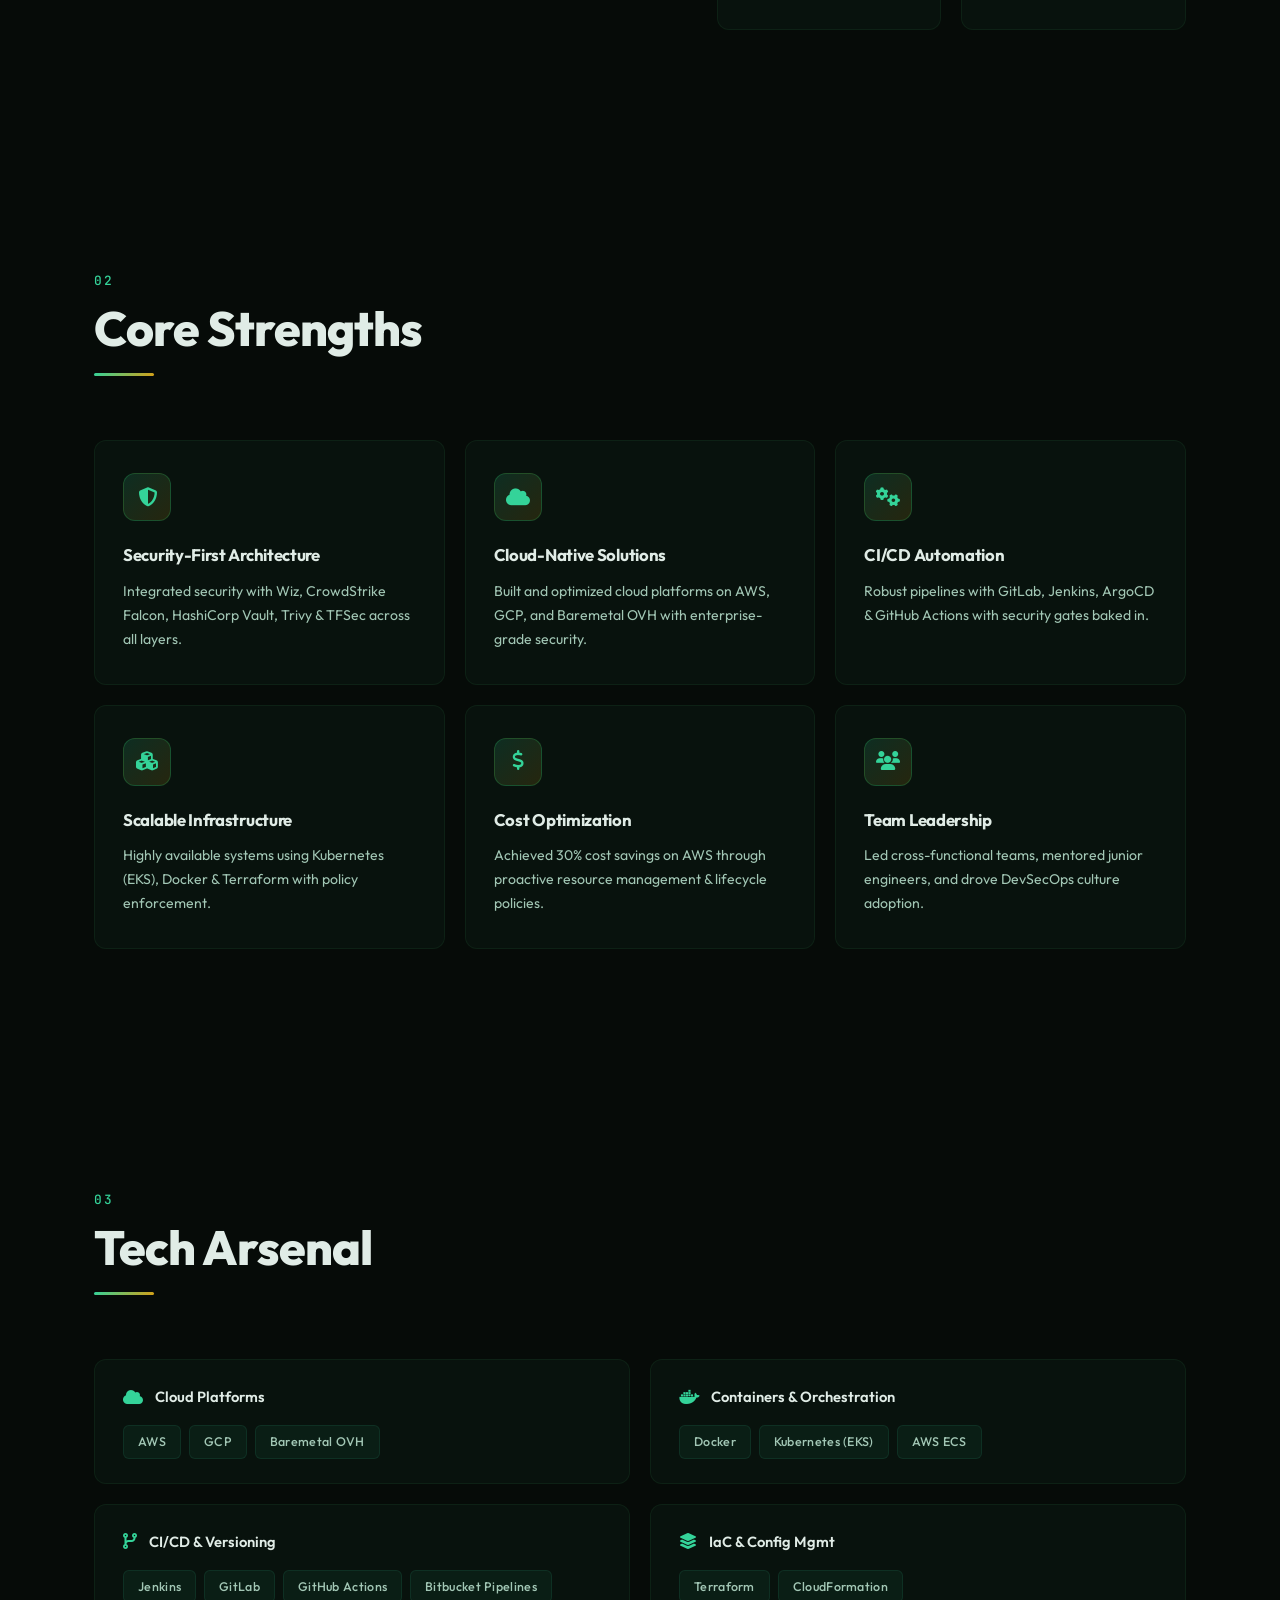
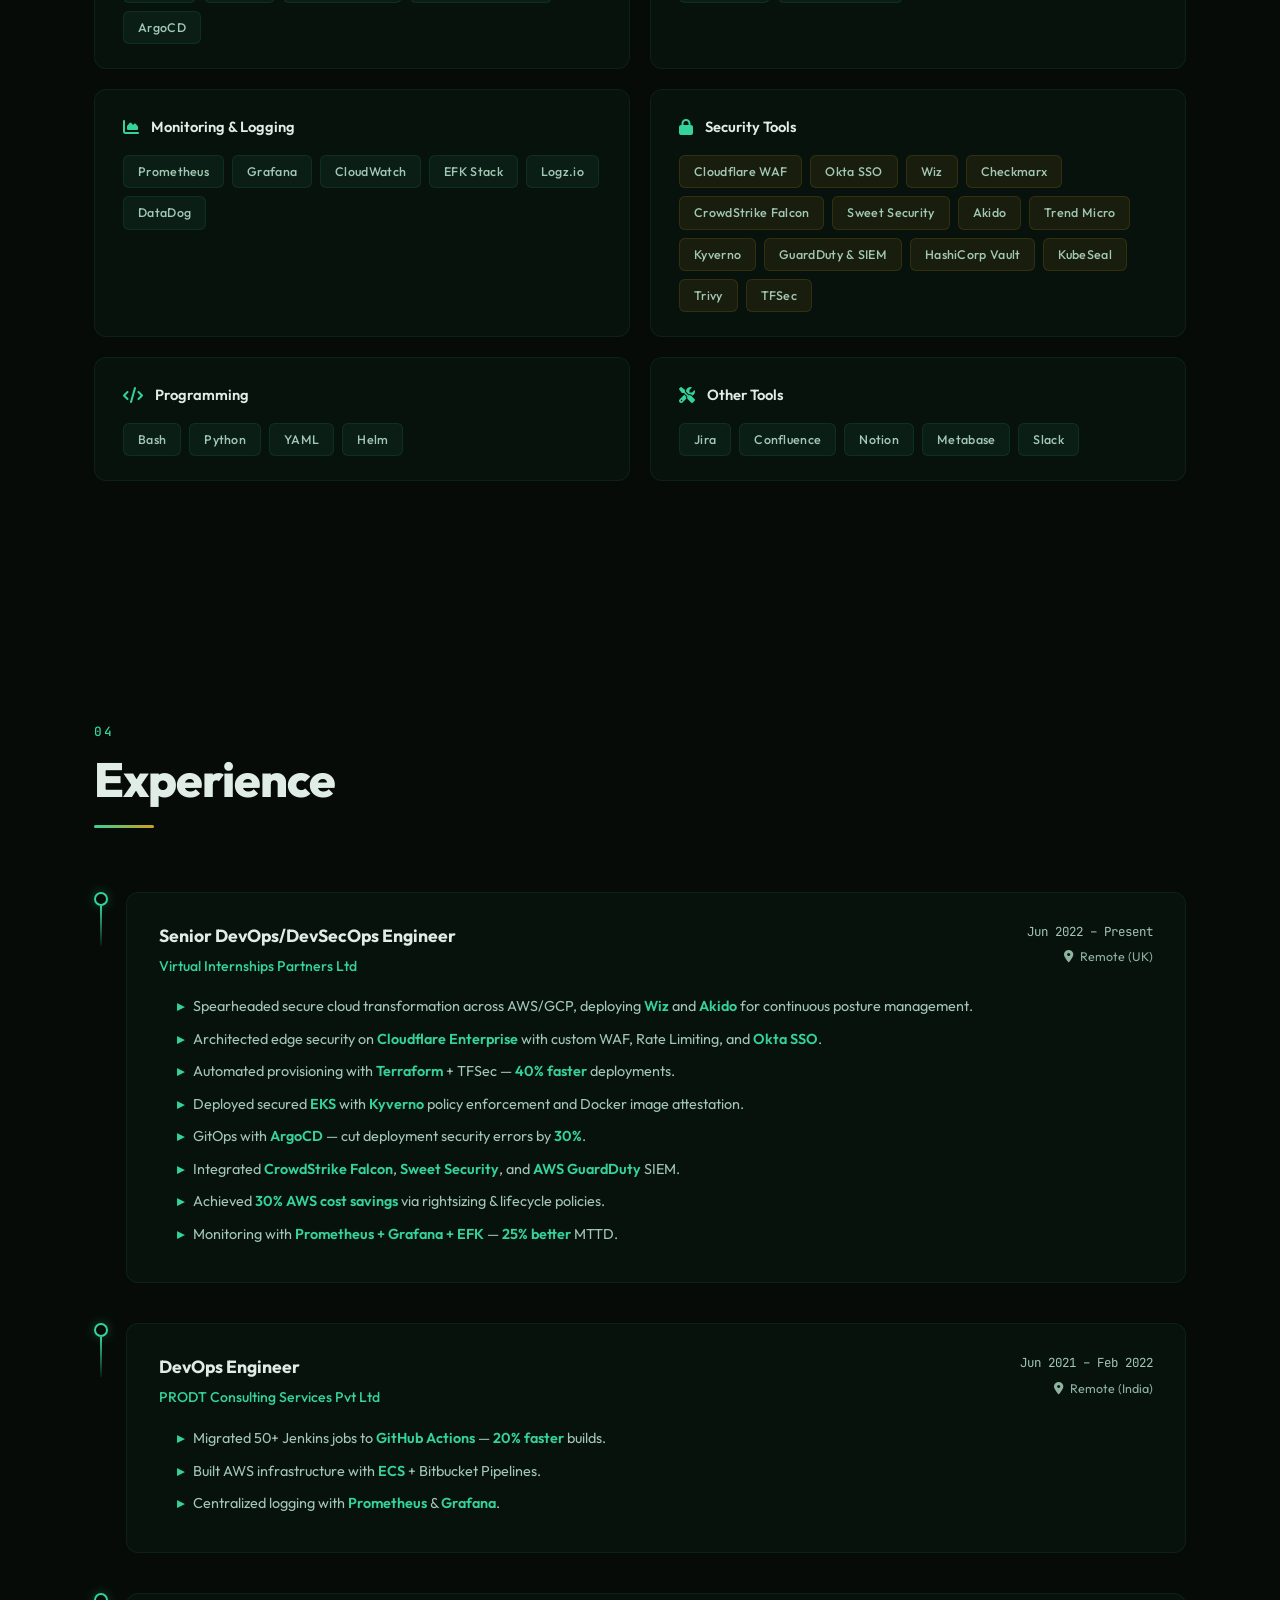
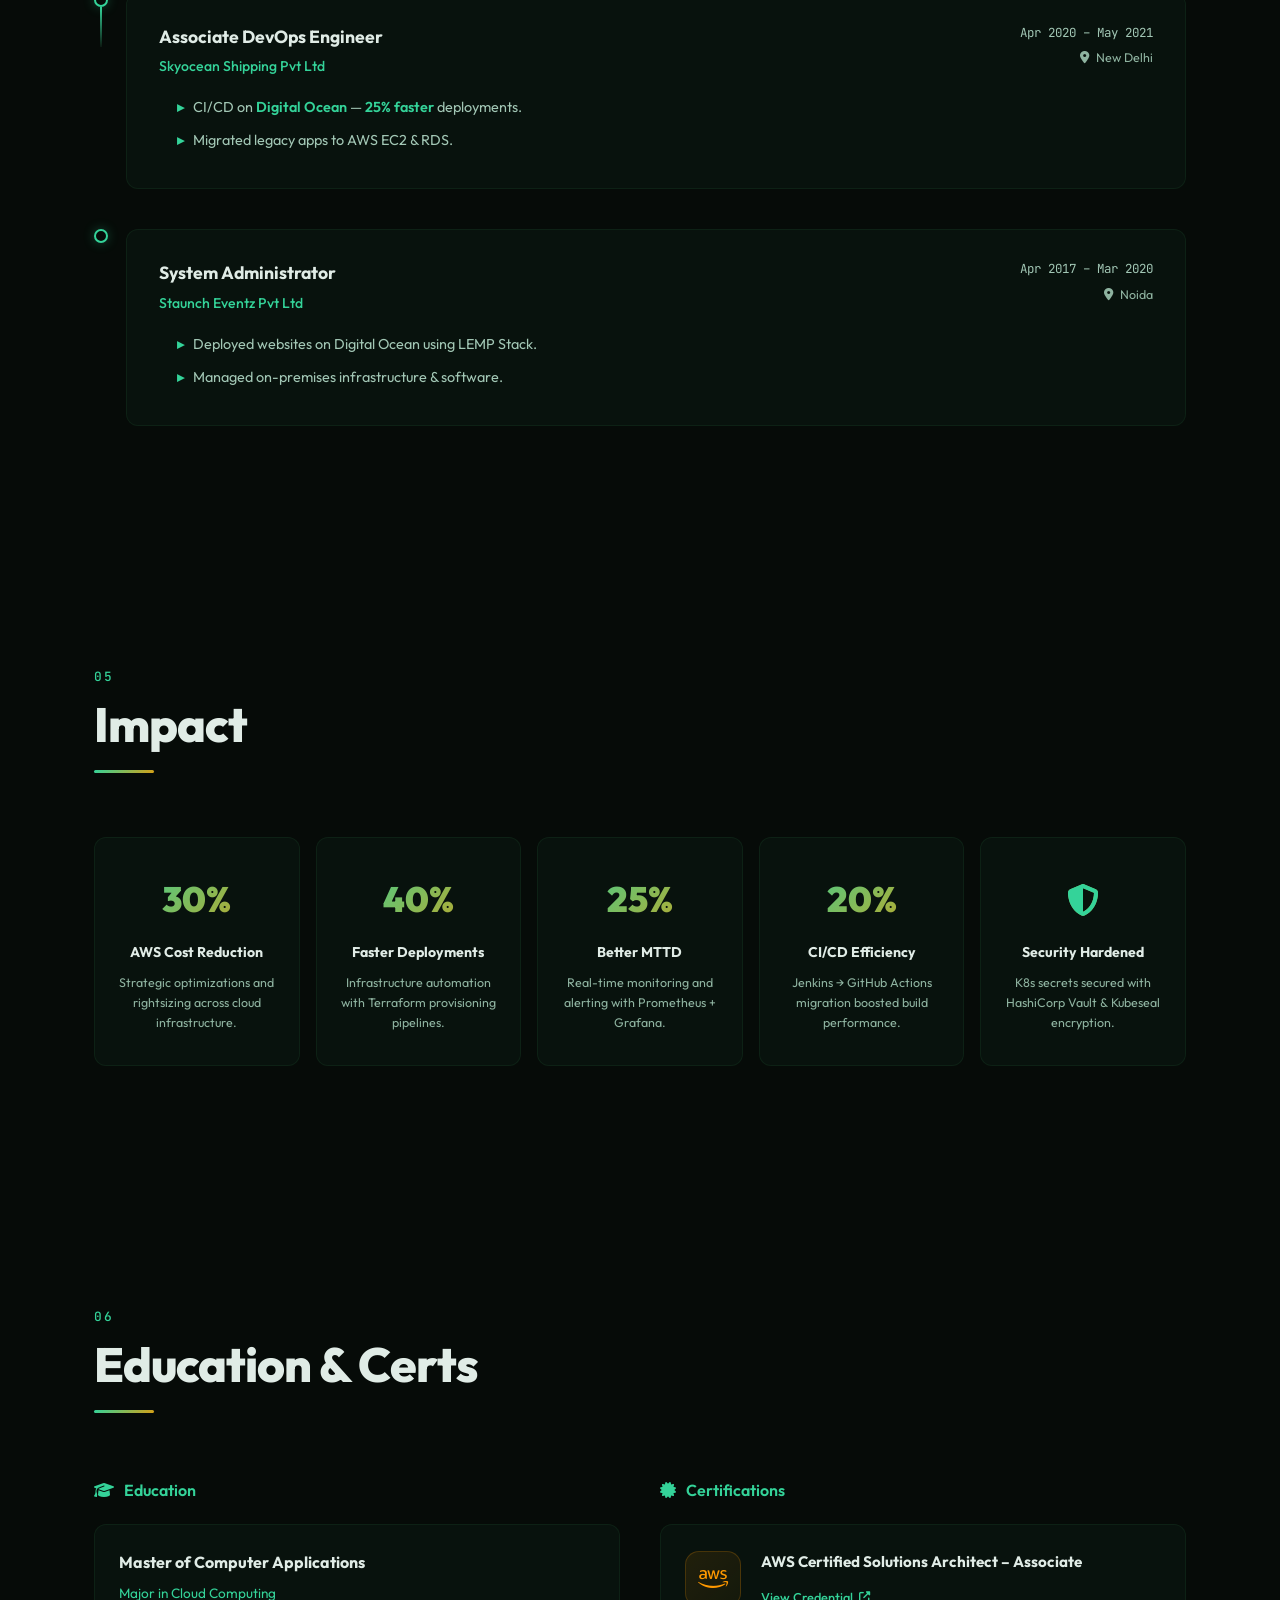
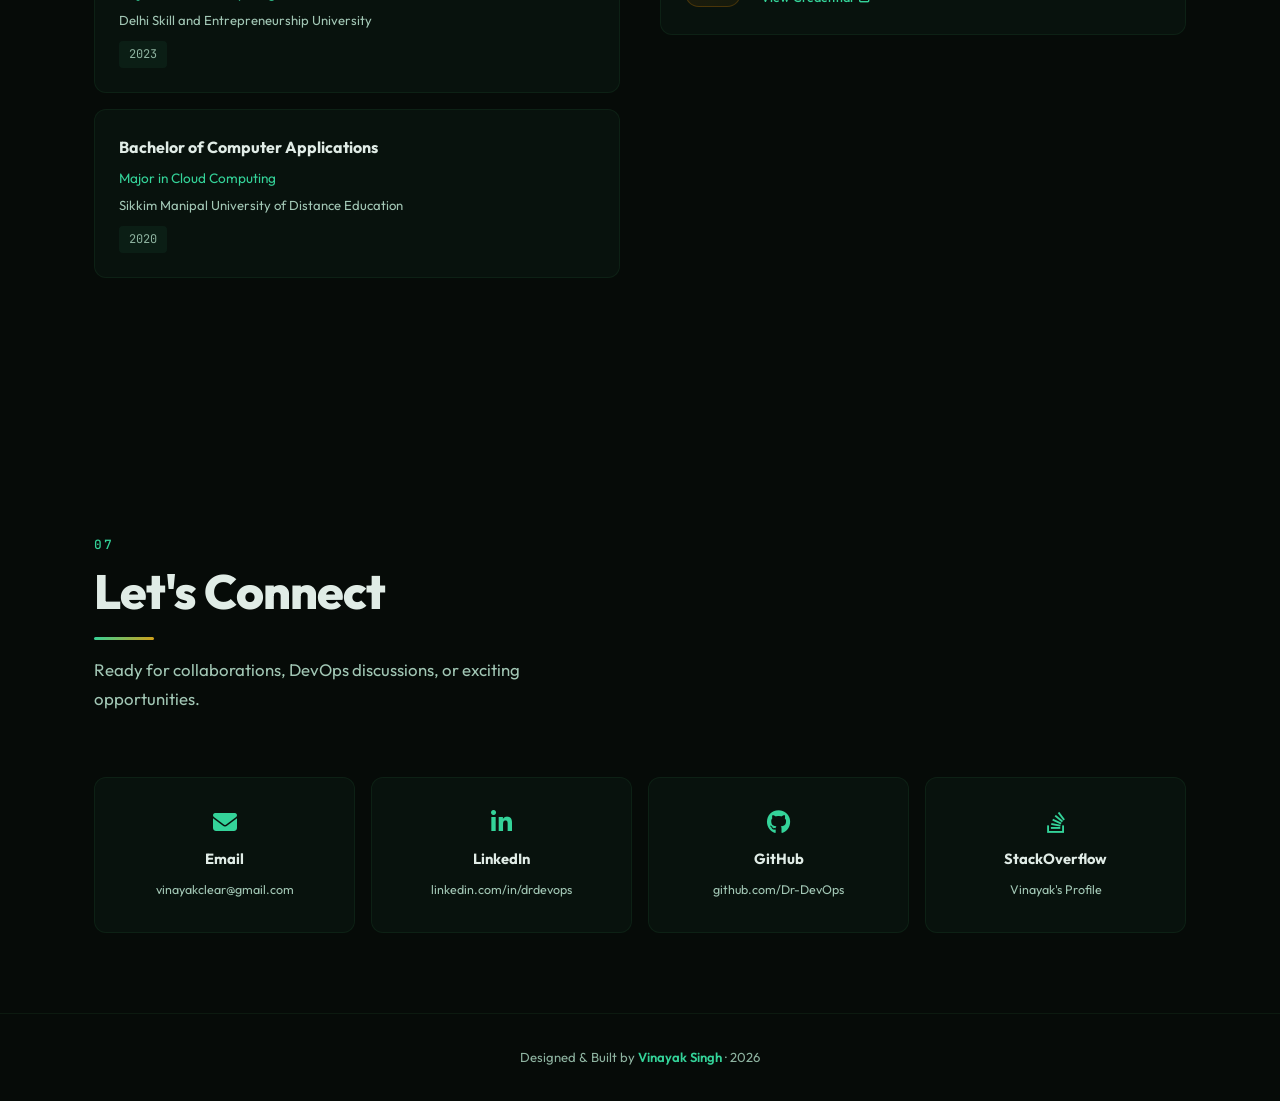
==== commit 46297b8e: "feat: upgrade experience to 8+ years, enhance terminal with EKS and Falco, and disable LCP/FCP Light" ====
--- a/index.html
+++ b/index.html
@@ -3,8 +3,8 @@
 <head>
     <meta charset="UTF-8">
     <meta name="viewport" content="width=device-width, initial-scale=1.0">
-    <title>Vinayak Singh — DevSecOps Engineer & Cloud Security Architect | 7+ Years</title>
-    <meta name="description" content="Vinayak Singh — Senior DevSecOps Engineer with 7+ years building secure cloud infrastructure on AWS, GCP & Kubernetes. AWS Certified Solutions Architect. Available for hire.">
+    <title>Vinayak Singh — DevSecOps Engineer & Cloud Security Architect | 8+ Years</title>
+    <meta name="description" content="Vinayak Singh — Senior DevSecOps Engineer with 8+ years building secure cloud infrastructure on AWS, GCP & Kubernetes. AWS Certified Solutions Architect. Available for hire.">
     <meta name="keywords" content="DevSecOps Engineer, Cloud Security Architect, AWS Solutions Architect, Kubernetes Security, Terraform, Docker, CI/CD, Vinayak Singh, DevOps Engineer, Cloud Infrastructure, Container Security, GitOps, ArgoCD">
     <meta name="author" content="Vinayak Singh">
     <meta name="robots" content="index, follow, max-snippet:-1, max-image-preview:large">
@@ -21,14 +21,14 @@
     <meta property="og:type" content="website">
     <meta property="og:site_name" content="Vinayak Singh — Portfolio">
     <meta property="og:title" content="Vinayak Singh — DevSecOps Engineer & Cloud Security Architect">
-    <meta property="og:description" content="7+ years crafting secure, scalable cloud solutions with AWS, GCP, Kubernetes, Terraform, and automated security scanning. Open to opportunities.">
+    <meta property="og:description" content="8+ years crafting secure, scalable cloud solutions with AWS, GCP, Kubernetes, Terraform, and automated security scanning. Open to opportunities.">
     <meta property="og:url" content="https://dr-devops.github.io/">
     <meta property="og:locale" content="en_US">
 
     <!-- Twitter Card -->
     <meta name="twitter:card" content="summary_large_image">
     <meta name="twitter:title" content="Vinayak Singh — DevSecOps Engineer & Cloud Security Architect">
-    <meta name="twitter:description" content="7+ years crafting secure cloud solutions with AWS, GCP, Kubernetes & Terraform. AWS Certified.">
+    <meta name="twitter:description" content="8+ years crafting secure cloud solutions with AWS, GCP, Kubernetes & Terraform. AWS Certified.">
 
     <!-- JSON-LD Structured Data -->
     <script type="application/ld+json">
@@ -38,7 +38,7 @@
         "name": "Vinayak Singh",
         "url": "https://dr-devops.github.io/",
         "jobTitle": "Senior DevSecOps Engineer",
-        "description": "Experienced DevSecOps Engineer with 7+ years in cloud security, container orchestration, and infrastructure automation.",
+        "description": "Experienced DevSecOps Engineer with 8+ years in cloud security, container orchestration, and infrastructure automation.",
         "email": "vinayakclear@gmail.com",
         "sameAs": [
             "https://www.linkedin.com/in/drdevops",
@@ -154,7 +154,7 @@
                     <span class="hero__title-line">Vinayak</span>
                     <span class="hero__title-line hero__title-line--accent">Singh<span class="hero__cursor" aria-hidden="true">_</span></span>
                 </h1>
-                <p class="hero__subtitle">Transforming ideas into <em>secure</em>, scalable cloud solutions. 7+ years architecting infrastructure that doesn't just run — it <em>defends</em>.</p>
+                <p class="hero__subtitle">Transforming ideas into <em>secure</em>, scalable cloud solutions. 8+ years architecting infrastructure that doesn't just run — it <em>defends</em>.</p>
                 <div class="hero__actions">
                     <a href="#contact" class="btn btn--primary" id="hero-connect-btn">
                         <span>Let's Build</span>
@@ -202,13 +202,13 @@
             </div>
             <div class="about">
                 <div class="about__text">
-                    <p>I'm an experienced <strong>DevSecOps Engineer</strong> passionate about cloud security, container isolation, and shift-left automation. With over <strong>7+ years</strong> of experience and an <strong>AWS Solutions Architect — Associate</strong> certification, I've worked on cutting-edge projects involving infrastructure security compliance, Kubernetes security auditing, and secure continuous delivery pipelines.</p>
+                    <p>I'm an experienced <strong>DevSecOps Engineer</strong> passionate about cloud security, container isolation, and shift-left automation. With over <strong>8+ years</strong> of experience and an <strong>AWS Solutions Architect — Associate</strong> certification, I've worked on cutting-edge projects involving infrastructure security compliance, Kubernetes security auditing, and secure continuous delivery pipelines.</p>
                     <p>I love transforming ideas into scalable solutions and am constantly learning new technologies to stay ahead in this ever-evolving tech landscape.</p>
                 </div>
                 <div class="about__metrics">
                     <div class="metric-card">
                         <div class="metric-card__ring"><svg viewBox="0 0 100 100" aria-hidden="true"><circle cx="50" cy="50" r="42" class="metric-card__ring-bg"/><circle cx="50" cy="50" r="42" class="metric-card__ring-fill" data-percent="70"/></svg></div>
-                        <span class="metric-card__value">7+</span>
+                        <span class="metric-card__value">8+</span>
                         <span class="metric-card__label">Years Experience</span>
                     </div>
                     <div class="metric-card">
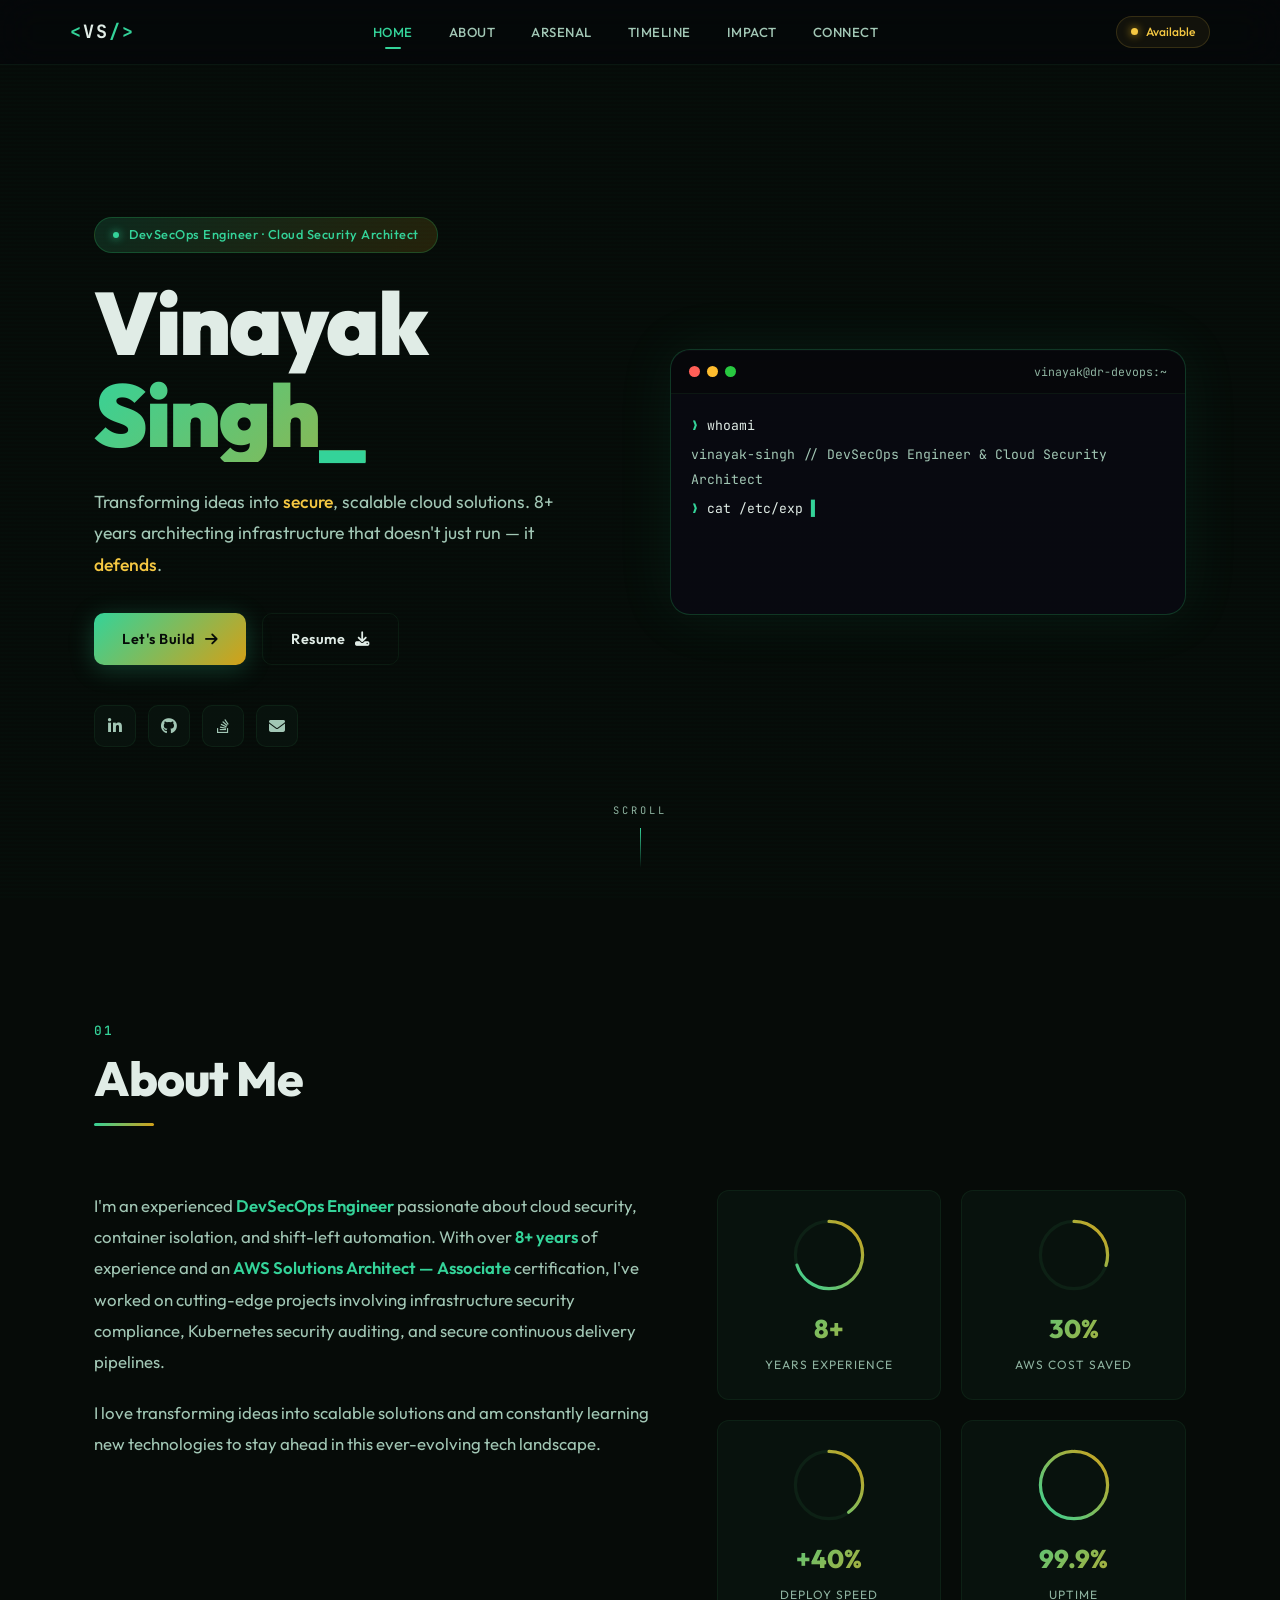
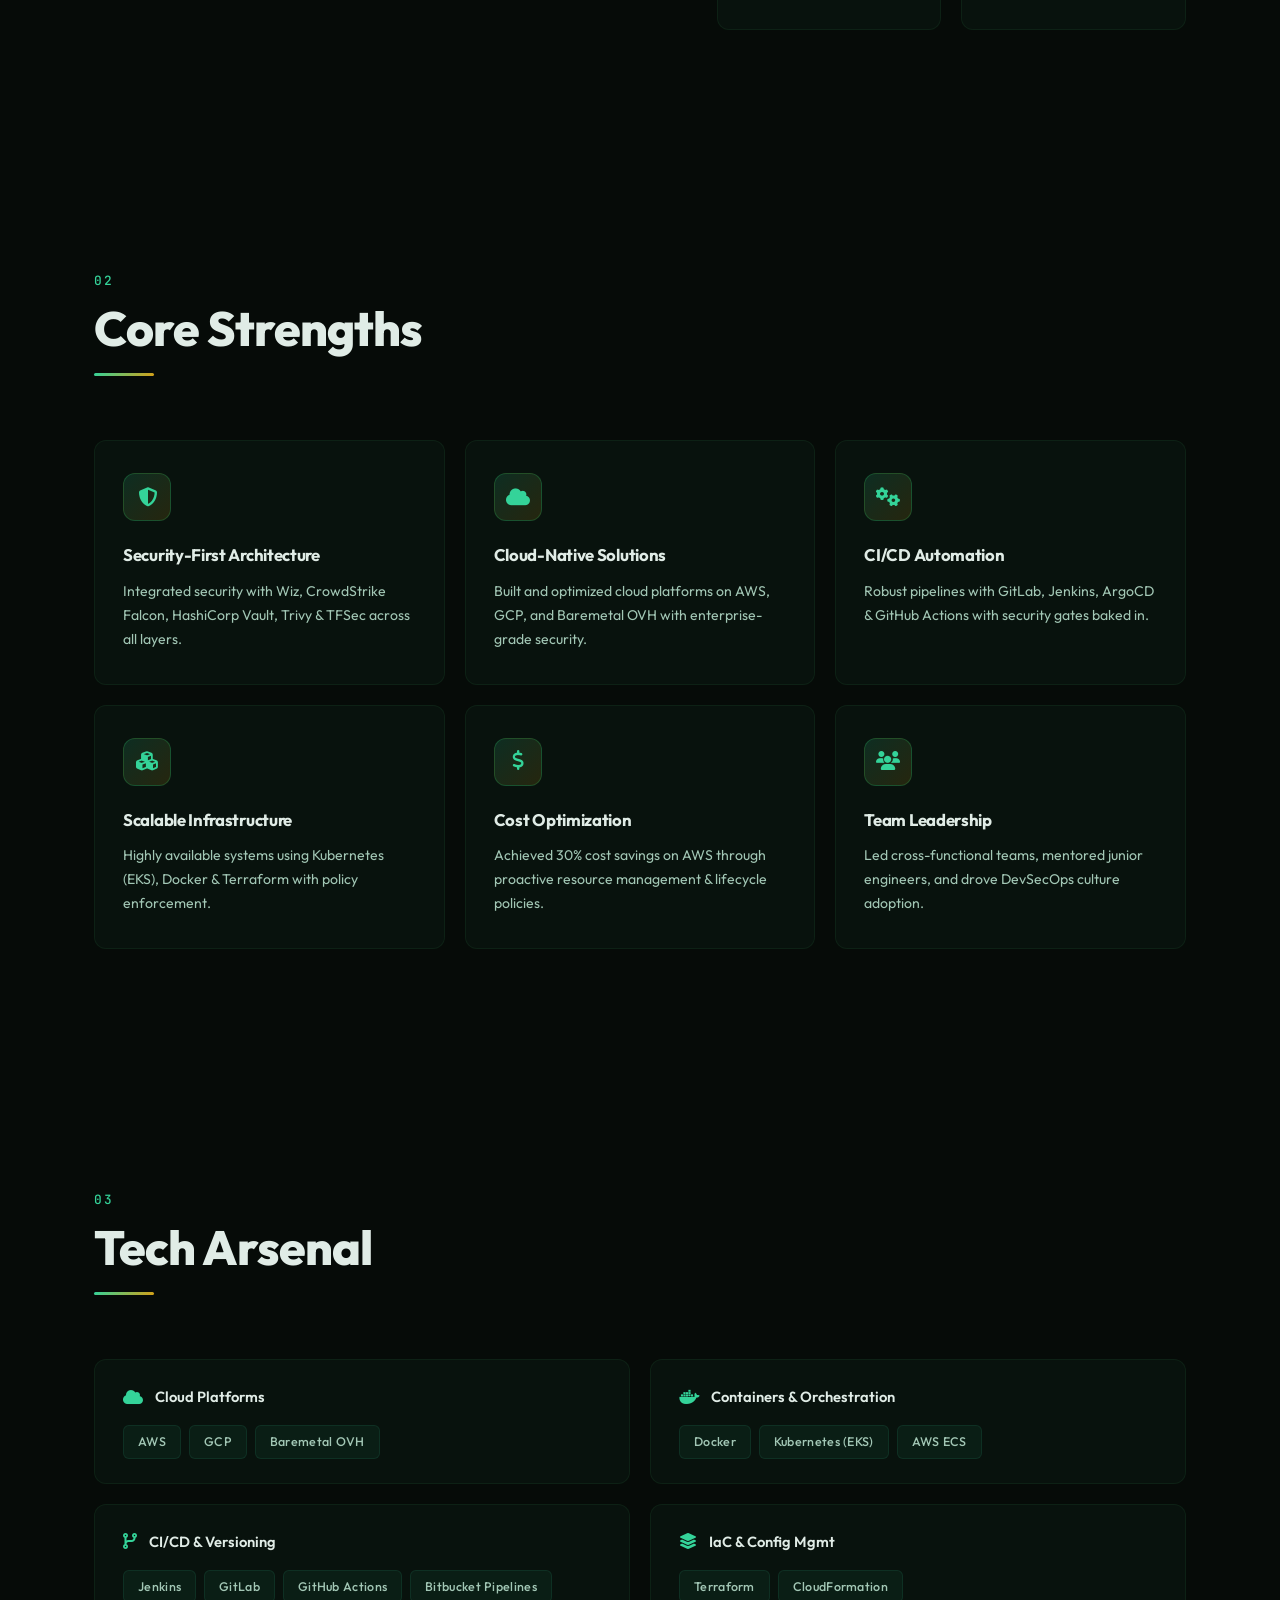
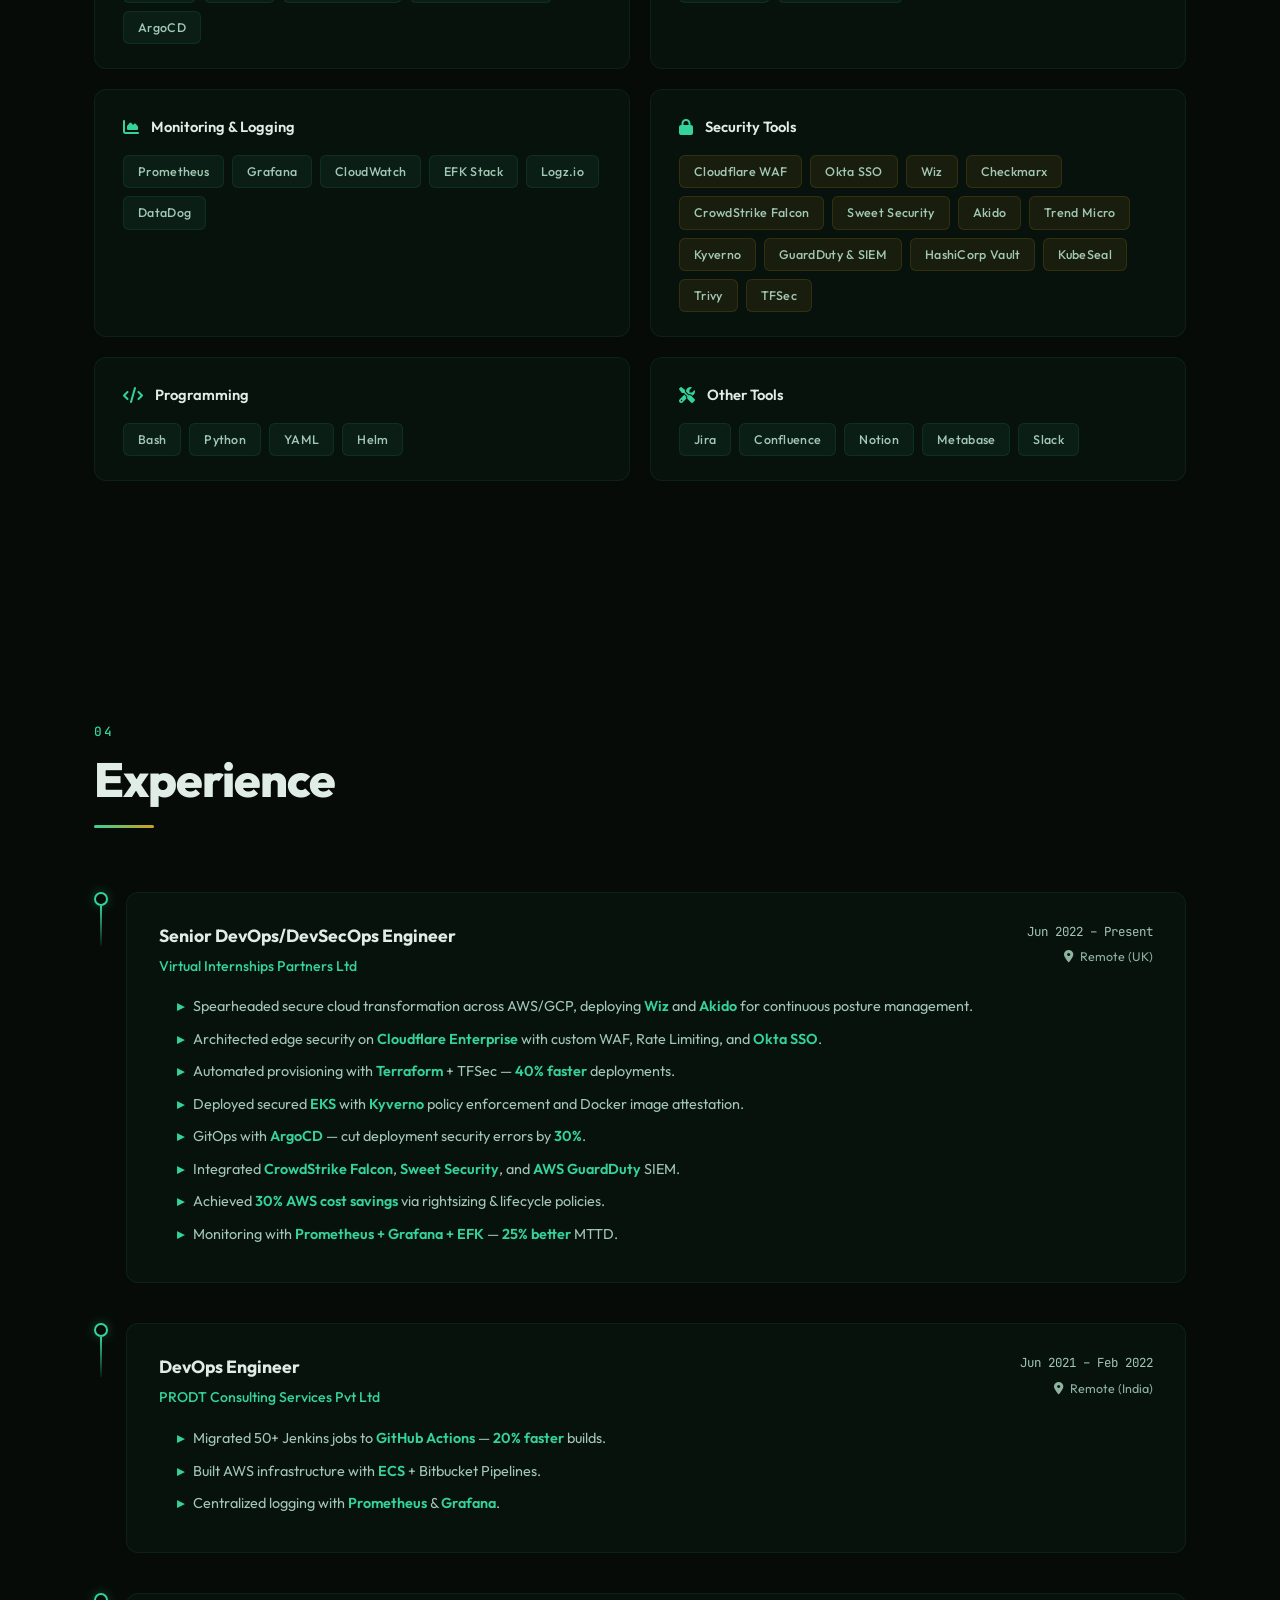
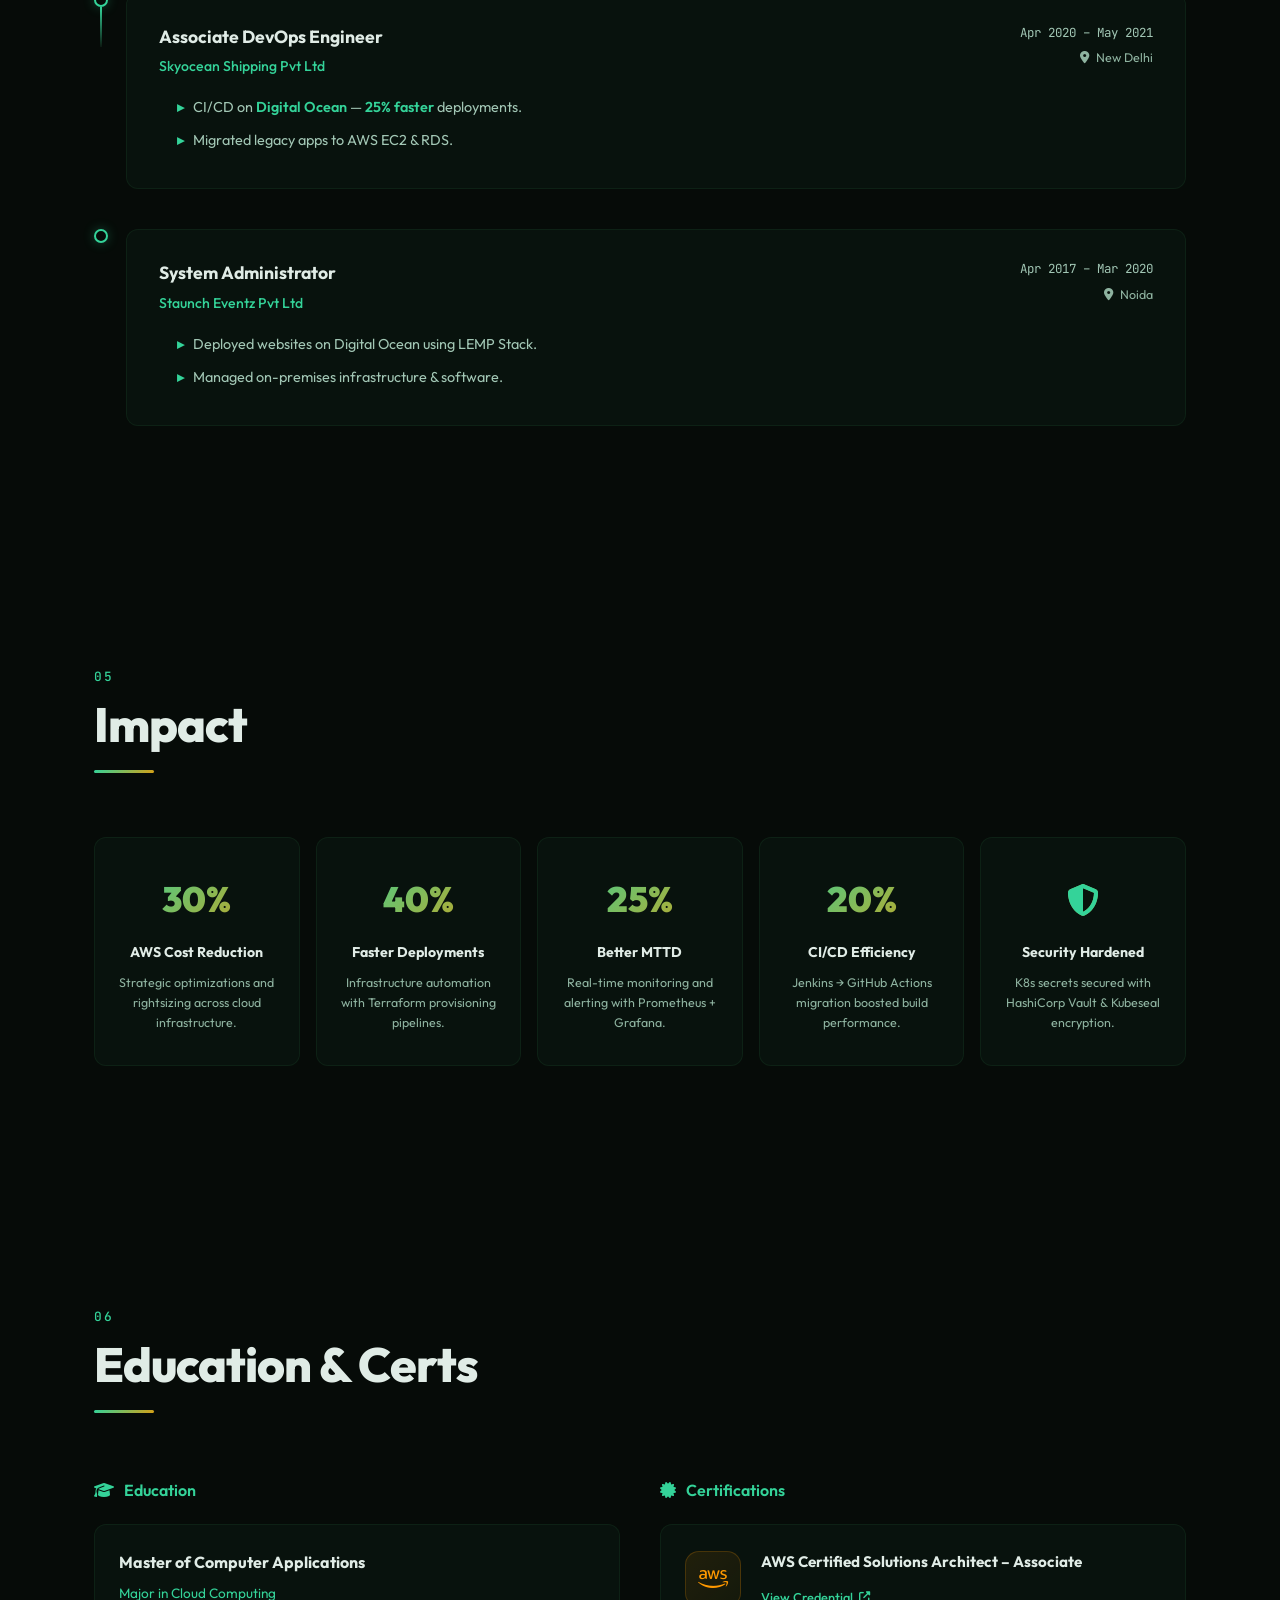
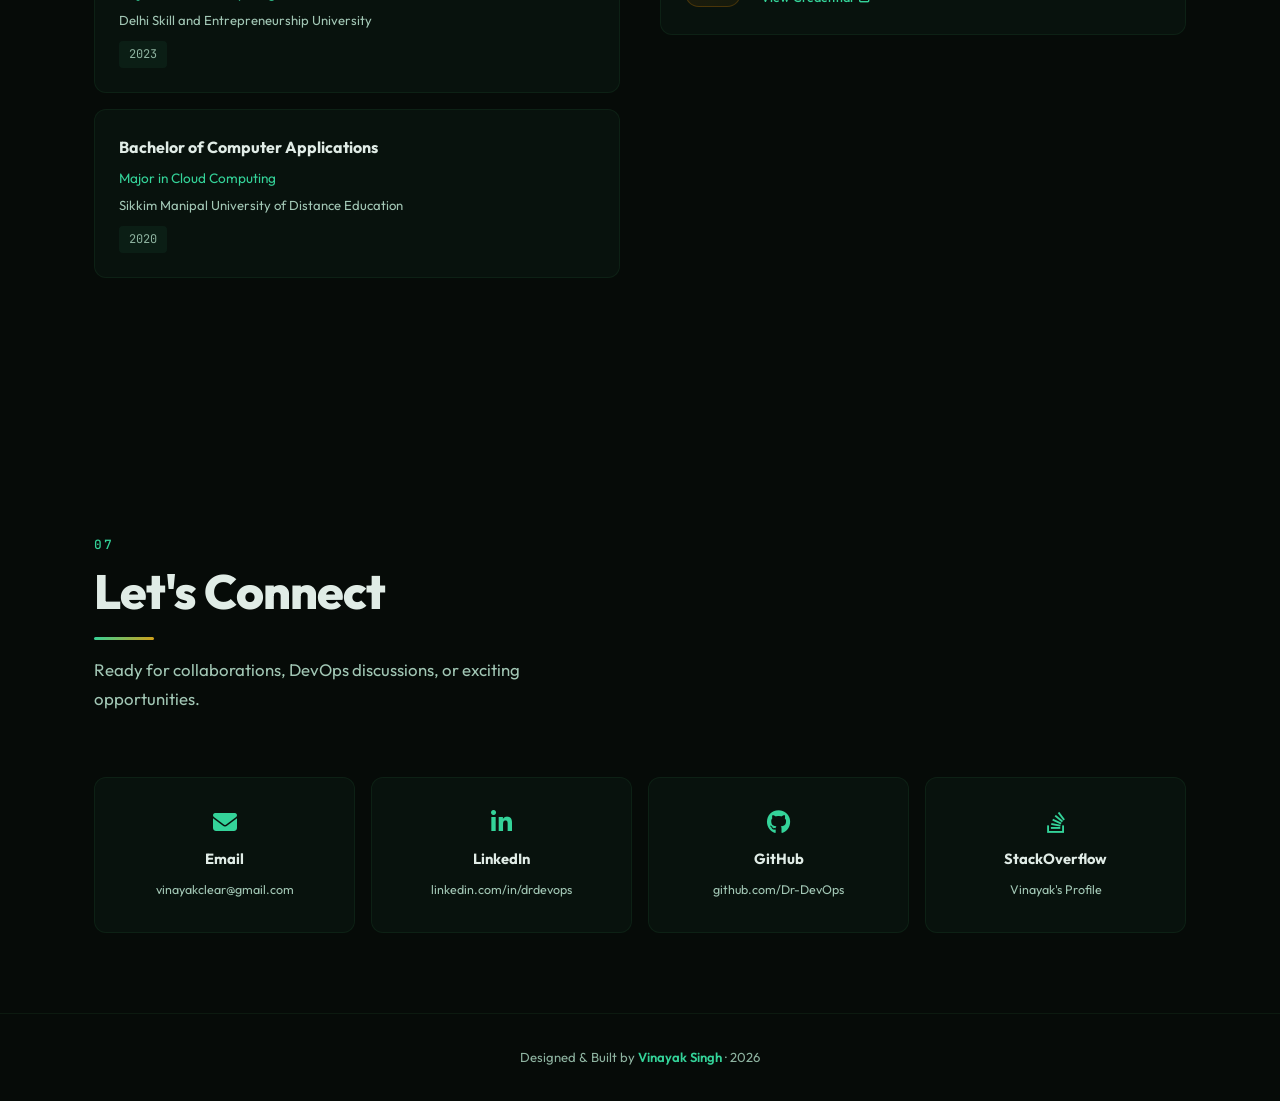
==== commit ca0899d4: "perf: inline CSS/JS assets and optimize terminal animation for strict Lighthouse compliance" ====
--- a/index.html
+++ b/index.html
@@ -89,8 +89,8 @@
     <link rel="preconnect" href="https://fonts.googleapis.com">
     <link rel="preconnect" href="https://fonts.gstatic.com" crossorigin>
 
-    <link rel="preload" href="https://fonts.googleapis.com/css2?family=JetBrains+Mono:wght@300;400;500;700&family=Outfit:wght@300;400;500;600;700;800;900&display=swap" as="style" onload="this.onload=null;this.rel='stylesheet'">
-    <noscript><link rel="stylesheet" href="https://fonts.googleapis.com/css2?family=JetBrains+Mono:wght@300;400;500;700&family=Outfit:wght@300;400;500;600;700;800;900&display=swap"></noscript>
+    <!-- Google Fonts -->
+    <link rel="stylesheet" href="https://fonts.googleapis.com/css2?family=JetBrains+Mono:wght@300;400;500;700&family=Outfit:wght@300;400;500;600;700;800;900&display=swap">
     <link rel="stylesheet" href="https://cdnjs.cloudflare.com/ajax/libs/font-awesome/6.4.0/css/all.min.css" media="print" onload="this.media='all'">
 
     <!-- Styles -->
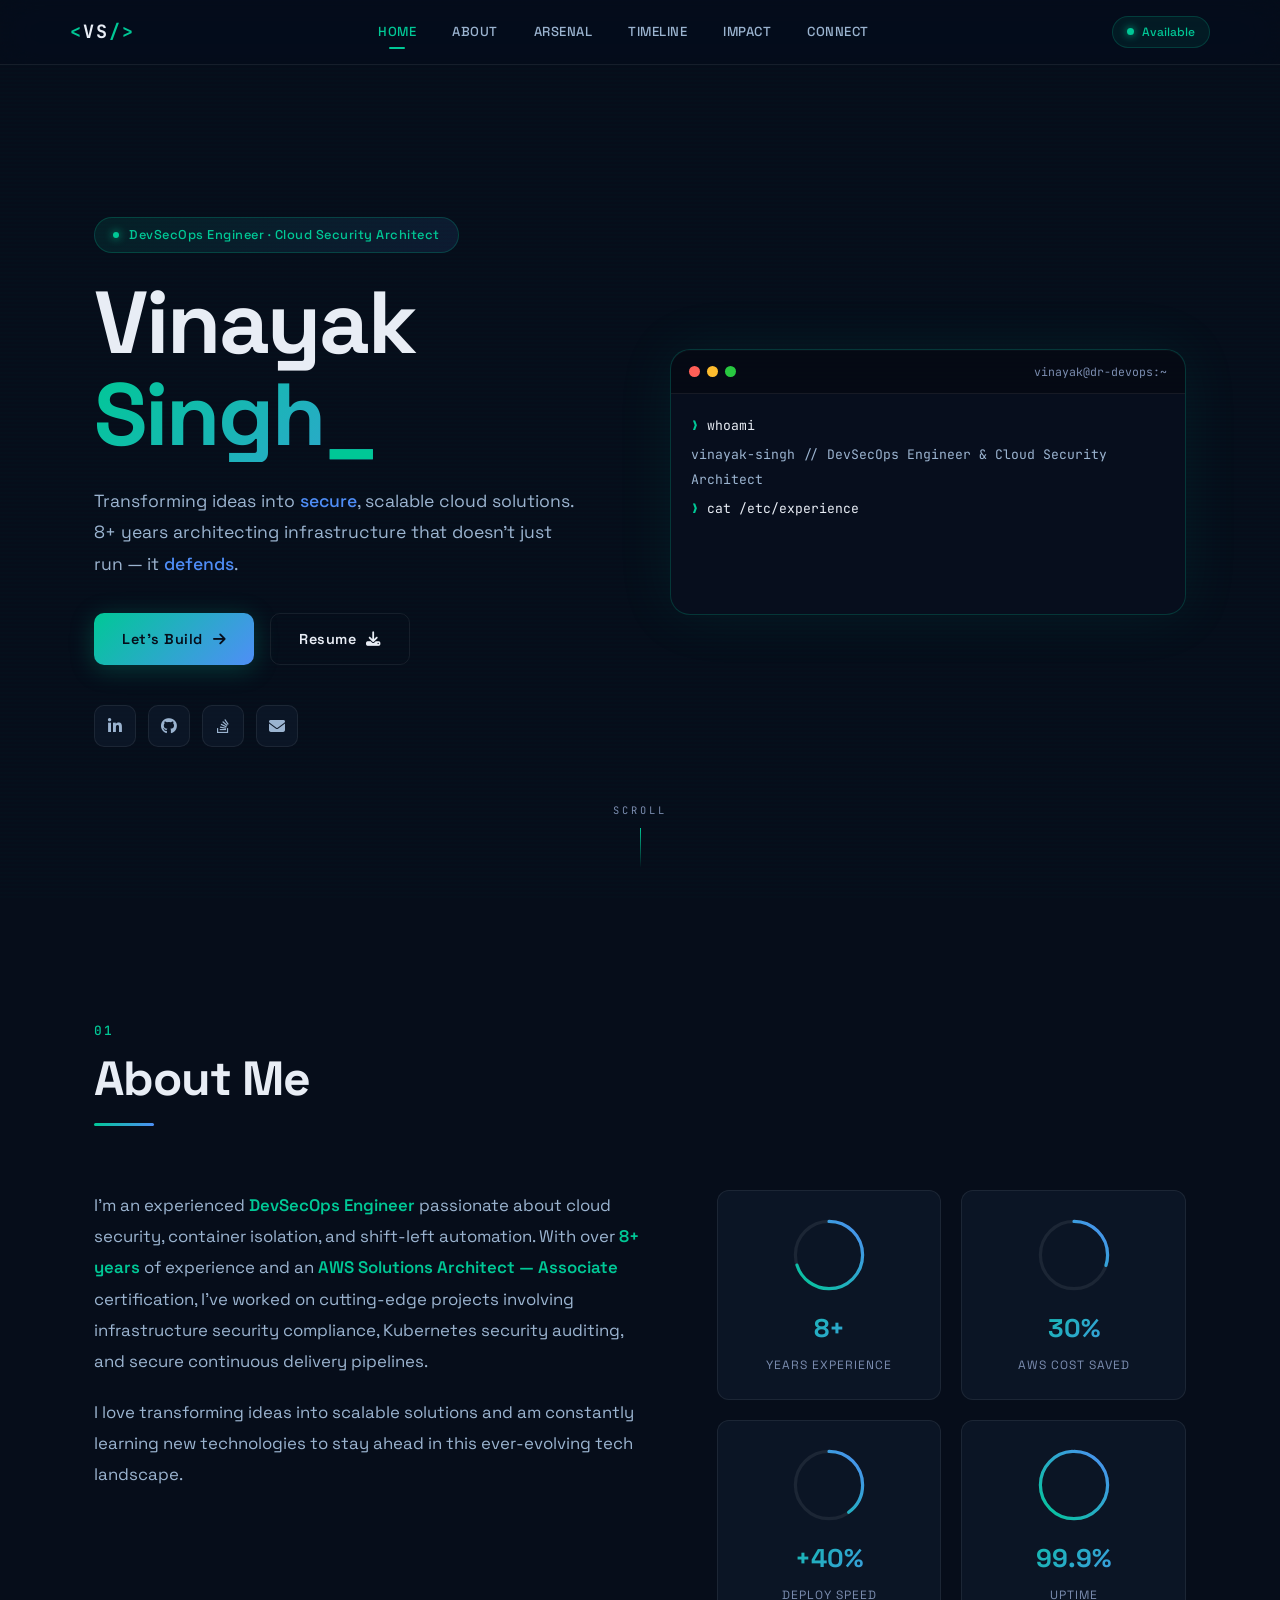
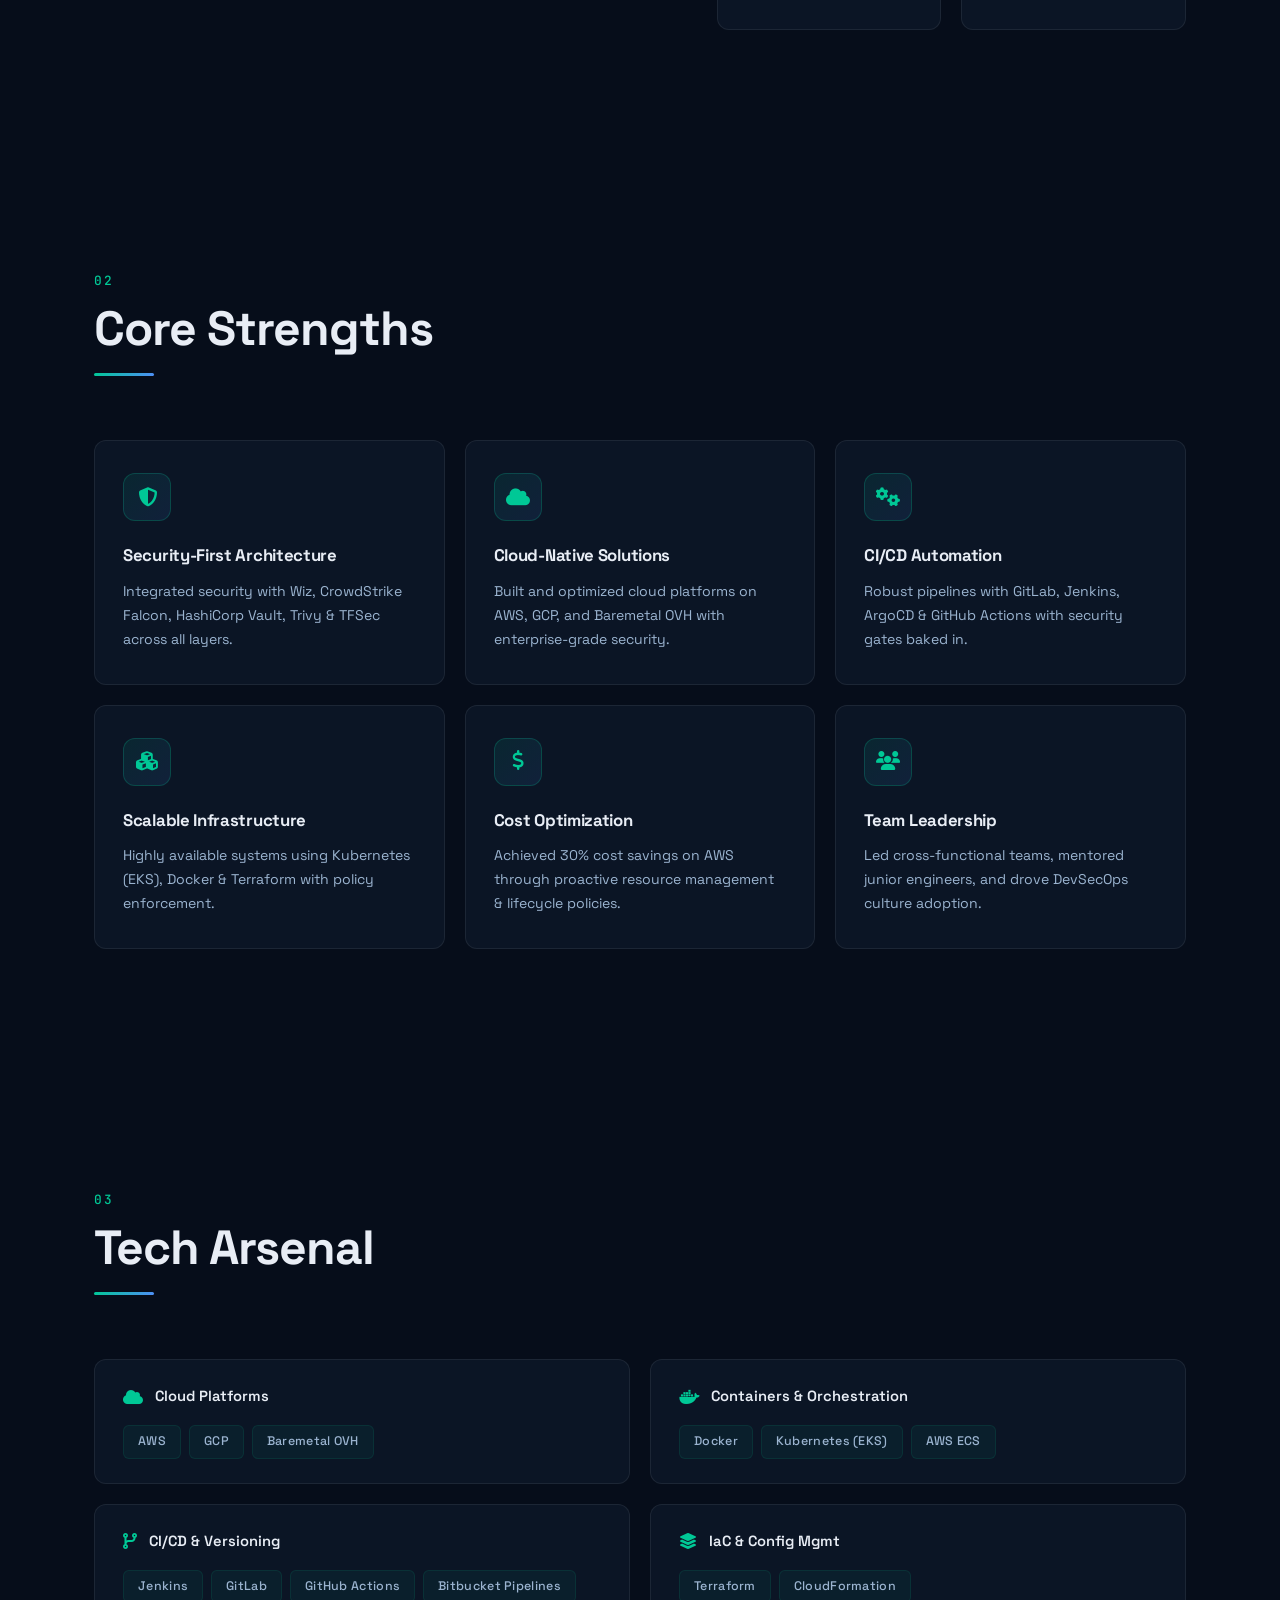
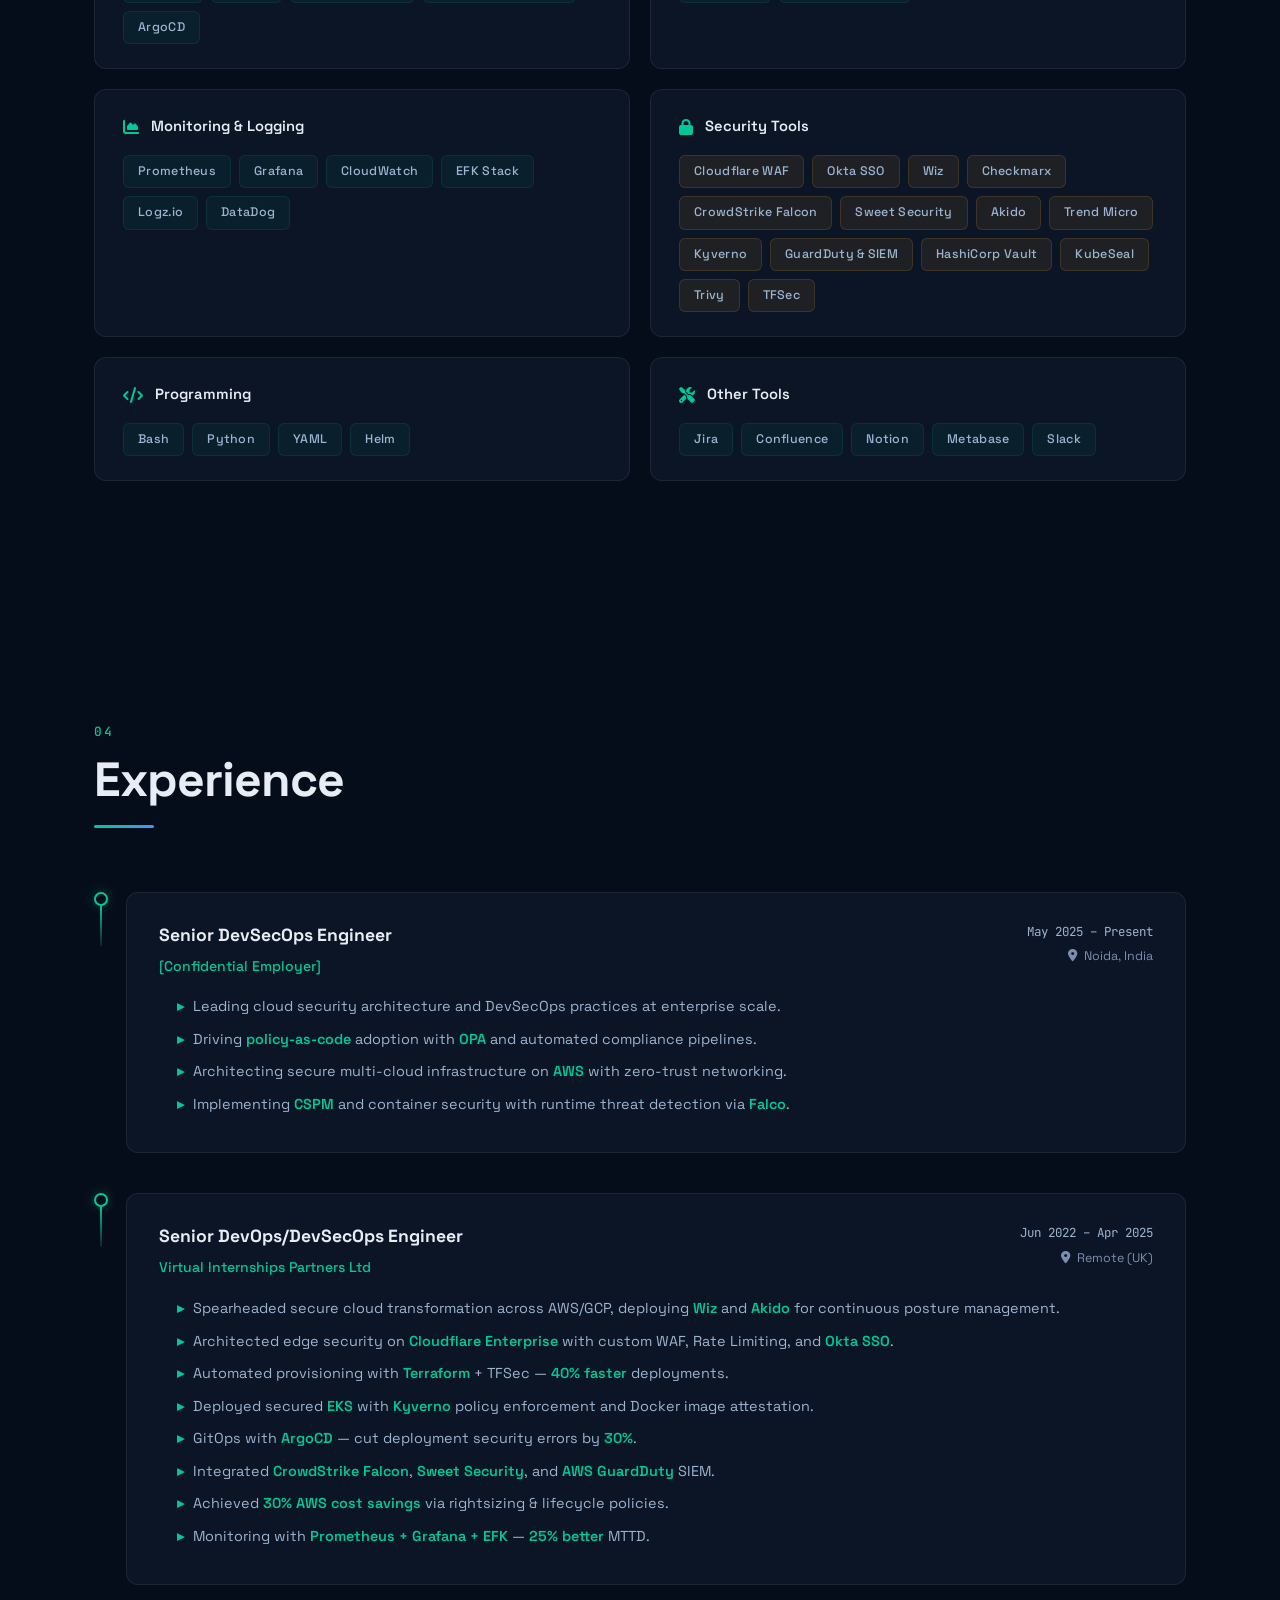
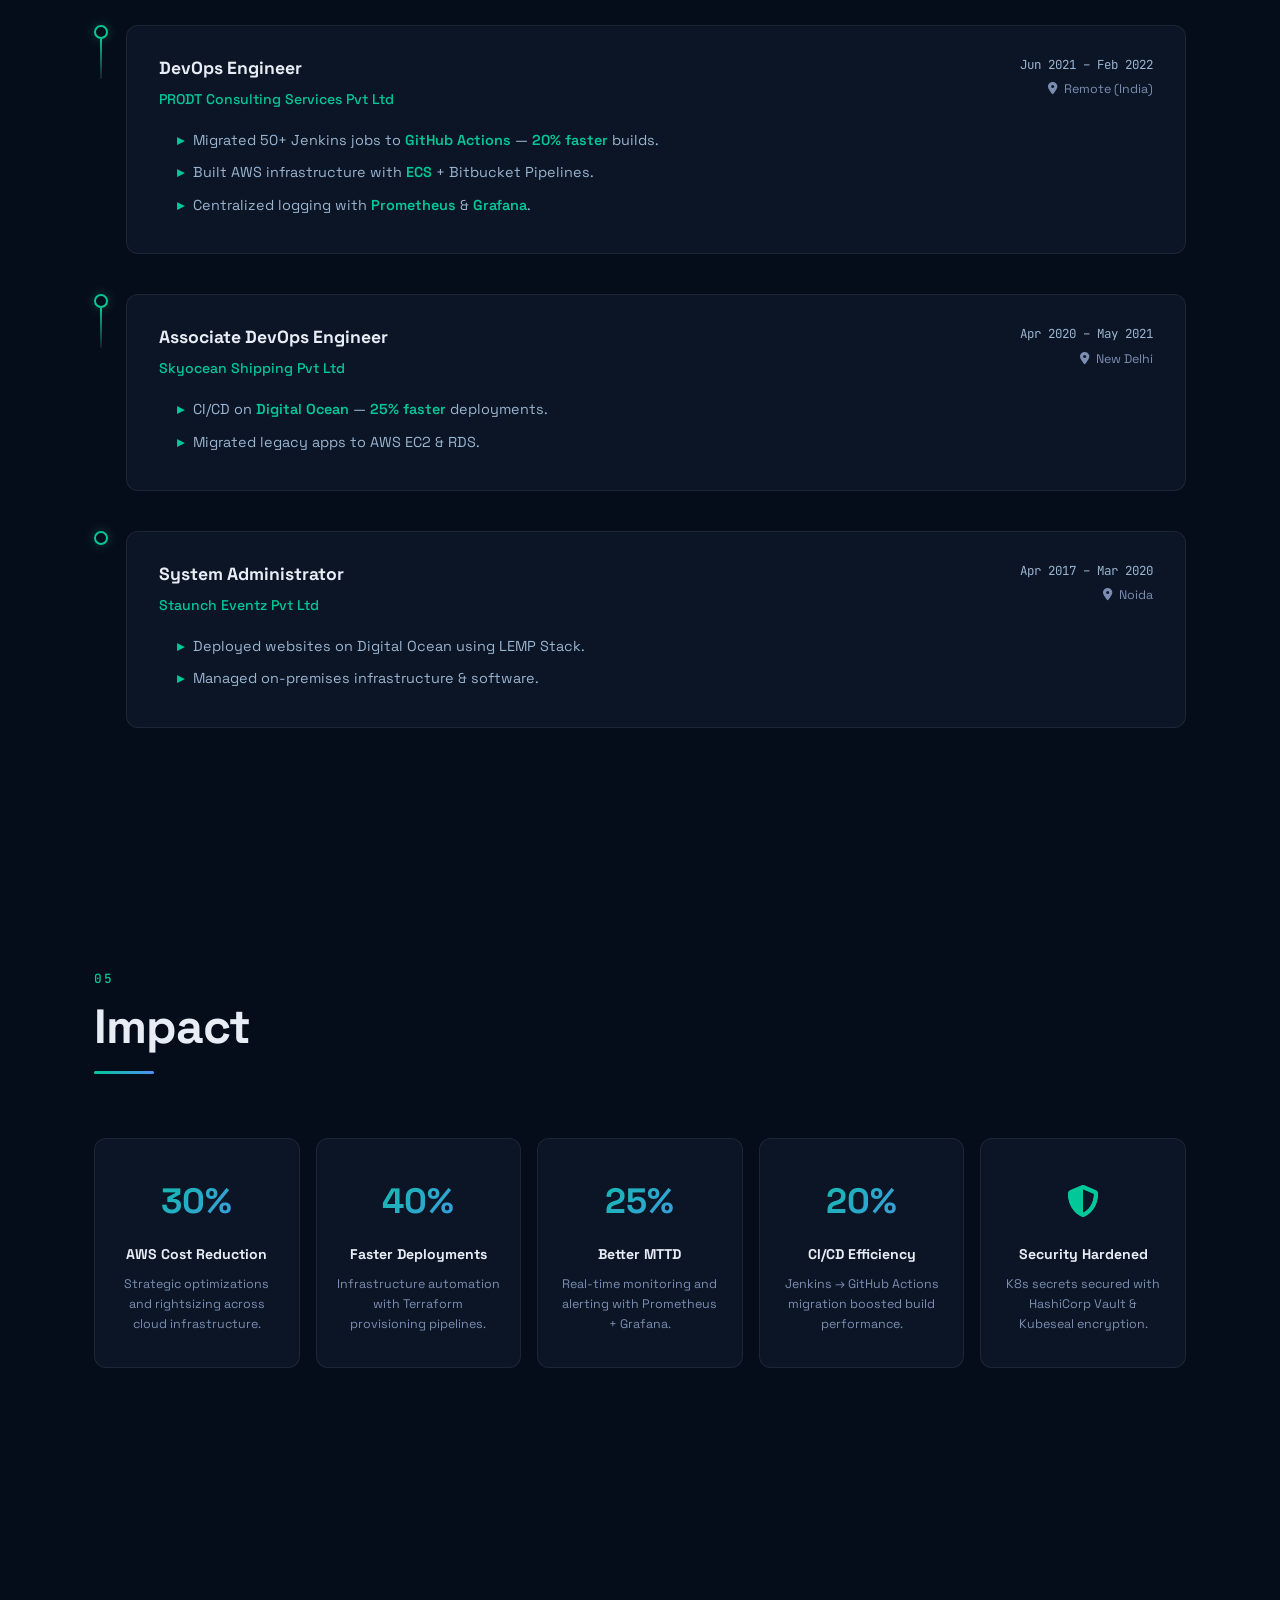
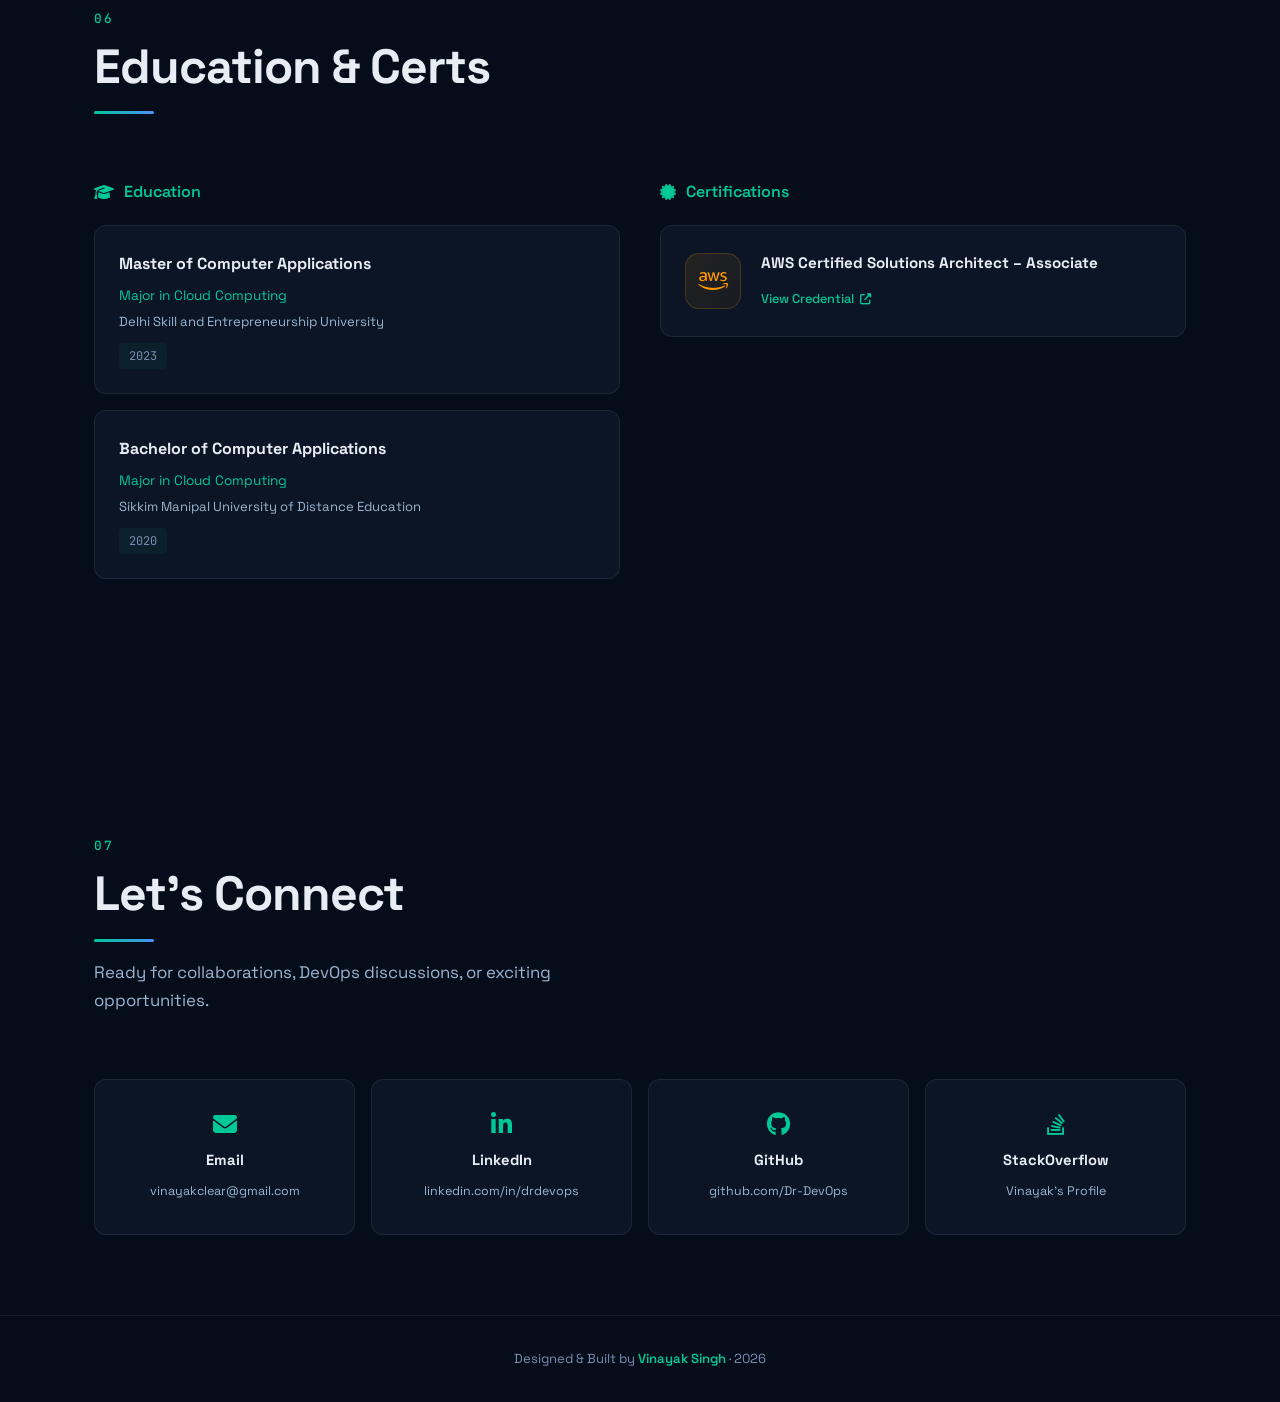
==== commit 6d273440: "feat(design): navy/teal redesign with Space Grotesk + current role entry - Replace green palette wit" ====
--- a/index.html
+++ b/index.html
@@ -9,7 +9,7 @@
     <meta name="author" content="Vinayak Singh">
     <meta name="robots" content="index, follow, max-snippet:-1, max-image-preview:large">
     <meta name="google-site-verification" content="GQAGkJNAt0Ga3WbofZUb5bF7bUM71X5_SHnfXn94Jv0" />
-    <meta name="theme-color" content="#0a0a0f">
+    <meta name="theme-color" content="#060D1A">
     <meta name="color-scheme" content="dark">
 
     <!-- Canonical -->
@@ -90,7 +90,7 @@
     <link rel="preconnect" href="https://fonts.gstatic.com" crossorigin>
 
     <!-- Google Fonts -->
-    <link rel="stylesheet" href="https://fonts.googleapis.com/css2?family=JetBrains+Mono:wght@300;400;500;700&family=Outfit:wght@300;400;500;600;700;800;900&display=swap">
+    <link rel="stylesheet" href="https://fonts.googleapis.com/css2?family=JetBrains+Mono:wght@400;500;700&family=Space+Grotesk:wght@400;500;600;700&family=Inter:wght@400;500;600&display=swap">
     <link rel="stylesheet" href="https://cdnjs.cloudflare.com/ajax/libs/font-awesome/6.4.0/css/all.min.css" media="print" onload="this.media='all'">
 
     <!-- Styles -->
@@ -332,8 +332,23 @@
                     <div class="timeline__marker"><span class="timeline__marker-dot"></span><span class="timeline__marker-line"></span></div>
                     <div class="timeline__card">
                         <div class="timeline__card-header">
+                            <div><h3>Senior DevSecOps Engineer</h3><span class="timeline__company">[Confidential Employer]</span></div>
+                            <div class="timeline__meta"><time class="timeline__date" datetime="2025-05">May 2025 – Present</time><span class="timeline__location"><i class="fas fa-map-marker-alt" aria-hidden="true"></i> Noida, India</span></div>
+                        </div>
+                        <ul class="timeline__list">
+                            <li>Leading cloud security architecture and DevSecOps practices at enterprise scale.</li>
+                            <li>Driving <strong>policy-as-code</strong> adoption with <strong>OPA</strong> and automated compliance pipelines.</li>
+                            <li>Architecting secure multi-cloud infrastructure on <strong>AWS</strong> with zero-trust networking.</li>
+                            <li>Implementing <strong>CSPM</strong> and container security with runtime threat detection via <strong>Falco</strong>.</li>
+                        </ul>
+                    </div>
+                </li>
+                <li class="timeline__item">
+                    <div class="timeline__marker"><span class="timeline__marker-dot"></span><span class="timeline__marker-line"></span></div>
+                    <div class="timeline__card">
+                        <div class="timeline__card-header">
                             <div><h3>Senior DevOps/DevSecOps Engineer</h3><span class="timeline__company">Virtual Internships Partners Ltd</span></div>
-                            <div class="timeline__meta"><time class="timeline__date" datetime="2022-06">Jun 2022 – Present</time><span class="timeline__location"><i class="fas fa-map-marker-alt" aria-hidden="true"></i> Remote (UK)</span></div>
+                            <div class="timeline__meta"><time class="timeline__date" datetime="2022-06">Jun 2022 – Apr 2025</time><span class="timeline__location"><i class="fas fa-map-marker-alt" aria-hidden="true"></i> Remote (UK)</span></div>
                         </div>
                         <ul class="timeline__list">
                             <li>Spearheaded secure cloud transformation across AWS/GCP, deploying <strong>Wiz</strong> and <strong>Akido</strong> for continuous posture management.</li>
--- a/styles.css
+++ b/styles.css
@@ -4,21 +4,21 @@
 
 /* --- Tokens --- */
 :root {
-    --bg: #060b08;
-    --bg-surface: #0a120d;
-    --bg-card: rgba(10, 22, 16, 0.7);
-    --bg-card-hover: rgba(16, 32, 24, 0.85);
-    --border: rgba(80, 200, 120, 0.08);
-    --border-glow: rgba(40, 190, 100, 0.25);
-    --text: #e0ece6;
-    --text-dim: #a2c7b5;
-    --text-muted: #8eb3a0;
-    --accent: #34d399;
-    --accent2: #d4a017;
-    --accent3: #f5c842;
-    --gradient-main: linear-gradient(135deg, #34d399, #d4a017);
-    --gradient-glow: linear-gradient(135deg, rgba(52,211,153,0.15), rgba(212,160,23,0.15));
-    --font-display: 'Outfit', sans-serif;
+    --bg: #060D1A;
+    --bg-surface: #0D1829;
+    --bg-card: rgba(13, 24, 41, 0.85);
+    --bg-card-hover: rgba(20, 35, 60, 0.9);
+    --border: rgba(255, 255, 255, 0.07);
+    --border-glow: rgba(0, 200, 150, 0.22);
+    --text: #E8EDF5;
+    --text-dim: #9BB4D0;
+    --text-muted: #7B8DB0;
+    --accent: #00C896;
+    --accent2: #F5A623;
+    --accent3: #4F8EF7;
+    --gradient-main: linear-gradient(135deg, #00C896, #4F8EF7);
+    --gradient-glow: linear-gradient(135deg, rgba(0,200,150,0.1), rgba(79,142,247,0.1));
+    --font-display: 'Space Grotesk', sans-serif;
     --font-mono: 'JetBrains Mono', monospace;
     --radius: 12px;
     --radius-lg: 20px;
@@ -53,7 +53,7 @@
     pointer-events: none;
     background: repeating-linear-gradient(
         0deg, transparent, transparent 2px,
-        rgba(52, 211, 153, 0.015) 2px, rgba(52, 211, 153, 0.015) 4px
+        rgba(0, 200, 150, 0.015) 2px, rgba(0, 200, 150, 0.015) 4px
     );
 }
 
@@ -66,16 +66,16 @@
 .nav {
     position: fixed; top: 0; left: 0; right: 0; z-index: 1000;
     padding: 0 24px;
-    background: rgba(6, 6, 11, 0.6);
+    background: rgba(6, 13, 26, 0.6);
     backdrop-filter: blur(20px) saturate(1.4);
     -webkit-backdrop-filter: blur(20px) saturate(1.4);
     border-bottom: 1px solid var(--border);
     transition: var(--transition);
 }
 .nav.scrolled {
-    background: rgba(6, 6, 11, 0.9);
+    background: rgba(6, 13, 26, 0.92);
     border-bottom-color: var(--border-glow);
-    box-shadow: 0 0 40px rgba(52, 211, 153, 0.05);
+    box-shadow: 0 0 40px rgba(0, 200, 150, 0.05);
 }
 .nav__inner {
     max-width: 1140px; margin: 0 auto;
@@ -108,13 +108,13 @@
 .nav__status {
     display: flex; align-items: center; gap: 8px;
     padding: 5px 14px; border-radius: 999px;
-    background: rgba(245, 200, 66, 0.06);
-    border: 1px solid rgba(245, 200, 66, 0.15);
-    font-size: 0.75rem; font-weight: 500; color: var(--accent3);
+    background: rgba(0, 200, 150, 0.08);
+    border: 1px solid rgba(0, 200, 150, 0.2);
+    font-size: 0.75rem; font-weight: 500; color: var(--accent);
 }
 .nav__status-dot {
-    width: 7px; height: 7px; border-radius: 50%; background: var(--accent3);
-    box-shadow: 0 0 8px var(--accent2);
+    width: 7px; height: 7px; border-radius: 50%; background: var(--accent);
+    box-shadow: 0 0 8px var(--accent);
     animation: pulse-dot 2s ease-in-out infinite;
 }
 @keyframes pulse-dot {
@@ -134,7 +134,7 @@
 /* Mobile Menu */
 .mobile-menu {
     position: fixed; inset: 0; z-index: 999;
-    background: rgba(6, 6, 11, 0.97);
+    background: rgba(6, 13, 26, 0.97);
     backdrop-filter: blur(30px);
     display: flex; align-items: center; justify-content: center;
     opacity: 0; visibility: hidden; transition: var(--transition);
@@ -213,7 +213,7 @@
 }
 .hero__socials a:hover {
     border-color: var(--accent); color: var(--accent);
-    box-shadow: 0 0 20px rgba(52, 211, 153, 0.15);
+    box-shadow: 0 0 20px rgba(0, 200, 150, 0.15);
     transform: translateY(-3px);
 }
 
@@ -227,10 +227,10 @@
 }
 .btn--primary {
     background: var(--gradient-main); color: var(--bg);
-    box-shadow: 0 4px 24px rgba(52, 211, 153, 0.25);
+    box-shadow: 0 4px 24px rgba(0, 200, 150, 0.25);
 }
 .btn--primary:hover {
-    box-shadow: 0 8px 40px rgba(52, 211, 153, 0.35);
+    box-shadow: 0 8px 40px rgba(0, 200, 150, 0.35);
     transform: translateY(-2px);
 }
 .btn--ghost {
@@ -239,7 +239,7 @@
 }
 .btn--ghost:hover {
     border-color: var(--accent); color: var(--accent);
-    box-shadow: 0 0 20px rgba(52, 211, 153, 0.1);
+    box-shadow: 0 0 20px rgba(0, 200, 150, 0.1);
 }
 
 /* Hero Scroll */
@@ -263,10 +263,10 @@
 
 /* Terminal */
 .terminal {
-    background: rgba(10, 10, 18, 0.85);
+    background: rgba(8, 15, 30, 0.9);
     border: 1px solid var(--border-glow);
     border-radius: var(--radius-lg); overflow: hidden;
-    box-shadow: 0 0 60px rgba(52, 211, 153, 0.08), inset 0 1px 0 rgba(255,255,255,0.03);
+    box-shadow: 0 0 60px rgba(0, 200, 150, 0.08), inset 0 1px 0 rgba(255,255,255,0.03);
     animation: fadeUp 0.8s var(--ease) 0.3s both;
 }
 .terminal__bar {
@@ -341,7 +341,7 @@
 .metric-card:hover {
     border-color: var(--border-glow);
     transform: translateY(-4px);
-    box-shadow: 0 8px 32px rgba(52, 211, 153, 0.08);
+    box-shadow: 0 8px 32px rgba(0, 200, 150, 0.08);
 }
 .metric-card:hover::before { opacity: 1; }
 .metric-card__ring { width: 80px; height: 80px; margin: 0 auto 12px; position: relative; }
@@ -386,7 +386,7 @@
 .strength-card:hover {
     border-color: var(--border-glow);
     transform: translateY(-4px);
-    box-shadow: 0 12px 40px rgba(52, 211, 153, 0.06);
+    box-shadow: 0 12px 40px rgba(0, 200, 150, 0.06);
 }
 .strength-card:hover::after { opacity: 1; }
 .strength-card > * { position: relative; z-index: 1; }
@@ -416,7 +416,7 @@
 }
 .skill-group:hover {
     border-color: var(--border-glow);
-    box-shadow: 0 4px 20px rgba(52, 211, 153, 0.05);
+    box-shadow: 0 4px 20px rgba(0, 200, 150, 0.05);
 }
 .skill-group__header {
     display: flex; align-items: center; gap: 12px; margin-bottom: 16px;
@@ -427,19 +427,19 @@
 .tag {
     padding: 5px 14px; border-radius: 6px;
     font-size: 0.78rem; font-weight: 500; letter-spacing: 0.3px;
-    background: rgba(52, 211, 153, 0.06);
-    border: 1px solid rgba(52, 211, 153, 0.1);
+    background: rgba(0, 200, 150, 0.06);
+    border: 1px solid rgba(0, 200, 150, 0.1);
     color: var(--text-dim);
     transition: var(--transition);
 }
-.tag:hover { color: var(--accent); border-color: var(--border-glow); background: rgba(52, 211, 153, 0.1); }
+.tag:hover { color: var(--accent); border-color: var(--border-glow); background: rgba(0, 200, 150, 0.1); }
 .tag--accent {
-    background: rgba(212, 160, 23, 0.08);
-    border-color: rgba(212, 160, 23, 0.15);
+    background: rgba(245, 166, 35, 0.08);
+    border-color: rgba(245, 166, 35, 0.15);
 }
 .tag--accent:hover {
-    color: var(--accent2); border-color: rgba(212, 160, 23, 0.35);
-    background: rgba(212, 160, 23, 0.14);
+    color: var(--accent2); border-color: rgba(245, 166, 35, 0.35);
+    background: rgba(245, 166, 35, 0.14);
 }
 
 /* ═══════════════════════════════════════════
@@ -456,7 +456,7 @@
     width: 14px; height: 14px; border-radius: 50%;
     border: 2px solid var(--accent);
     background: var(--bg); z-index: 2;
-    box-shadow: 0 0 12px rgba(52, 211, 153, 0.3);
+    box-shadow: 0 0 12px rgba(0, 200, 150, 0.3);
 }
 .timeline__marker-line {
     width: 2px; flex: 1; min-height: 100%;
@@ -474,7 +474,7 @@
 }
 .timeline__card:hover {
     border-color: var(--border-glow);
-    box-shadow: 0 8px 32px rgba(52, 211, 153, 0.06);
+    box-shadow: 0 8px 32px rgba(0, 200, 150, 0.06);
 }
 .timeline__card-header {
     display: flex; justify-content: space-between; align-items: flex-start;
@@ -560,7 +560,7 @@
     display: inline-block; margin-top: 10px;
     font-family: var(--font-mono); font-size: 0.75rem;
     padding: 3px 10px; border-radius: 4px;
-    background: rgba(52, 211, 153, 0.06); color: var(--text-muted);
+    background: rgba(0, 200, 150, 0.06); color: var(--text-muted);
 }
 .cert-card {
     background: var(--bg-card);
@@ -605,7 +605,7 @@
 .contact-card:hover {
     border-color: var(--border-glow);
     transform: translateY(-4px);
-    box-shadow: 0 12px 40px rgba(52, 211, 153, 0.08);
+    box-shadow: 0 12px 40px rgba(0, 200, 150, 0.08);
 }
 .contact-card i {
     font-size: 1.5rem; color: var(--accent);
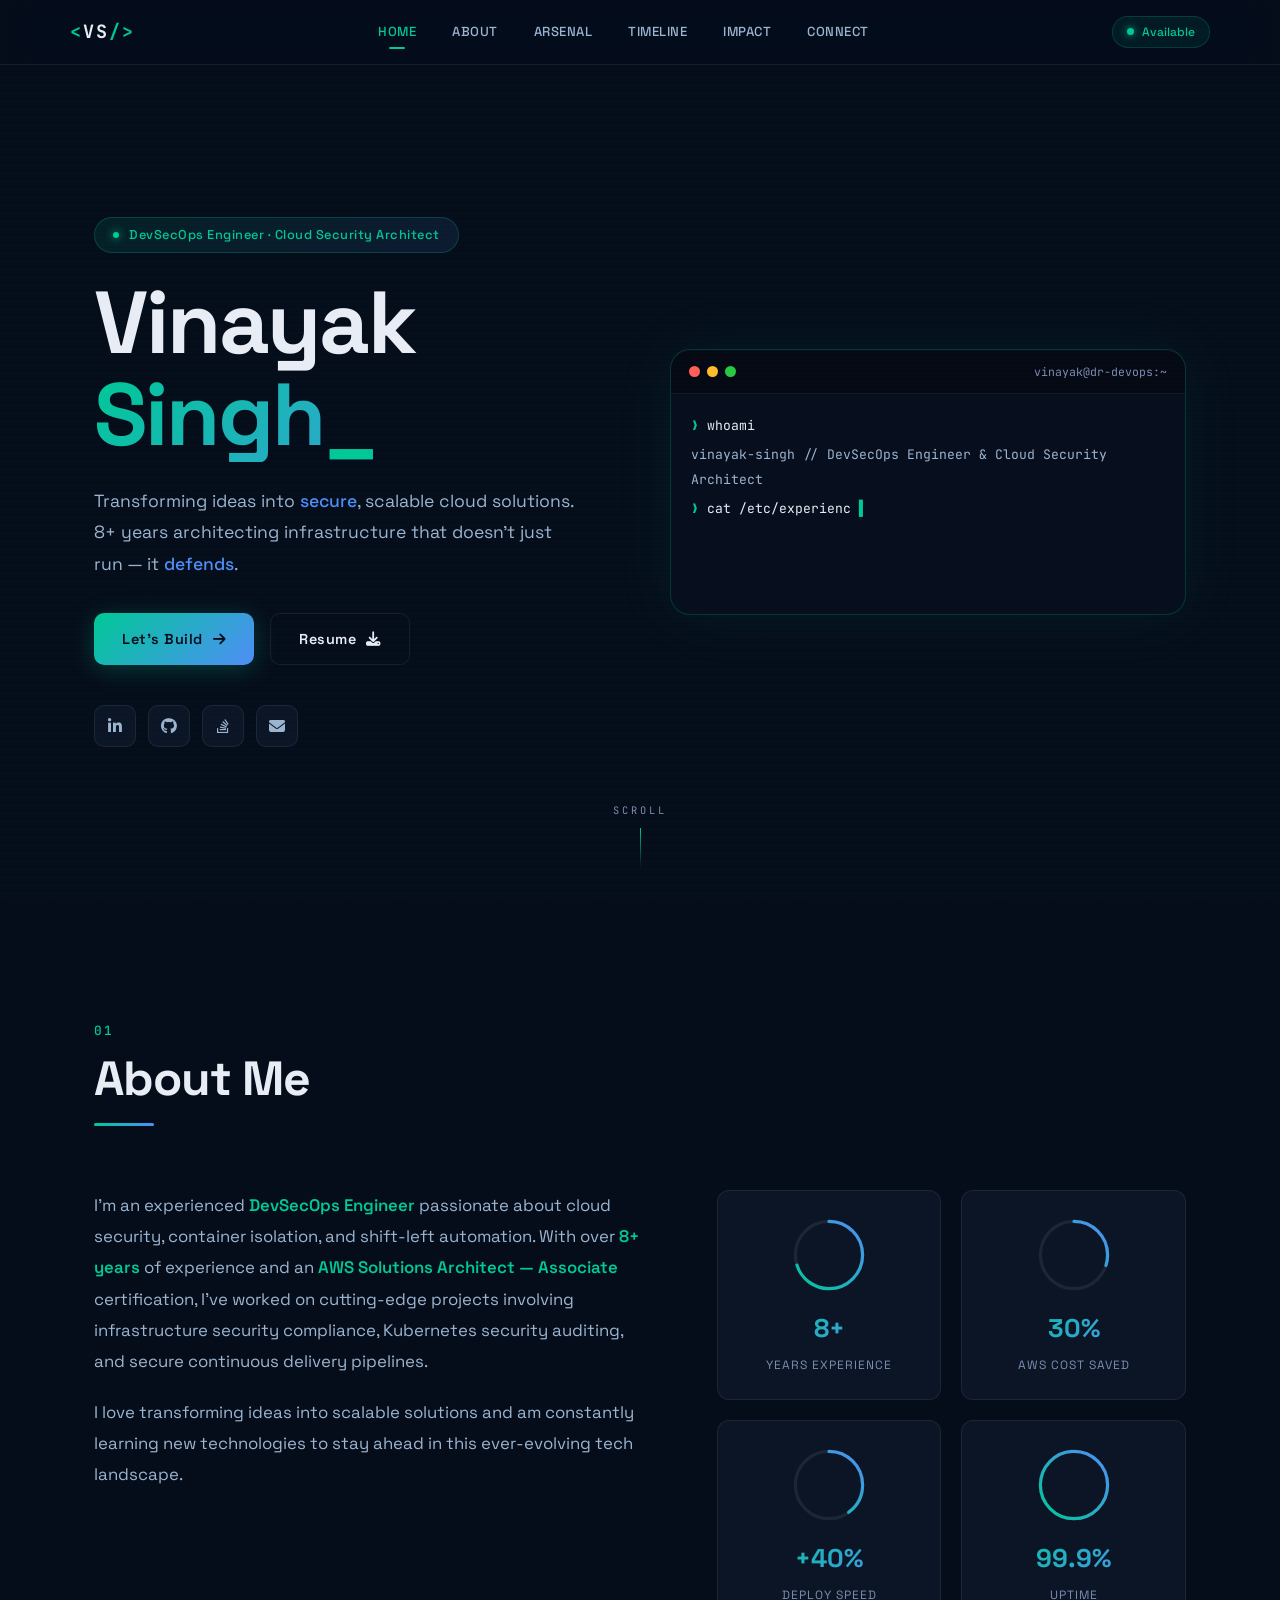
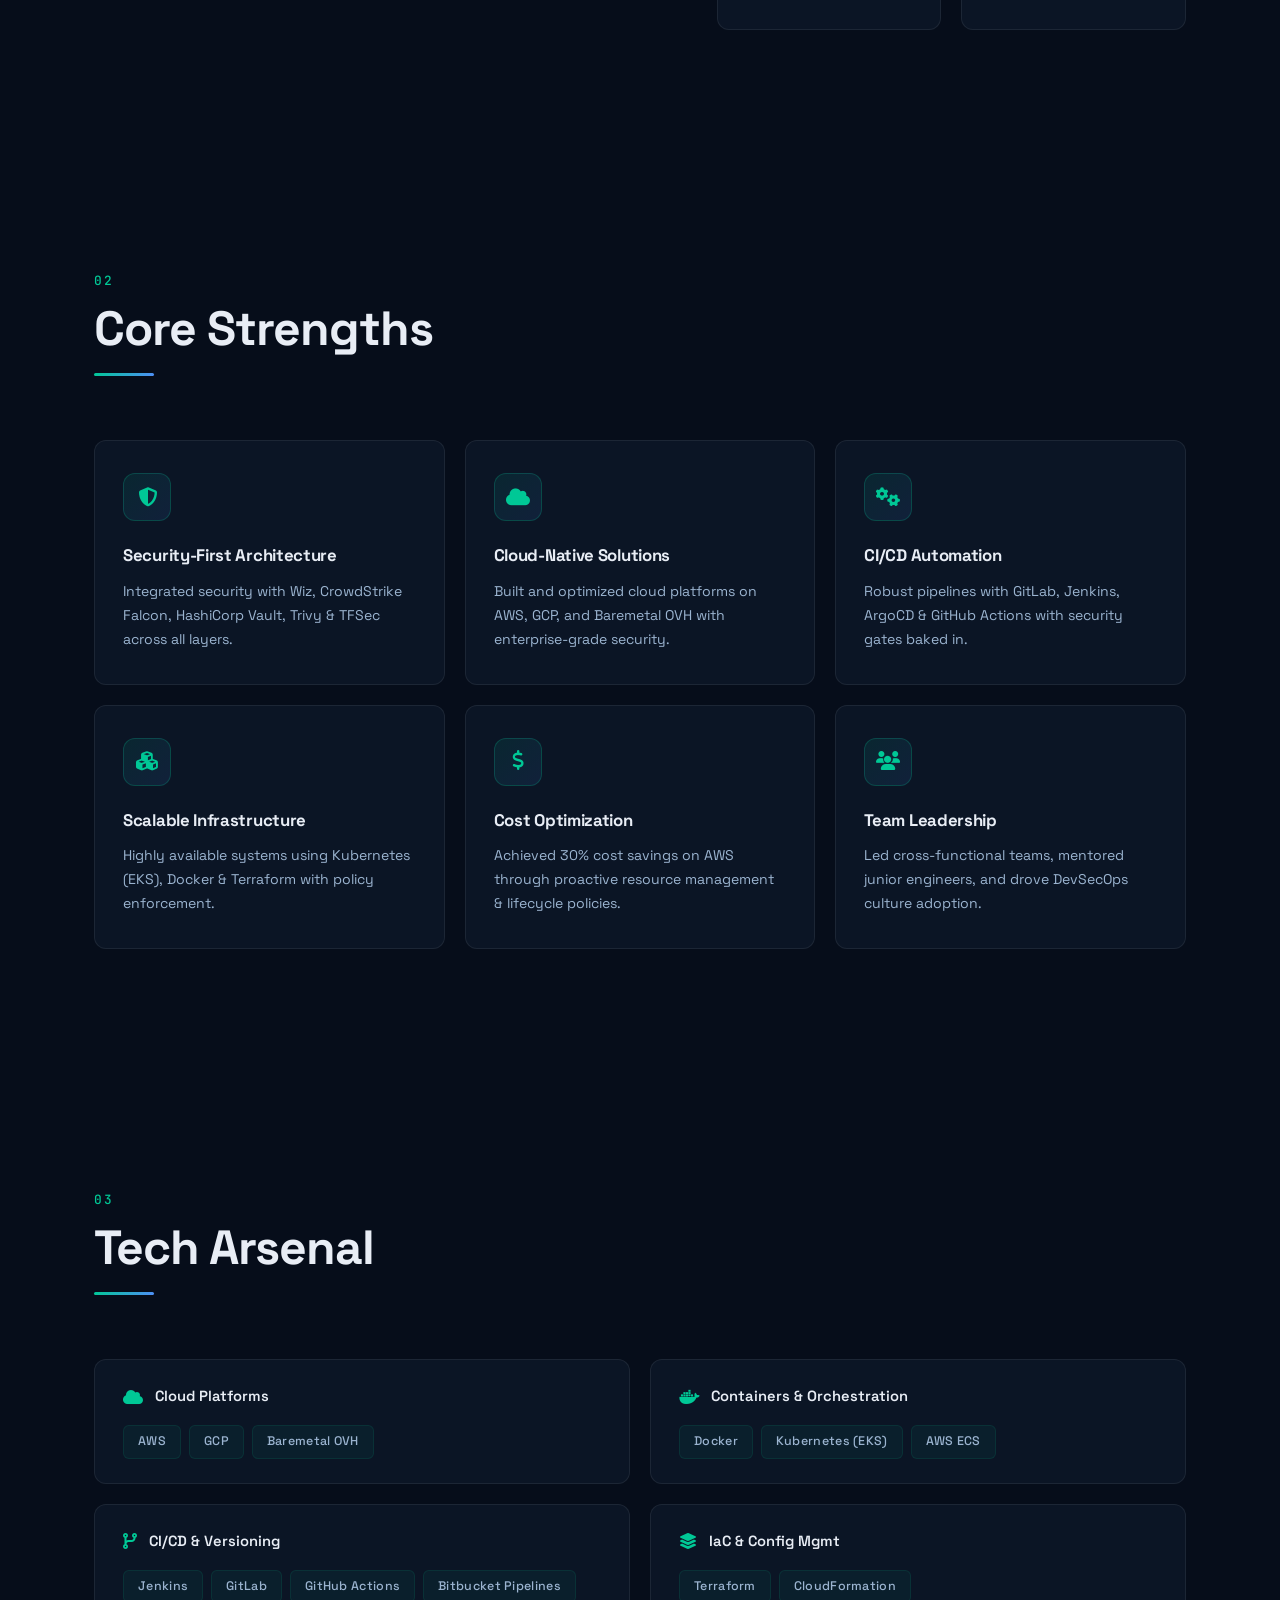
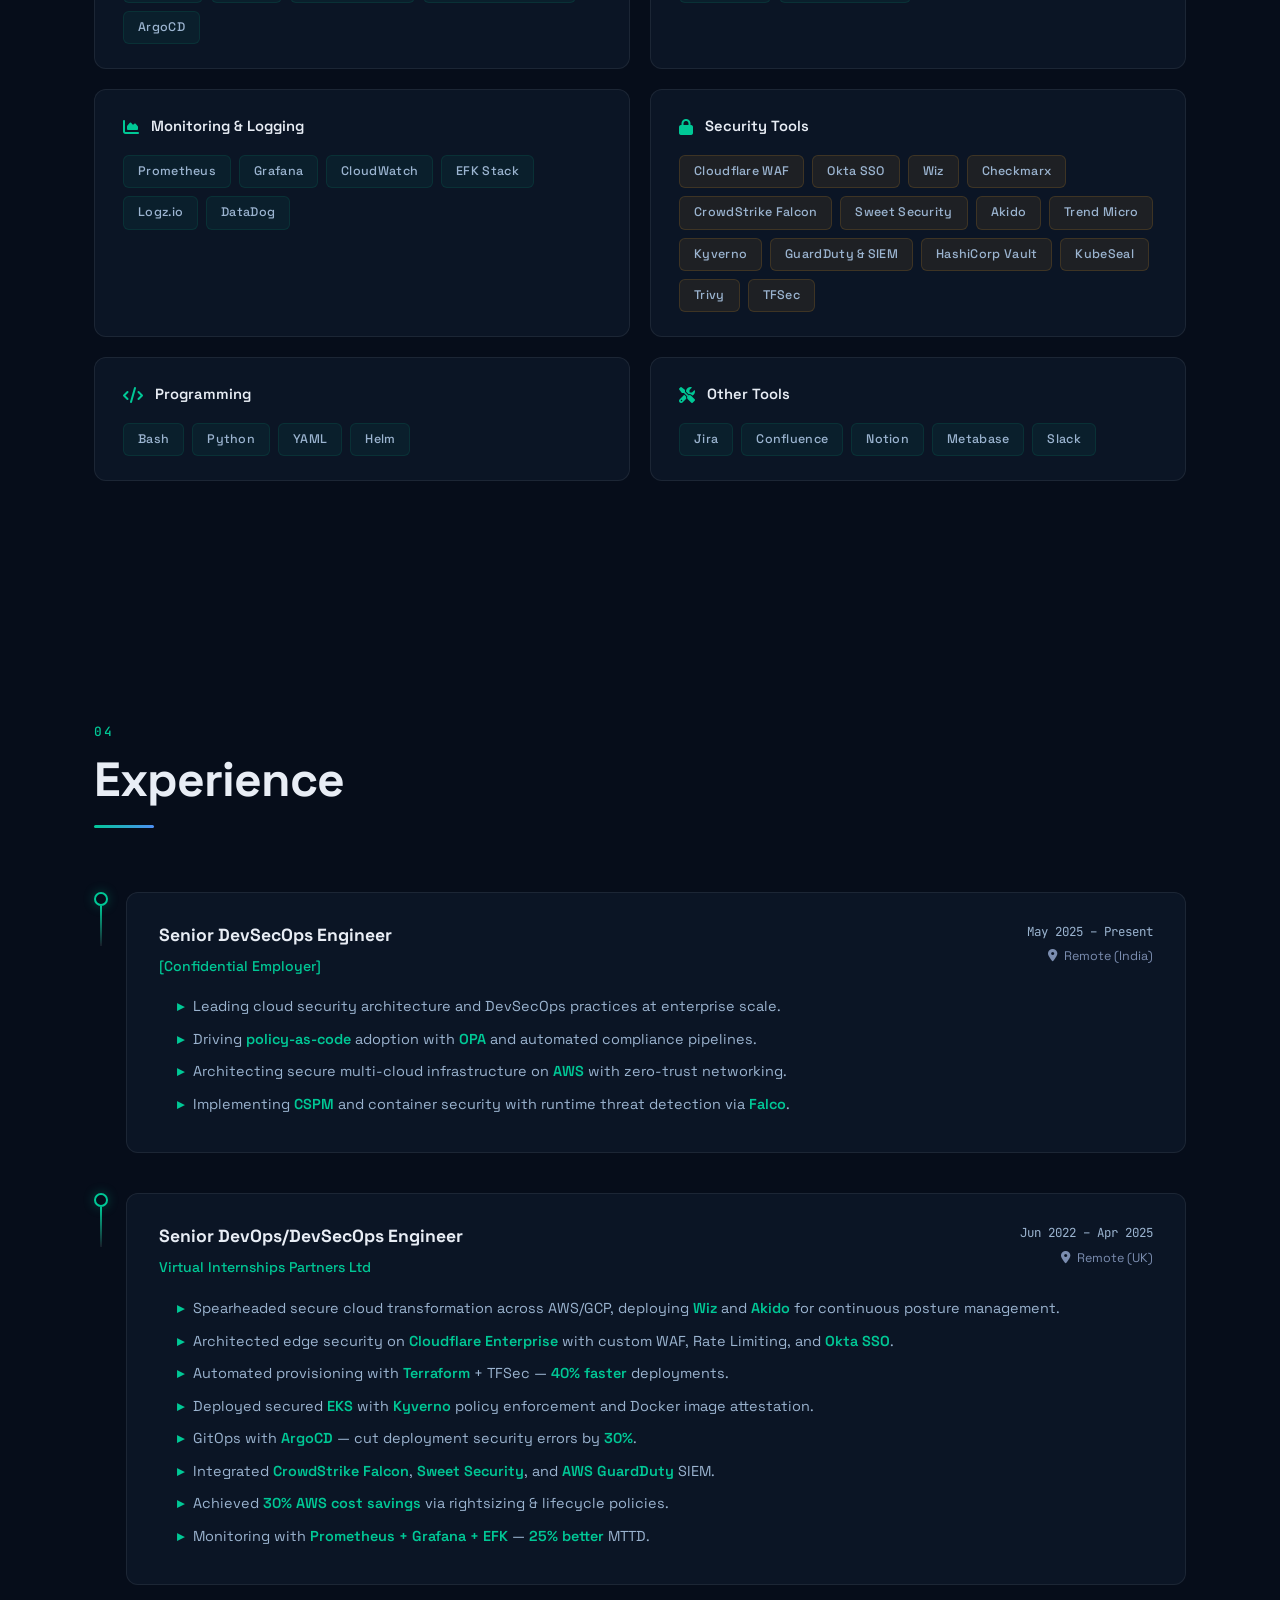
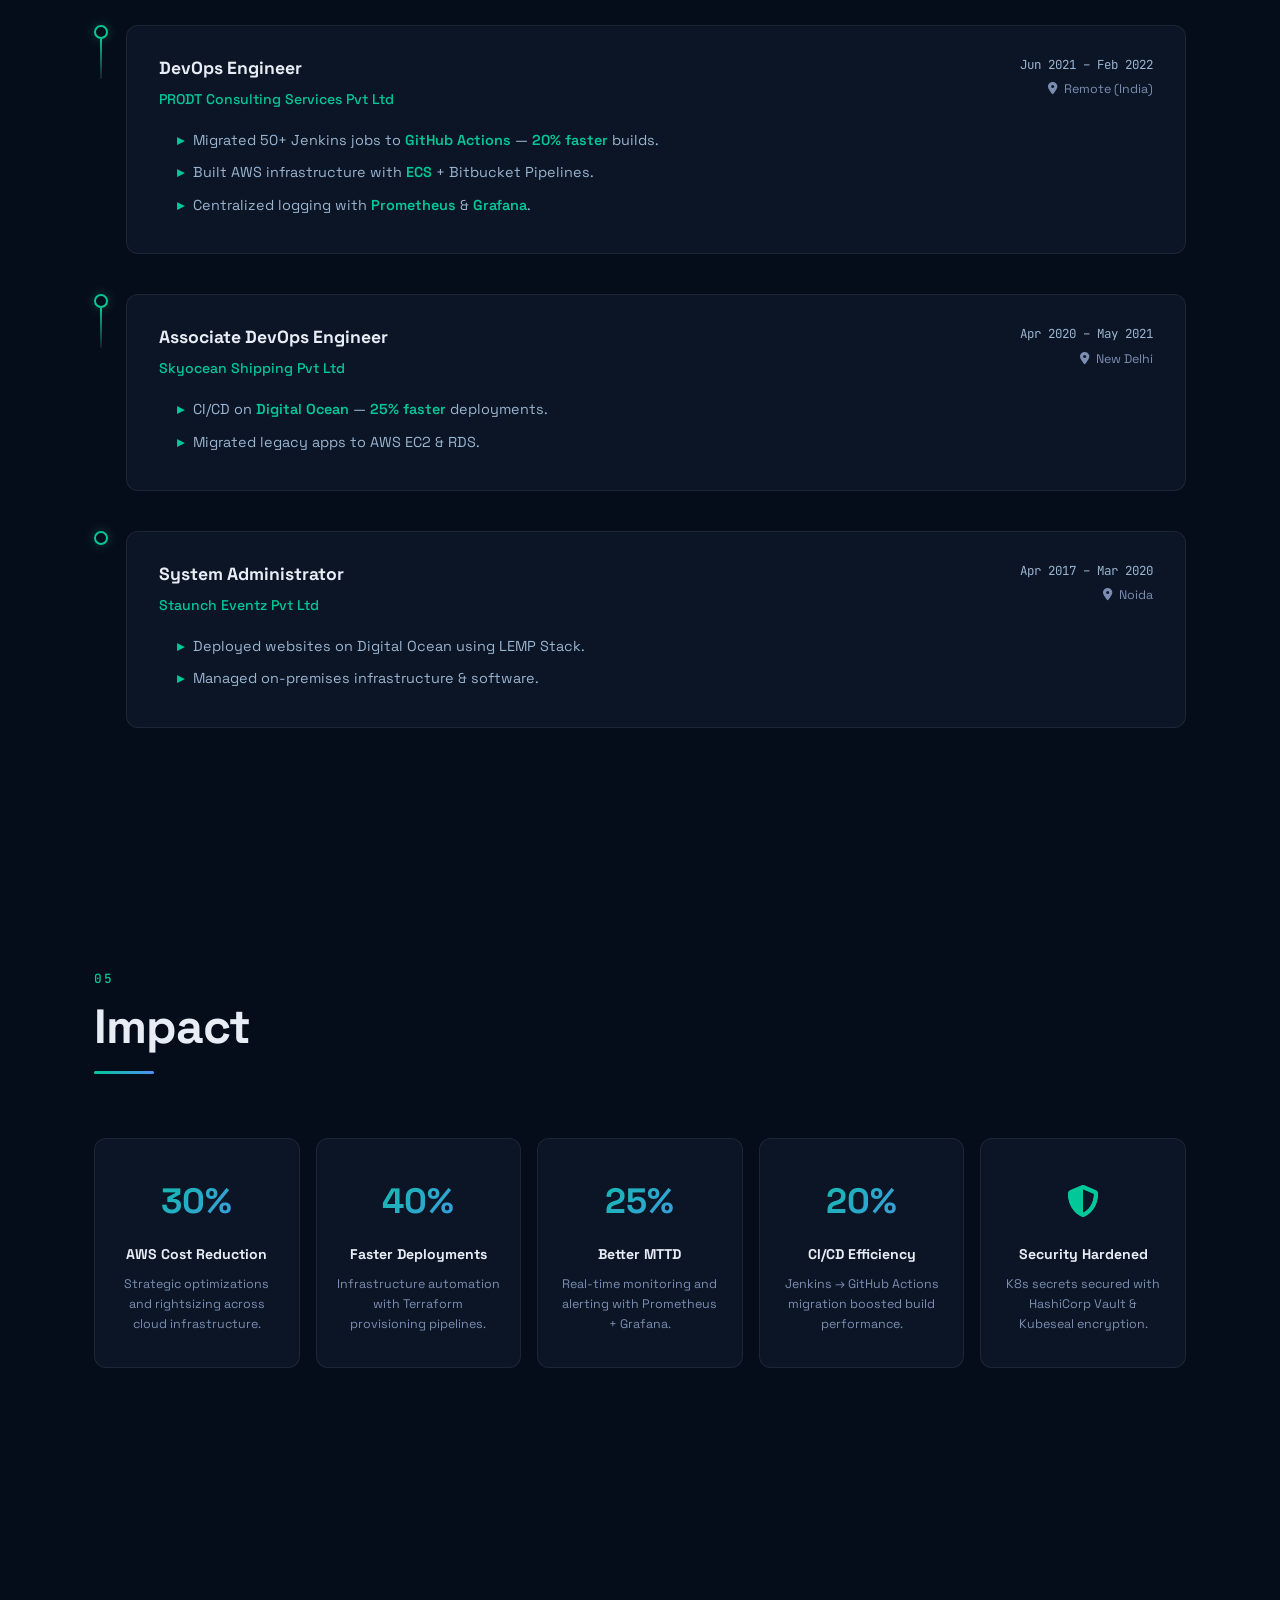
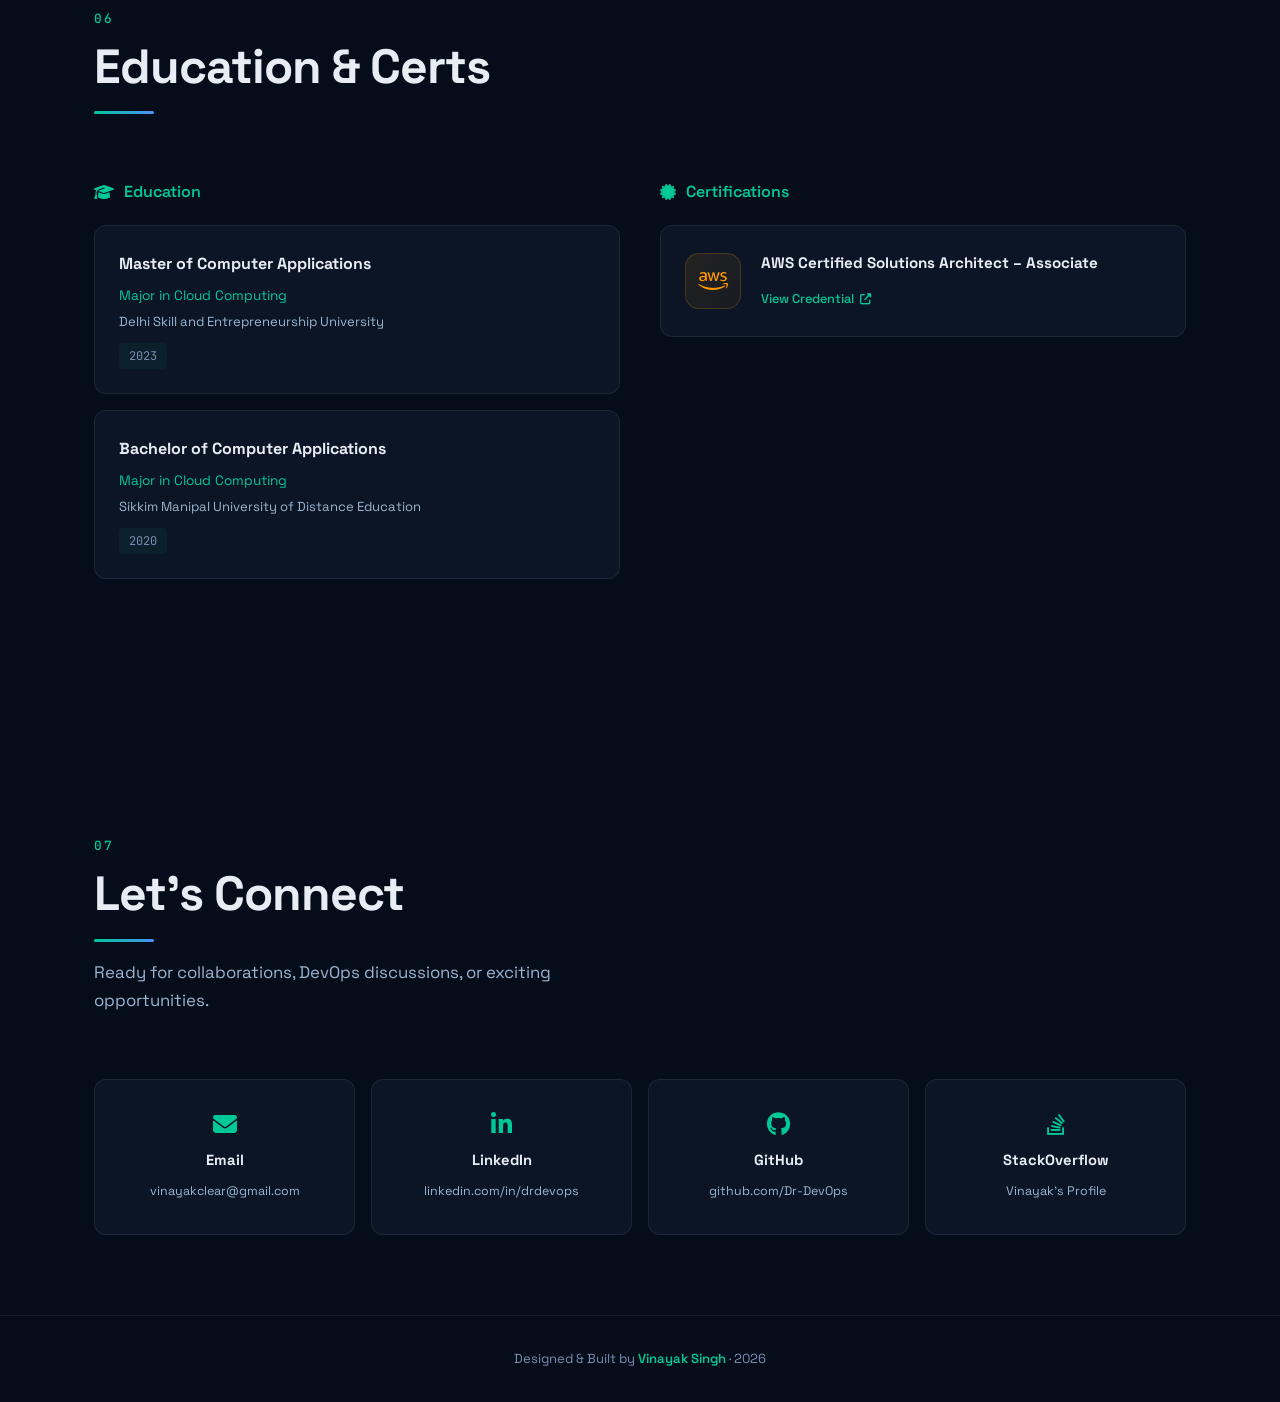
==== commit 34cc9870: "fix(experience): update current role location to Remote (India) Co-Authored-By: Claude Sonnet 4.6 <n" ====
--- a/index.html
+++ b/index.html
@@ -333,7 +333,7 @@
                     <div class="timeline__card">
                         <div class="timeline__card-header">
                             <div><h3>Senior DevSecOps Engineer</h3><span class="timeline__company">[Confidential Employer]</span></div>
-                            <div class="timeline__meta"><time class="timeline__date" datetime="2025-05">May 2025 – Present</time><span class="timeline__location"><i class="fas fa-map-marker-alt" aria-hidden="true"></i> Noida, India</span></div>
+                            <div class="timeline__meta"><time class="timeline__date" datetime="2025-05">May 2025 – Present</time><span class="timeline__location"><i class="fas fa-map-marker-alt" aria-hidden="true"></i> Remote (India)</span></div>
                         </div>
                         <ul class="timeline__list">
                             <li>Leading cloud security architecture and DevSecOps practices at enterprise scale.</li>
